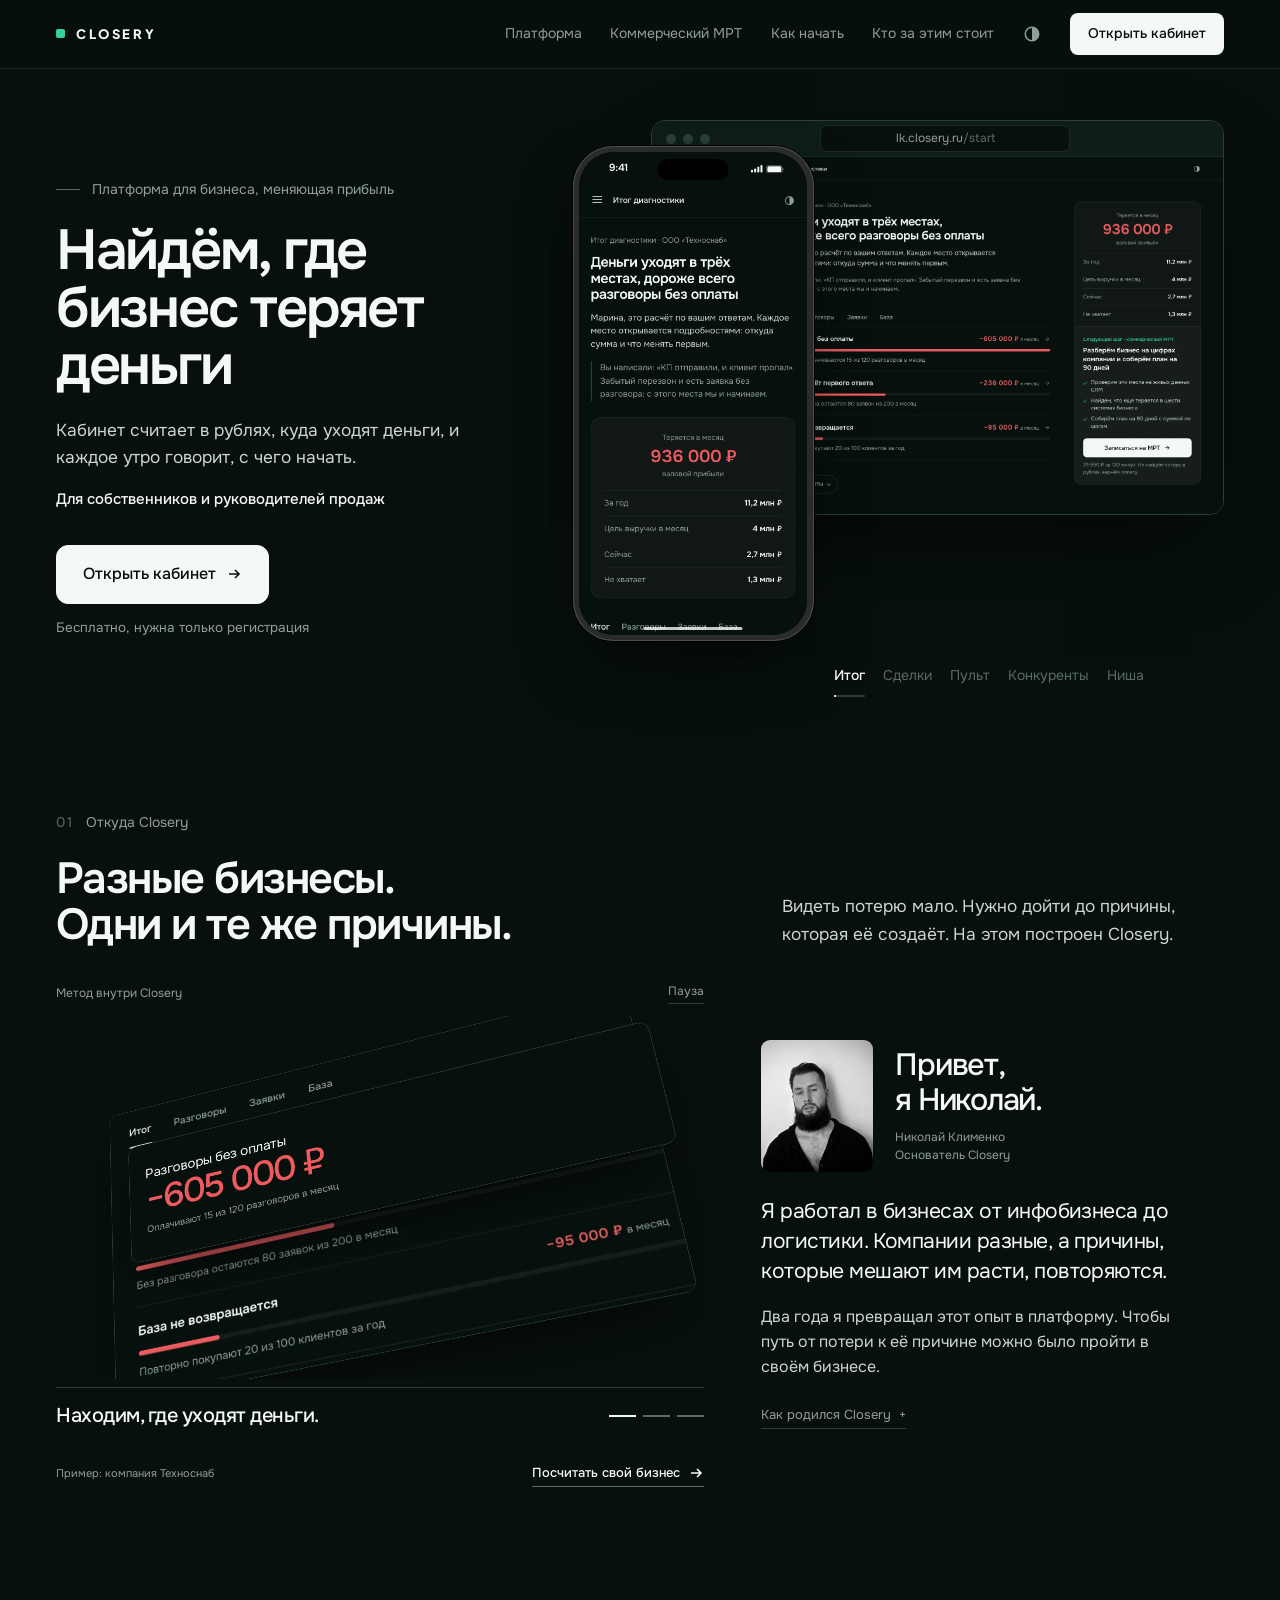
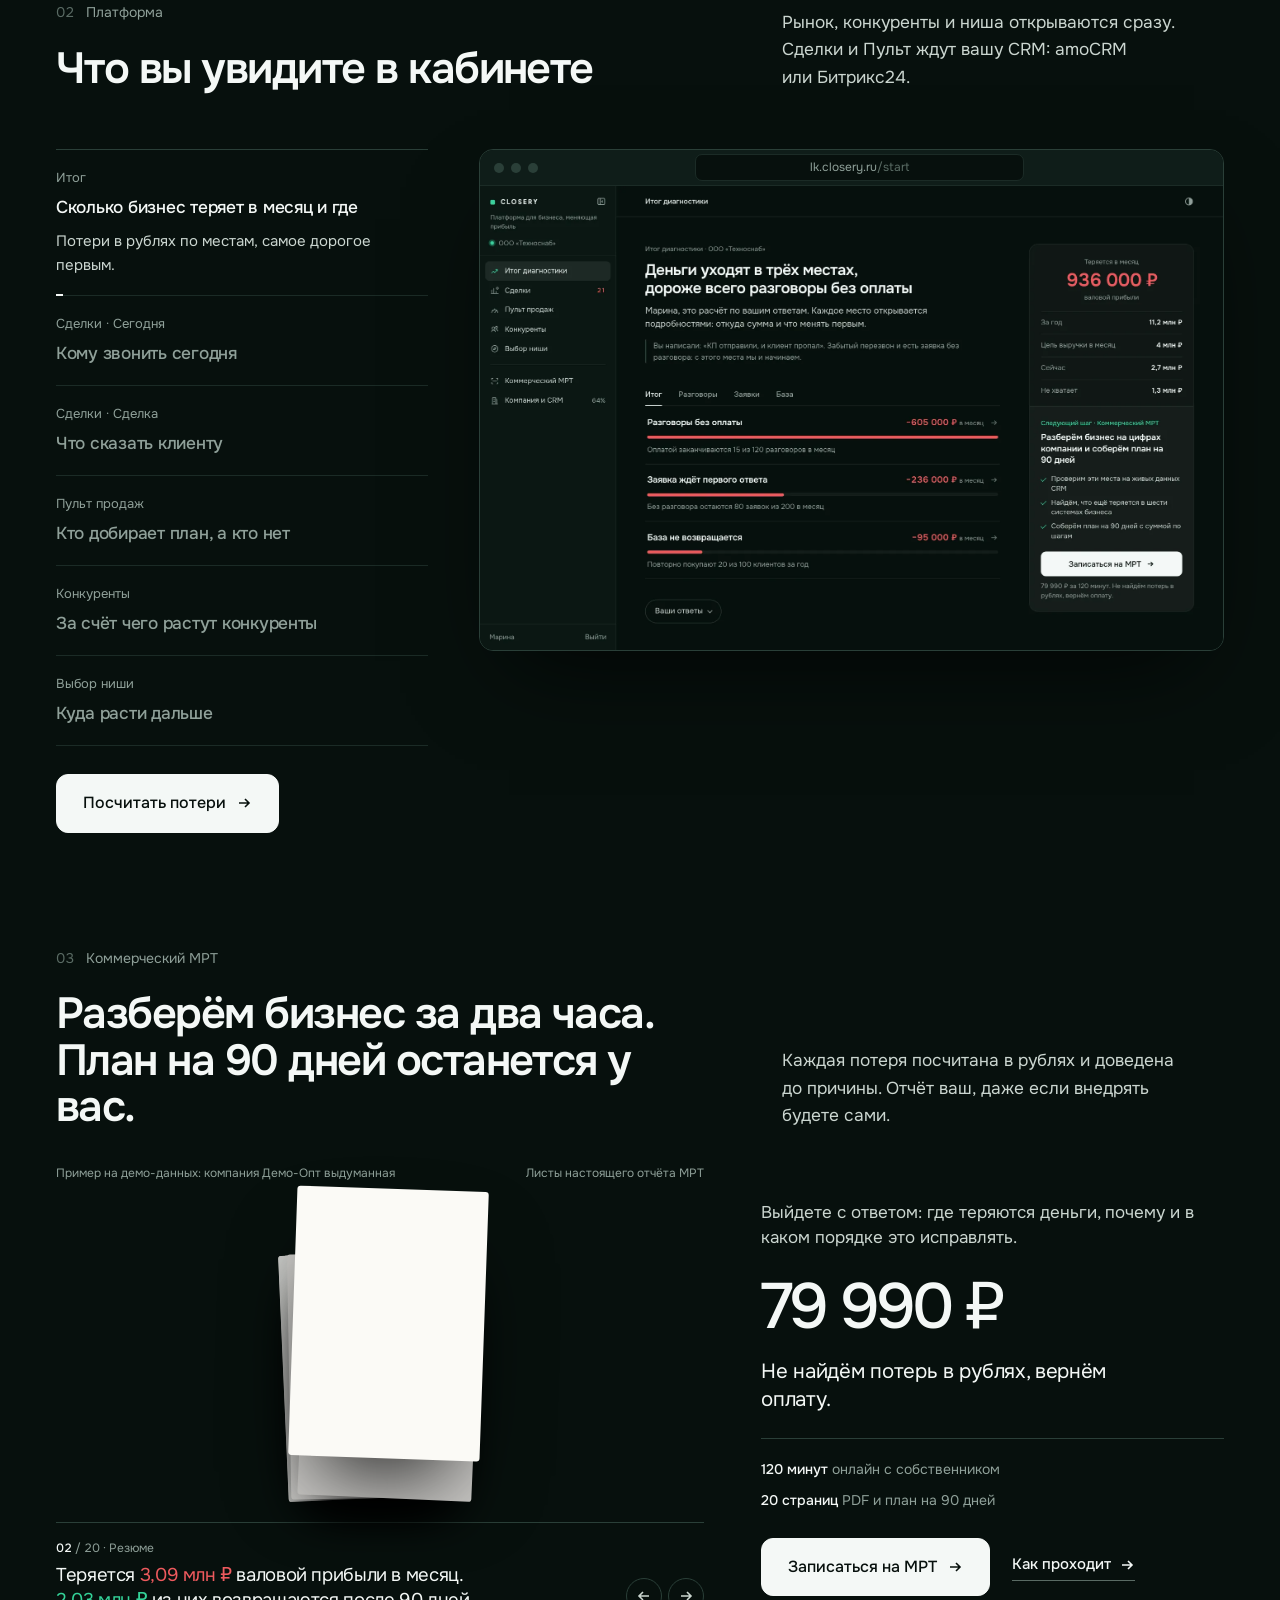
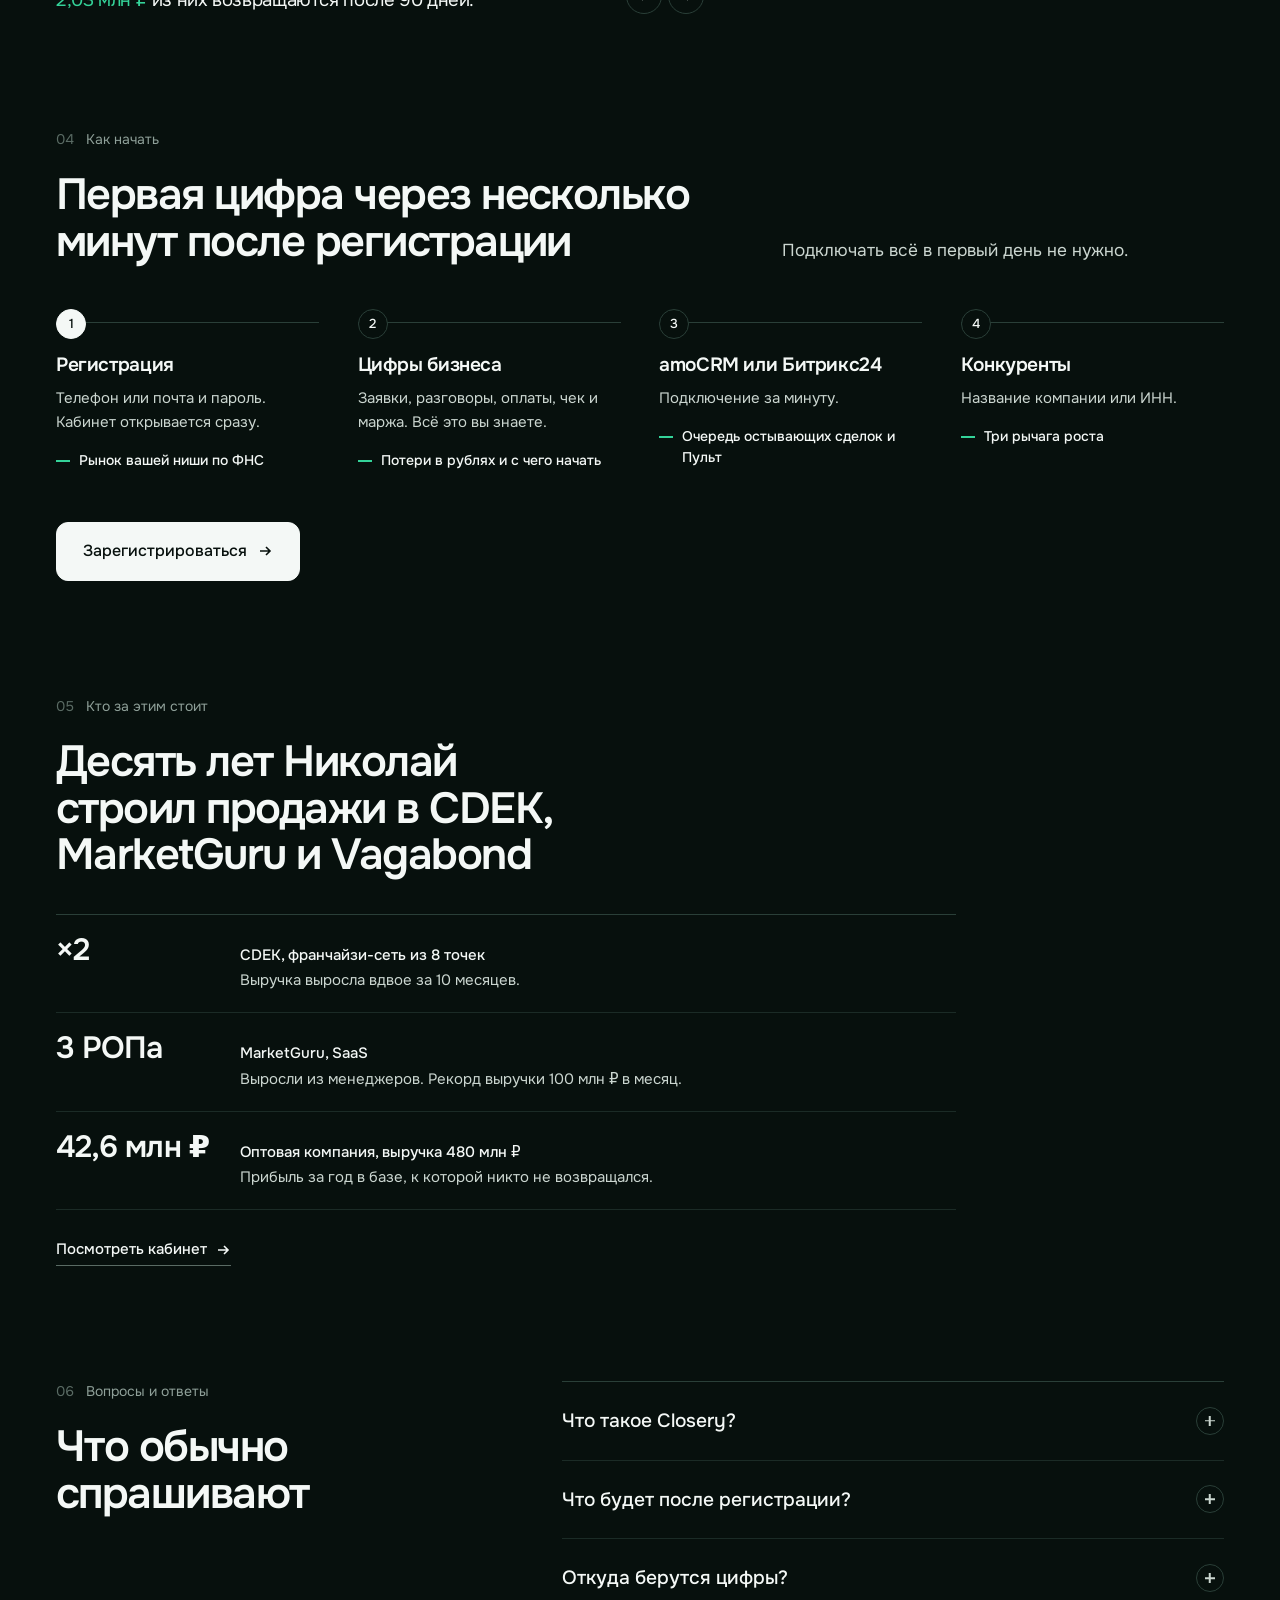
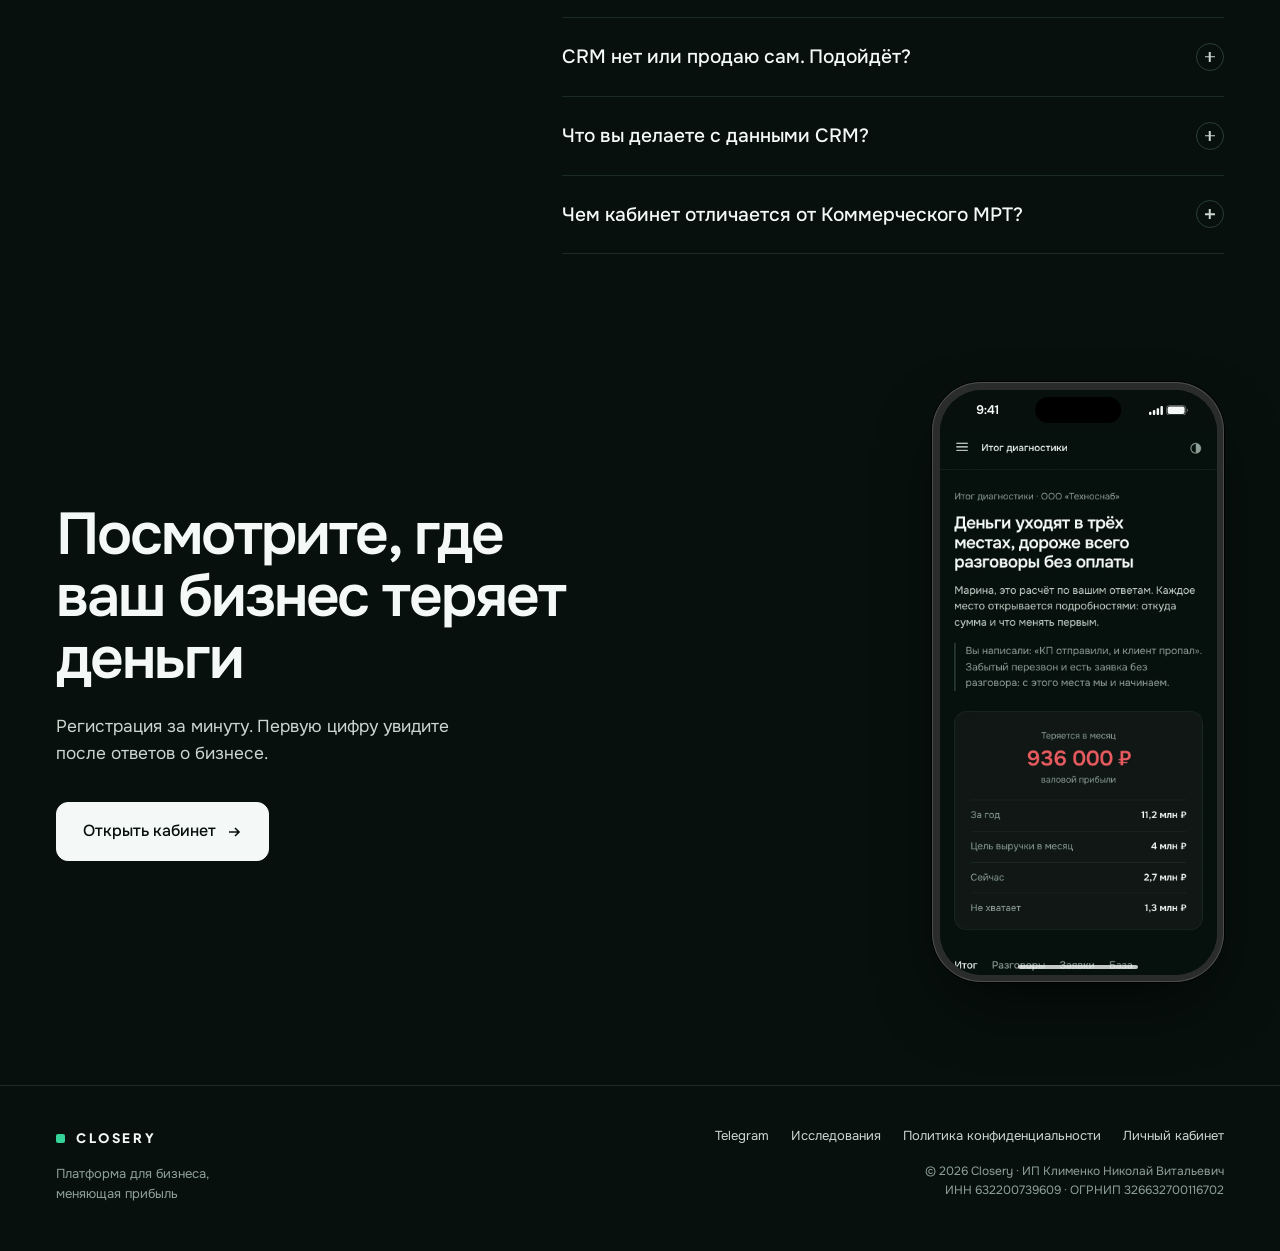
==== index.html @ 43ab2032 "03 Коммерческий МРТ: настоящий отчёт веером вместо карточки с цифрой Листы PDF сняты движком отчёта " ====
<!DOCTYPE html>
<html lang="ru">
<head>
<meta charset="utf-8">
<meta name="viewport" content="width=device-width, initial-scale=1">
<script src="/theme.js"></script>
<title>Платформа для бизнеса, меняющая прибыль | Closery</title>
<meta name="description" content="Closery находит, где бизнес теряет деньги: заявки без разговора, сделки без следующего шага, клиенты, которые не вернулись. Рынок и конкуренты по ФНС сразу, сделки и пульт продаж по вашей CRM, внедрение за 90 дней. Кабинет бесплатно, нужна только регистрация.">
<link rel="canonical" href="https://closery.ru/">
<meta name="robots" content="index, follow, max-image-preview:large">
<meta name="keywords" content="где бизнес теряет деньги, потери прибыли, диагностика бизнеса, рост прибыли без рекламы, конверсия в оплату, повторные продажи, кабинет собственника">

<!-- Open Graph -->
<meta property="og:type" content="website">
<meta property="og:locale" content="ru_RU">
<meta property="og:site_name" content="Closery">
<meta property="og:title" content="Платформа для бизнеса, меняющая прибыль | Closery">
<meta property="og:description" content="Closery находит, где бизнес теряет деньги: заявки без разговора, сделки без следующего шага, клиенты, которые не вернулись. Рынок и конкуренты по ФНС сразу, сделки и пульт продаж по вашей CRM, внедрение за 90 дней. Кабинет бесплатно, нужна только регистрация.">
<meta property="og:url" content="https://closery.ru/">
<meta property="og:image" content="https://closery.ru/og.png">
<meta property="og:image:width" content="1200">
<meta property="og:image:height" content="630">
<meta name="twitter:image" content="https://closery.ru/og.png">
<meta name="twitter:card" content="summary_large_image">
<meta name="twitter:title" content="Платформа для бизнеса, меняющая прибыль | Closery">
<meta name="twitter:description" content="Closery находит, где бизнес теряет деньги: заявки без разговора, сделки без следующего шага, клиенты, которые не вернулись. Рынок и конкуренты по ФНС сразу, сделки и пульт продаж по вашей CRM, внедрение за 90 дней. Кабинет бесплатно, нужна только регистрация.">

<script type="application/ld+json">
{
 "@context": "https://schema.org",
 "@type": "Organization",
 "name": "Closery",
 "url": "https://closery.ru/",
 "logo": "https://closery.ru/apple-touch-icon.png",
 "email": "klimenko@closery.ru",
 "description": "Платформа для бизнеса, меняющая прибыль: находит, где бизнес теряет деньги, считает потери в прибыли и показывает, как их вернуть."
}
</script>
<script type="application/ld+json">
{
 "@context": "https://schema.org",
 "@type": "FAQPage",
 "mainEntity": [
  {
   "@type": "Question",
   "name": "Что такое Closery?",
   "acceptedAnswer": {
    "@type": "Answer",
    "text": "Платформа для бизнеса, меняющая прибыль. Находим, где бизнес теряет деньги, считаем потери в рублях и показываем, что менять первым. Кабинет бесплатный, платные только Коммерческий МРТ и работа после него."
   }
  },
  {
   "@type": "Question",
   "name": "Что будет после регистрации?",
   "acceptedAnswer": {
    "@type": "Answer",
    "text": "Кабинет откроется сразу. Рынок, конкуренты и ниша работают по данным ФНС, а Сделки и Пульт до подключения CRM показаны на компании Техноснаб. Подключите amoCRM или Битрикс24, и появятся ваши сделки."
   }
  },
  {
   "@type": "Question",
   "name": "Откуда берутся цифры?",
   "acceptedAnswer": {
    "@type": "Answer",
    "text": "Рынок и конкуренты из открытой отчётности ФНС. Потери считаем по вашим ответам и данным CRM, под каждой суммой стоит формула."
   }
  },
  {
   "@type": "Question",
   "name": "CRM нет или продаю сам. Подойдёт?",
   "acceptedAnswer": {
    "@type": "Answer",
    "text": "Да. Рынок, конкуренты и ниша открываются по названию компании, а Пульт считает по четырём цифрам в неделю, которые вы вносите сами."
   }
  },
  {
   "@type": "Question",
   "name": "Что вы делаете с данными CRM?",
   "acceptedAnswer": {
    "@type": "Answer",
    "text": "Читаем этапы, задачи и звонки открытых сделок, чтобы найти те, что остывают. В CRM пишем только по вашей кнопке. Отключить CRM можно в разделе «Компания и CRM», доступ сотрём."
   }
  },
  {
   "@type": "Question",
   "name": "Чем кабинет отличается от Коммерческого МРТ?",
   "acceptedAnswer": {
    "@type": "Answer",
    "text": "Кабинет каждый день следит за рынком, сделками и менеджерами. МРТ разбирает всю компанию за 120 минут: потери в рублях по шести системам бизнеса и план на 90 дней. NDA подписываем до доступа к данным, записаться можно в кабинете."
   }
  }
 ]
}
</script>

<link rel="icon" href="/favicon.ico" sizes="any">
<link rel="icon" type="image/png" sizes="32x32" href="/favicon-32.png">
<link rel="apple-touch-icon" href="/apple-touch-icon.png">
<style>
@font-face{font-family:'Unbounded';font-weight:600;font-display:swap;src:url(/fonts/unbounded-cyrillic-600-normal.woff2) format('woff2');unicode-range:U+0301,U+0400-045F,U+0490-0491,U+04B0-04B1,U+2116}
@font-face{font-family:'Unbounded';font-weight:600;font-display:swap;src:url(/fonts/unbounded-latin-600-normal.woff2) format('woff2');unicode-range:U+0000-00FF,U+2000-206F,U+20AC,U+2122,U+2212}
@font-face{font-family:'Onest';font-weight:400;font-display:swap;src:url(/fonts/onest-cyrillic-400-normal.woff2) format('woff2');unicode-range:U+0301,U+0400-045F,U+0490-0491,U+04B0-04B1,U+2116}
@font-face{font-family:'Onest';font-weight:400;font-display:swap;src:url(/fonts/onest-latin-400-normal.woff2) format('woff2');unicode-range:U+0000-00FF,U+2000-206F,U+20AC,U+20BD,U+2122,U+2212}
@font-face{font-family:'Onest';font-weight:500;font-display:swap;src:url(/fonts/onest-cyrillic-500-normal.woff2) format('woff2');unicode-range:U+0301,U+0400-045F,U+0490-0491,U+04B0-04B1,U+2116}
@font-face{font-family:'Onest';font-weight:500;font-display:swap;src:url(/fonts/onest-latin-500-normal.woff2) format('woff2');unicode-range:U+0000-00FF,U+2000-206F,U+20AC,U+20BD,U+2122,U+2212}
@font-face{font-family:'Onest';font-weight:600;font-display:swap;src:url(/fonts/onest-cyrillic-600-normal.woff2) format('woff2');unicode-range:U+0301,U+0400-045F,U+0490-0491,U+04B0-04B1,U+2116}
@font-face{font-family:'Onest';font-weight:600;font-display:swap;src:url(/fonts/onest-latin-600-normal.woff2) format('woff2');unicode-range:U+0000-00FF,U+2000-206F,U+20AC,U+20BD,U+2122,U+2212}
@font-face{font-family:'Source Serif 4';font-weight:600;font-display:swap;src:url(/fonts/source-serif-4-cyrillic-600-normal.woff2) format('woff2');unicode-range:U+0301,U+0400-045F,U+0490-0491,U+04B0-04B1,U+2116}
@font-face{font-family:'Source Serif 4';font-weight:600;font-display:swap;src:url(/fonts/source-serif-4-latin-600-normal.woff2) format('woff2');unicode-range:U+0000-00FF,U+2000-206F,U+20AC,U+20BD,U+2122,U+2212}
@font-face{font-family:'Plus Jakarta Sans';font-weight:800;font-display:swap;src:url(/fonts/plus-jakarta-sans-latin-800-normal.woff2) format('woff2')}

:root{
  --bg:#07100D;--bg-2:#0B1714;--paper:#0F1D19;--paper-2:#14251F;
  --rule:#1B2B26;--rule-2:#2A3F38;
  --ink:#F4F8F6;--ink-2:#CBD6D0;--ink-3:#8FA099;--ink-4:#5A6B64;
  --loss:#EE5A5E;--ok:#34D399;--ok-soft:#7FE9C0;--amber:#E0B25A;
  --disp:'Unbounded','Plus Jakarta Sans','Onest',system-ui,sans-serif;
  --ui:'Onest',system-ui,-apple-system,sans-serif;
  --num:'Source Serif 4',Georgia,serif;
  --brand:'Plus Jakarta Sans',var(--ui);
  --gut:clamp(20px,5vw,56px);--ease:cubic-bezier(.16,1,.3,1);
}
*{box-sizing:border-box;margin:0;padding:0}
html{scroll-behavior:smooth;-webkit-text-size-adjust:100%}
body{background:var(--bg);color:var(--ink);font-family:var(--ui);line-height:1.55;-webkit-font-smoothing:antialiased;overflow-x:hidden}
main,header.bar,footer{position:relative;z-index:1}
main{overflow-x:clip}
a{color:inherit}
:focus-visible{outline:2px solid var(--ok);outline-offset:3px}
.w{max-width:1440px;margin:0 auto;padding-left:var(--gut);padding-right:var(--gut)}
.num{font-family:var(--num);font-weight:600;font-feature-settings:"tnum" 1,"lnum" 1}
.loss{color:var(--loss)}

/* шапка */
header.bar{position:sticky;top:0;z-index:50;background:color-mix(in srgb,var(--bg) 78%,transparent);-webkit-backdrop-filter:blur(18px) saturate(140%);backdrop-filter:blur(18px) saturate(140%);border-bottom:1px solid var(--rule)}
.bar-in{display:flex;justify-content:space-between;align-items:center;height:68px;gap:20px}
.logo{display:inline-flex;align-items:center;gap:11px;text-decoration:none;font-family:var(--brand);font-weight:800;font-size:13px;text-transform:uppercase;letter-spacing:.2em;color:var(--ink)}
.logo i{width:9px;height:9px;border-radius:2px;background:var(--ok)}
.bar-nav{display:flex;align-items:center;gap:clamp(14px,2.2vw,30px)}
.bar-lnk{font-size:14px;text-decoration:none;color:var(--ink-3);transition:color .2s;white-space:nowrap}
.bar-lnk:hover{color:var(--ink)}
.bar-cta{font-weight:500;font-size:14px;text-decoration:none;color:var(--bg);border-radius:8px;padding:10px 18px;background:var(--ink);white-space:nowrap;transition:background .2s}
.bar-cta:hover{background:var(--ok-soft)}
.bar-burger{display:none;flex-direction:column;justify-content:center;gap:5px;width:30px;height:30px;cursor:pointer;background:none;border:none;padding:4px}
.bar-burger span{display:block;height:2px;background:var(--ink);border-radius:2px;transition:transform .25s,opacity .2s}
.bar-burger.open span:nth-child(1){transform:translateY(7px) rotate(45deg)}
.bar-burger.open span:nth-child(2){opacity:0}
.bar-burger.open span:nth-child(3){transform:translateY(-7px) rotate(-45deg)}
.bar-mobile{display:none;flex-direction:column;position:fixed;top:68px;left:0;right:0;z-index:100;background:color-mix(in srgb,var(--bg) 96%,transparent);-webkit-backdrop-filter:blur(20px);backdrop-filter:blur(20px);border-bottom:1px solid var(--rule)}
.bar-mobile.open{display:flex}
.bar-mobile a{padding:16px var(--gut);color:var(--ink-2);text-decoration:none;font-size:16px;border-bottom:1px solid var(--rule)}
.progress{position:absolute;left:0;bottom:-1px;height:1px;width:100%;transform-origin:0 50%;transform:scaleX(var(--p,0));background:var(--ink-3)}
@media(max-width:1100px){.bar-lnk.opt{display:none}}
@media(max-width:860px){.bar-lnk{display:none}}
@media(max-width:700px){.bar-burger{display:flex}.bar-cta{display:none}}

/* типографика */
.kick{font-size:14px;color:var(--ink-3);display:flex;align-items:center;gap:12px;margin-bottom:26px}
.kick::before{content:"";width:28px;height:1px;background:var(--ink-4)}
h1{font-family:var(--disp);font-weight:600;letter-spacing:-.055em;line-height:.96;font-size:clamp(38px,6.3vw,100px)}
h1 em,h2 em{font-style:normal;color:var(--loss)}
h2{font-family:var(--disp);font-weight:600;letter-spacing:-.045em;line-height:1.06;font-size:clamp(28px,3.3vw,52px)}
h3{font-family:var(--disp);font-weight:600;letter-spacing:-.03em;line-height:1.15;font-size:clamp(20px,1.8vw,26px)}
.lede{font-size:clamp(17px,1.4vw,20px);line-height:1.6;color:var(--ink-2);max-width:54ch}
.lede strong{color:var(--ink);font-weight:500}
.serif{font-family:var(--num);font-weight:600;letter-spacing:-.015em}
.btn{display:inline-flex;align-items:center;gap:10px;background:var(--ink);color:var(--bg);font-weight:500;font-size:16px;padding:16px 26px;text-decoration:none;border-radius:10px;border:1px solid var(--ink);transition:background .2s,border-color .2s;cursor:pointer;font-family:inherit}
.btn:hover{background:var(--ok-soft);border-color:var(--ok-soft)}
.btn svg{transition:transform .3s var(--ease)}
.btn:hover svg{transform:translateX(3px)}
.btn[disabled]{opacity:.35;cursor:not-allowed;background:var(--ink);border-color:var(--ink)}
.btn-ghost{background:transparent;color:var(--ink);border-color:var(--rule-2)}
.btn-ghost:hover{background:transparent;border-color:var(--ink-3)}
.lnk{font-size:15px;color:var(--ink);text-decoration:none;border-bottom:1px solid var(--ink-4);padding-bottom:3px;transition:border-color .2s}
.lnk:hover{border-color:var(--ink)}
.note{font-size:13.5px;color:var(--ink-3)}
.note a{color:var(--ink-2)}
.sec{padding-top:clamp(96px,10vw,160px)}
.head{display:grid;grid-template-columns:minmax(0,1.2fr) minmax(0,.8fr);gap:clamp(28px,5vw,96px);align-items:end;margin-bottom:clamp(40px,5vw,72px)}
@media(max-width:980px){.head{grid-template-columns:minmax(0,1fr)}}

/* вопросы */
.faq{border-top:1px solid var(--rule-2)}
.faq-item{border-bottom:1px solid var(--rule)}
.faq-q{display:flex;justify-content:space-between;align-items:center;gap:20px;width:100%;background:none;border:none;color:var(--ink);font:inherit;font-size:clamp(17px,1.5vw,20px);font-weight:500;text-align:left;padding:24px 0;cursor:pointer}
.faq-q i{flex:none;width:28px;height:28px;border:1px solid var(--rule-2);border-radius:50%;position:relative;transition:transform .3s var(--ease),border-color .2s}
.faq-q i::before,.faq-q i::after{content:"";position:absolute;left:50%;top:50%;width:10px;height:1.5px;background:var(--ink-2);transform:translate(-50%,-50%)}
.faq-q i::after{transform:translate(-50%,-50%) rotate(90deg)}
.faq-item.open .faq-q i{transform:rotate(45deg);border-color:var(--ink-3)}
.faq-a{max-height:0;overflow:hidden;transition:max-height .45s var(--ease)}
.faq-a p{padding:0 0 26px;font-size:16px;line-height:1.65;color:var(--ink-2);max-width:72ch}
.faq-wrap{display:grid;grid-template-columns:minmax(0,.8fr) minmax(0,1.2fr);gap:clamp(32px,5vw,96px);align-items:start}
@media(max-width:900px){.faq-wrap{grid-template-columns:minmax(0,1fr)}}

footer{border-top:1px solid var(--rule);padding:40px 0 48px}
.ft{display:flex;justify-content:space-between;gap:32px;flex-wrap:wrap}
.ft-tag{margin-top:14px;font-size:13px;color:var(--ink-3);line-height:1.5}
.ft-links{display:flex;flex-wrap:wrap;gap:10px 22px;justify-content:flex-end}
.ft-links a{font-size:13px;color:var(--ink-2);text-decoration:none}
.ft-links a:hover{color:var(--ink)}
.ft-legal{margin-top:16px;font-size:12px;color:var(--ink-3);text-align:right;line-height:1.6}
@media(max-width:700px){.ft-links{justify-content:flex-start}.ft-legal{text-align:left}}

/* липкая панель на телефоне */
.sticky{position:fixed;left:0;right:0;bottom:0;z-index:90;display:none;align-items:center;justify-content:space-between;gap:12px;padding:12px var(--gut);background:color-mix(in srgb,var(--bg) 92%,transparent);-webkit-backdrop-filter:blur(16px);backdrop-filter:blur(16px);border-top:1px solid var(--rule-2);transform:translateY(110%);transition:transform .4s var(--ease)}
.sticky b{display:block;font-weight:500;font-size:14px}
.sticky span{display:block;font-size:12px;color:var(--ink-3)}
.sticky .btn{padding:12px 18px;font-size:14px;white-space:nowrap;flex:none}
.sticky b{white-space:nowrap}
@media(max-width:400px){.sticky span{display:none}}
@media(max-width:390px){.sticky>div{display:none}.sticky .btn{flex:1;justify-content:center;text-align:center}}   /* на узком экране плашке хватает одной кнопки */
.sticky.show{transform:none}
@media(max-width:700px){.sticky{display:flex}body{padding-bottom:72px}}
.rv{transition:opacity 1.1s var(--ease),transform 1.1s var(--ease)}
.js .rv{opacity:0;transform:translateY(28px)}
.js .rv.in{opacity:1;transform:none}
@media(prefers-reduced-motion:reduce){
  *,*::before,*::after{transition:none!important;animation:none!important}
  .js .rv{opacity:1;transform:none}.shots img{transition:none}
}

/* подписи разделов — сквозная нумерация, как в отчёте: номер и название серым, без черты и цвета */
main{counter-reset:sec}
.kick{counter-increment:sec;color:var(--ink-3)}
.kick::before{content:counter(sec,decimal-leading-zero);width:auto;height:auto;background:none;color:var(--ink-4);font-feature-settings:"tnum" 1;min-width:2ch}


/* ── главная v3 (22.10.2026): продаёт регистрацию в кабинете. Шрифт и точность кабинета: Onest, панели как интерфейс, живые кадры
   разделов в обеих темах. Порядок: обложка, где теряются деньги, платформа, Коммерческий МРТ, как начать, кто за этим стоит, вопросы, финал ── */
:root{--disp:'Onest',system-ui,-apple-system,sans-serif;--cg:clamp(24px,3vw,56px)}
html[data-theme="light"] .td,html:not([data-theme="light"]) .tl{display:none!important}
.sr{position:absolute;width:1px;height:1px;margin:-1px;padding:0;overflow:hidden;clip:rect(0 0 0 0);white-space:nowrap;border:0}
h1{font-weight:600;letter-spacing:-.04em;line-height:1.02;font-size:clamp(40px,4.4vw,66px)}
h2{font-weight:600;letter-spacing:-.035em;line-height:1.06;font-size:clamp(30px,3.4vw,52px)}
h3{font-weight:600;letter-spacing:-.02em;line-height:1.2;font-size:clamp(19px,1.5vw,22px)}
h1 em,h2 em{color:var(--loss)}
.lede{font-size:clamp(17px,1.35vw,19px)}
.kick{margin-bottom:22px}
.sec{padding-top:clamp(88px,9vw,144px)}
.head{margin-bottom:clamp(36px,4.5vw,64px)}
.head .lede{max-width:46ch}
.head h2,.fd h2{text-wrap:balance}
.head .lede{text-wrap:pretty}
.btn{border-radius:12px}
.go{display:flex;align-items:center;gap:14px 22px;flex-wrap:wrap}
.go .note{max-width:34ch}
.more{display:inline-flex;align-items:center;gap:8px;font-size:15px;font-weight:500;color:var(--ink);text-decoration:none;border-bottom:1px solid var(--ink-4);padding-bottom:3px}
.more:hover{border-color:var(--ink)}

/* iPhone: размеры от высоты --h, экран кабинета под строкой статуса. Экраны лежат стопкой, виден .on */
.ph{--h:560px;position:relative;flex:none;height:var(--h);width:calc(var(--h)*.486);border-radius:calc(var(--h)*.082);padding:calc(var(--h)*.0125);
  background:#1b1b1a;box-shadow:inset 0 0 0 1px #3a3a38,0 1px 0 1px #0a0a0a,0 30px 60px -22px rgba(0,0,0,.38),0 12px 24px -12px rgba(0,0,0,.24)}
html:not([data-theme="light"]) .ph{background:#2a2c2b;box-shadow:inset 0 0 0 1px #4a4d4b,0 0 0 1px #000,0 30px 70px -20px rgba(0,0,0,.7)}
.scr{position:relative;height:100%;border-radius:calc(var(--h)*.07);overflow:hidden;background:var(--bg);display:flex;flex-direction:column}
.sb{--pw:calc(var(--h)*.486);position:relative;z-index:2;flex:none;display:grid;grid-template-columns:1fr 31% 1fr;align-items:center;height:calc(var(--pw)*.128);padding-top:calc(var(--pw)*.012);
  background:var(--bg);color:var(--ink);font:600 calc(var(--pw)*.043)/1 -apple-system,BlinkMacSystemFont,"SF Pro Text",var(--ui);letter-spacing:-.02em;-webkit-font-smoothing:antialiased;text-rendering:geometricPrecision}
.sb>b{justify-self:center;font-weight:600}
.sb .isl{position:absolute;left:50%;top:calc(var(--pw)*.026);transform:translateX(-50%);width:31%;height:calc(var(--pw)*.088);border-radius:99px;background:#000}
.sb .ic{grid-column:3;justify-self:center;display:flex;align-items:center;gap:.3em}
.sb .ic svg{display:block;width:auto;fill:currentColor;shape-rendering:geometricPrecision}
.sb .sig{height:.72em}
.sb .bat{height:.84em}
.shots{position:relative;flex:1;overflow:hidden}
.shots img{position:absolute;left:0;top:0;width:100%;height:auto;display:block;opacity:0;transform:translateY(10px);transition:opacity .6s var(--ease),transform .8s var(--ease)}
.shots img.on{opacity:1;transform:none}
.ph .home{position:absolute;z-index:3;left:50%;bottom:calc(var(--h)*.01);transform:translateX(-50%);width:calc(var(--h)*.2);height:calc(var(--h)*.007);border-radius:9px;background:var(--ink);opacity:.8}

/* окно браузера с кабинетом: кадр 16:10 целиком */
.win{border-radius:14px;background:var(--bg);border:1px solid var(--rule-2);overflow:hidden;box-shadow:0 40px 80px -34px rgba(17,17,16,.3),0 10px 30px -16px rgba(17,17,16,.16)}
html:not([data-theme="light"]) .win{box-shadow:0 40px 90px -30px rgba(0,0,0,.75)}
.win-b{height:36px;display:flex;align-items:center;gap:7px;padding:0 14px;border-bottom:1px solid var(--rule);background:var(--paper)}
.win-b i{width:10px;height:10px;border-radius:50%;background:var(--rule-2)}
.win-b span{margin:0 auto;font-size:12px;color:var(--ink-3);background:var(--bg);border:1px solid var(--rule);border-radius:7px;padding:3px 0;width:46%;text-align:center;transform:translateX(-18px)}
.win-b span b{font-weight:400;color:var(--ink-4)}
.win .shots{aspect-ratio:16/10;flex:none}
.win .shots img{transform:none}

/* подписи разделов под устройством: какой экран сейчас, полоса показывает время до следующего */
.rail{display:flex;gap:6px 18px;flex-wrap:wrap;list-style:none}
.rail button{position:relative;background:none;border:0;padding:6px 0 10px;font:inherit;font-size:14px;color:var(--ink-4);cursor:pointer;transition:color .2s}
.rail button:hover{color:var(--ink-2)}
.rail button.on{color:var(--ink);font-weight:500}
.rail button::after{content:"";position:absolute;left:0;right:0;bottom:0;height:2px;border-radius:2px;background:var(--rule-2);transform:scaleX(0);transform-origin:0 50%}
.rail button.on::after{transform:scaleX(1);background:linear-gradient(90deg,var(--ink) var(--p,100%),var(--rule-2) var(--p,100%))}

/* ── обложка: слева обещание и кнопка, справа окно кабинета и телефон перед ним. На телефоне сначала устройство целиком, потом заголовок и кнопка ── */
.hero{display:grid;grid-template-columns:minmax(0,5fr) minmax(0,7fr);gap:clamp(32px,4vw,64px);align-items:center;padding-top:clamp(28px,4vw,56px)}
.hero h1{margin-bottom:22px}
.hero .lede{max-width:28em;margin-bottom:16px}
.hero .for{margin-bottom:34px;font-size:15px;font-weight:500;color:var(--ink)}
.hero .kick{counter-increment:none}
.hero .kick::before{content:"";width:24px;height:1px;background:var(--ink-4);min-width:0}
.stage{position:relative;container-type:inline-size}
.stage-in{position:relative;height:80cqw}
.stage .win{position:absolute;right:0;top:0;width:88%}
.stage .ph{position:absolute;left:0;bottom:0;--h:76cqw}
.stage .rail{margin:18px 0 0 40%}
@media(max-width:1100px) and (min-width:761px){
  .hero{grid-template-columns:minmax(0,1fr);text-align:left}
  .hero .t{max-width:640px}
  .stage{max-width:820px;width:100%;margin:0 auto}
}
@media(max-width:760px){
  .hero{display:flex;flex-direction:column;gap:0;padding-top:16px}
  .hero .t{display:contents}
  .hero .kick,.hero .lede{display:none}
  .stage{order:-1;display:flex;flex-direction:column;align-items:center;container-type:normal}
  .stage-in{height:auto}
  .stage .win{display:none}
  .stage .ph{position:relative;--h:clamp(220px,calc(100svh - 350px),560px)}
  .stage .rail{margin:14px 0 0;justify-content:center;gap:4px 14px}
  .stage .rail button{font-size:13px}
  .hero .for{order:1;margin:0 0 18px;text-align:center;font-size:14px}
  .hero h1{order:1;margin:20px 0 10px;text-align:center;font-size:clamp(25px,7.6vw,31px);line-height:1.08;letter-spacing:-.035em}
  .hero .go{order:2;flex-direction:column;align-items:stretch;gap:10px}
  .hero .go .btn{justify-content:center}
  .hero .go .note{text-align:center;max-width:none}
}
@media(max-width:360px){.stage .rail button:nth-child(5){display:none}}

/* ── показ экрана и справа текст (разделы 01 и 03; в 02 экран справа, так чередуется): настоящий экран без рамки окна,
   тонкая линия отделяет белый экран от белой страницы, две версии под тему (.tl и .td), на узком экране кадр телефона ── */
picture.tl,picture.td{display:block}
.shot{display:block;width:100%;height:auto;border-radius:16px;border:1px solid var(--rule-2);background:var(--bg)}
.sx{display:grid;grid-template-columns:minmax(0,7fr) minmax(0,5fr);column-gap:clamp(32px,4.5vw,80px);align-items:start}
.sx-f{margin:0}
/* ── 01: автор и непрерывный проход внутрь настоящего интерфейса ── */
#story,#mri{scroll-margin-top:calc(96px - clamp(88px,9vw,144px))}
#story .head,#mri .head{margin-bottom:34px}
#story h2,#mri h2{max-width:24ch}
.story-body{display:grid;grid-template-columns:minmax(0,7fr) minmax(0,5fr);gap:clamp(32px,4.5vw,80px);align-items:center}
.product-film{margin:0;min-width:0;overflow:clip}
.film-meta{display:flex;align-items:center;justify-content:space-between;gap:16px;color:var(--ink-3);font-size:12px}
.motion-toggle{border:0;border-bottom:1px solid var(--rule-2);background:none;color:var(--ink-3);font:inherit;font-size:12px;cursor:pointer;padding-bottom:2px}
.motion-toggle[hidden]{display:none}
.film-stage{height:auto;aspect-ratio:1000/560;position:relative;isolation:isolate;overflow:hidden;margin:12px 0 0}
.film-world{position:absolute;left:50%;top:50%;width:1000px;height:560px;margin:-280px 0 0 -500px;transform:scale(var(--film-scale, .65));perspective:1800px;perspective-origin:50% 45%}
.film-camera{position:absolute;inset:0;transform-style:preserve-3d;transform:translate3d(-12px,0,0) rotateX(23deg) rotateY(-16deg) rotateZ(-7deg) scale(.95)}
.film-base{position:absolute;left:35px;top:10px;width:930px;height:530px;transform-style:preserve-3d}
.film-surface{position:absolute;inset:0;border:1px solid var(--rule-2);border-radius:16px;overflow:hidden;background:var(--bg);box-shadow:0 40px 80px -34px rgba(17,17,16,.3),0 10px 30px -16px rgba(17,17,16,.16)}
html:not([data-theme="light"]) .film-surface{box-shadow:0 40px 90px -30px rgba(0,0,0,.75)}
.film-surface>img{position:absolute;display:block;max-width:none;width:1920px;height:1200px;left:-390px;top:-496px;opacity:1;transform:none;transition:none}
.film-hole{position:absolute;left:35px;top:73px;width:918px;height:154px;background:var(--bg);opacity:0}
.film-row{position:absolute;left:70px;top:83px;width:918px;height:154px;transform:translateZ(0);transform-style:preserve-3d}
.film-row .film-surface{padding:23px 30px;display:flex;flex-direction:column;justify-content:center}
.film-row .film-surface p{font-size:25px;letter-spacing:-.02em;line-height:1.25;color:var(--ink)}
.film-row .film-surface b{font-size:64px;line-height:1.12;font-weight:500;letter-spacing:-.055em;color:var(--loss);white-space:nowrap}
.film-row .film-surface small{font-size:17px;line-height:1.35;color:var(--ink-3);margin-top:6px}
.film-row{height:220px}
.film-detail{position:absolute;left:70px;top:83px;width:918px;height:443px;transform:translateZ(72px);opacity:0;transform-style:preserve-3d}
.film-detail .film-surface{clip-path:inset(0 0 0 0 round 16px)}
.film-detail .film-surface>img{width:918px;height:auto;left:0;top:0}
.film-action{position:absolute;left:135px;top:342px;width:830px;height:176px;transform:translateZ(140px);opacity:0}
.film-action .film-surface{border:1px solid var(--ok);border-radius:12px;background:var(--paper);padding:20px 28px}
.film-action .film-surface span{display:block;font-size:17px;color:var(--ok);margin-bottom:8px}
.film-action .film-surface p{font-size:40px;line-height:1.15;letter-spacing:-.02em;color:var(--ink)}
.film-action .film-surface>img{width:918px;height:auto;left:-65px;top:-289px}
.film-bottom{border-top:1px solid var(--rule-2);padding-top:15px;margin-top:8px;display:flex;align-items:start;gap:20px;justify-content:space-between}
.film-caption{position:relative;min-height:48px;flex:1;font-size:20px;font-weight:500;letter-spacing:-.025em;line-height:1.25}
.film-caption span{position:absolute;inset:0 auto auto 0;opacity:0;max-width:26ch}
.film-caption span:first-child{opacity:1}
.film-chapters{display:flex;gap:7px;align-items:center;padding-top:4px}
.film-chapters button{width:27px;height:20px;position:relative;border:0;background:none;cursor:pointer;color:var(--ink-4)}
.film-chapters button::after{content:'';position:absolute;left:0;right:0;top:8px;height:2px;background:currentColor}
.film-chapters button[aria-pressed="true"]{color:var(--ink)}
.film-note{display:flex;justify-content:space-between;align-items:baseline;gap:16px;margin-top:12px;color:var(--ink-3);font-size:11px}
.film-note .more{font-size:13px;white-space:nowrap;color:var(--ink)}
.founder-letter{min-width:0;position:relative}
.founder-intro{display:flex;align-items:center;gap:22px;margin-bottom:25px}
.founder-photo{width:112px;height:132px;flex:none;overflow:hidden;border-radius:9px;background:var(--paper-2)}
.founder-photo img{display:block;width:100%;height:100%;object-fit:cover;object-position:50% 28%}
.founder-intro .hello{font-size:clamp(27px,2.4vw,36px);font-weight:500;letter-spacing:-.04em;line-height:1.13}
.founder-sign{font-size:12px;line-height:1.45;color:var(--ink-3);margin-top:12px}
.founder-quote{font-size:clamp(19px,1.65vw,24px);line-height:1.42;letter-spacing:-.025em;color:var(--ink);max-width:33ch;text-wrap:pretty}
.founder-origin{font-size:16px;line-height:1.55;color:var(--ink-2);margin-top:18px;max-width:43ch;text-wrap:pretty}
.founder-history{margin-top:22px;max-width:44ch}
.founder-history summary{display:inline-flex;gap:8px;cursor:pointer;list-style:none;font-size:13px;color:var(--ink-3);border-bottom:1px solid var(--rule-2);padding-bottom:3px}
.founder-history summary::-webkit-details-marker{display:none}
.founder-history summary::after{content:'+'}.founder-history[open] summary::after{content:'−'}
.history-copy{font-size:14px;line-height:1.55;padding-top:16px;color:var(--ink-2)}.history-copy p+p{margin-top:12px}
@media(max-width:1100px) and (min-width:901px){.founder-intro{gap:16px;margin-bottom:20px}.founder-photo{width:90px;height:110px}.founder-quote{font-size:19px}.founder-origin{font-size:14px}.film-caption{font-size:18px}.film-note{flex-wrap:wrap;gap:8px}}
@media(max-width:900px){.story-body{grid-template-columns:minmax(0,1fr);gap:30px}.product-film{max-width:700px;width:100%;margin-inline:auto}.founder-letter{max-width:700px;width:100%;margin-inline:auto}.founder-intro{float:left;margin:0 28px 12px 0}.founder-photo{width:90px;height:110px}.founder-intro .hello{font-size:28px}.founder-quote{max-width:none;font-size:20px}.founder-origin{max-width:none}.founder-history{clear:both}.sx{grid-template-columns:minmax(0,1fr);row-gap:28px}}
@media(min-width:561px) and (max-width:900px){
 #story .head,#mri .head,.story-body,#mri .sx{grid-template-columns:minmax(0,7fr) minmax(0,5fr);gap:24px}
 #story .head .lede,#mri .head .lede{font-size:16px;line-height:1.5}
 .founder-intro{float:none;margin:0 0 16px;gap:14px}.founder-photo{width:65px;height:78px}.founder-intro .hello{font-size:24px}.founder-sign{font-size:10px;margin-top:6px}
 .founder-quote{font-size:17px;line-height:1.45}.founder-origin{font-size:14px;margin-top:15px}.founder-history{margin-top:16px}
 .film-caption{font-size:18px}.film-note{flex-wrap:wrap;gap:7px}
}
@media(max-width:560px){
 #story .head,#mri .head{gap:16px;margin-bottom:23px}
 #story .head .lede{display:none}#mri .head .lede{font-size:15px;line-height:1.45}
 .story-body{gap:22px}.film-stage{margin:7px 0 0;aspect-ratio:1000/560}
 .film-meta{font-size:10px}.motion-toggle{font-size:10px}
 .film-bottom{margin-top:0;padding-top:12px;gap:12px}.film-caption{font-size:18px;min-height:44px}.film-chapters{gap:5px}.film-chapters button{width:22px}
 .film-note{font-size:10px;gap:8px;flex-wrap:wrap;margin-top:5px}.film-note .more{font-size:12px}
 .founder-intro{float:none;gap:16px;margin:0 0 15px}.founder-photo{width:60px;height:72px;border-radius:6px}.founder-intro .hello{font-size:25px}.founder-sign{font-size:10px;margin-top:5px}
 .founder-quote{font-size:16px;line-height:1.45}.founder-origin{display:none}.founder-history{margin-top:13px}.founder-history summary{font-size:12px}.history-copy{font-size:13px}
}
@media(prefers-reduced-motion:reduce){.film-camera{transform:translate3d(-12px,0,0) rotateX(13deg) rotateY(-10deg) rotateZ(-4deg) scale(.95)}}

/* ── платформа: слева разделы списком, у выбранного ответ; справа окно этого раздела. На телефоне сверху телефон ── */
.pf{display:grid;grid-template-columns:minmax(0,4fr) minmax(0,8fr);gap:clamp(28px,4vw,64px);align-items:start}
.pf-list{list-style:none;border-top:1px solid var(--rule-2)}
.pf-list li{border-bottom:1px solid var(--rule)}
.pf-list button{position:relative;display:block;width:100%;text-align:left;background:none;border:0;color:var(--ink);font:inherit;padding:18px 0 18px;cursor:pointer}
.pf-list .nm{display:flex;align-items:baseline;gap:12px;font-size:13px;color:var(--ink-3)}
.pf-list .q{display:block;margin-top:6px;font-weight:500;font-size:clamp(17px,1.35vw,20px);letter-spacing:-.015em;color:var(--ink-3);transition:color .25s}
.pf-list .a{display:block;max-height:0;overflow:hidden;opacity:0;font-size:15px;line-height:1.6;color:var(--ink-2);transition:max-height .5s var(--ease),opacity .4s,margin .4s}
.pf-list button::after{content:"";position:absolute;left:0;bottom:-1px;height:2px;width:var(--p,0%);background:var(--ink)}
.pf-list li.on .q{color:var(--ink)}
.pf-list li.on .a{max-height:140px;opacity:1;margin-top:8px}
.pf-list li:not(.on) button:hover .q{color:var(--ink-2)}
.pf-view{position:sticky;top:96px}
.pf-view .ph{display:none}
.pf-go{margin-top:28px}
@media(max-width:860px){
  .pf{grid-template-columns:minmax(0,1fr)}
  .pf-view{order:-1;position:relative;top:0;display:flex;justify-content:center}
  .pf-view .win{display:none}
  .pf-view .ph{display:block;--h:min(520px,calc(100svh - 230px),calc((100vw - 2*var(--gut))/.486))}
}

/* ── как начать: четыре шага по четвертям, у каждого что получаете ── */
.st{display:grid;grid-template-columns:repeat(4,minmax(0,1fr));gap:0 var(--cg);list-style:none;counter-reset:st}
.st li{position:relative;padding-top:30px;border-top:1px solid var(--rule-2);counter-increment:st}
.st li::before{content:counter(st);position:absolute;top:-14px;left:0;width:28px;height:28px;border-radius:50%;display:grid;place-items:center;font-size:13px;font-weight:500;background:var(--bg);border:1px solid var(--rule-2);color:var(--ink)}
.st li:first-child::before{background:var(--ink);color:var(--bg);border-color:var(--ink)}
.st p{margin-top:10px;font-size:15px;line-height:1.6;color:var(--ink-2)}
.st em{display:flex;gap:9px;margin-top:16px;font-style:normal;font-size:14px;font-weight:500;line-height:1.45;color:var(--ink)}
.st em::before{content:"";flex:none;width:14px;height:1.5px;margin-top:.7em;background:var(--ok)}
.st-go{margin-top:clamp(36px,4vw,56px)}
@media(max-width:980px){.st{grid-template-columns:repeat(2,minmax(0,1fr));gap:44px var(--cg)}}
@media(max-width:560px){.st{grid-template-columns:minmax(0,1fr);gap:40px}}

/* ── кто за этим стоит: фото ч/б и три факта. Сетка .team готова принять карточки команды ── */
.team{max-width:900px}
.fd h2{max-width:18ch}
.fd .lede{margin-top:20px;max-width:44ch}
.facts{list-style:none;margin-top:36px;border-top:1px solid var(--rule-2);display:grid;grid-template-columns:max-content minmax(0,1fr);column-gap:clamp(20px,2.4vw,36px)}
.facts li{grid-column:1/-1;display:grid;grid-template-columns:subgrid;padding:20px 0;border-bottom:1px solid var(--rule);align-items:baseline}
.facts b{font-weight:600;font-size:clamp(26px,2.4vw,36px);letter-spacing:-.03em;line-height:1;white-space:nowrap}
.facts span{font-size:15px;line-height:1.55;color:var(--ink-2)}
.facts span i{display:block;font-style:normal;color:var(--ink);font-weight:500;margin-bottom:2px}
.fd .more{margin-top:28px}

@media(max-width:480px){.facts li{grid-template-columns:minmax(0,1fr);gap:8px}}

/* ── 03: настоящий отчёт МРТ веером. Пачка листов раскладывается по мере прокрутки, лист поднимается по наведению или нажатию,
   под ним подпись с цифрой этой страницы. Рядом предложение и цена ── */
.mri-doc{margin:0;min-width:0}
.doc-meta{display:flex;justify-content:space-between;align-items:baseline;gap:16px;color:var(--ink-3);font-size:12px}
.doc-stage{touch-action:pan-y;--p:1;--n:6;--pw:clamp(130px,13.6vw,196px);--sx:.37;--rz:3deg;position:relative;height:calc(var(--pw) * 1.41 + 84px);margin-top:4px;overflow-x:clip}
.doc-stage::before{content:"";position:absolute;left:12%;right:12%;bottom:4px;height:46px;border-radius:50%;background:radial-gradient(closest-side,rgba(20,24,22,.16),transparent);filter:blur(6px);opacity:var(--p)}
html:not([data-theme="light"]) .doc-stage::before{background:radial-gradient(closest-side,rgba(0,0,0,.6),transparent)}
.doc-page{--o:calc(var(--i) - (var(--n) - 1) / 2);--lift:0px;--up:1;position:absolute;left:50%;bottom:18px;width:var(--pw);margin-left:calc(var(--pw) / -2);padding:0;border:0;border-radius:3px;
  background:#FBFAF6;cursor:pointer;z-index:calc(10 + var(--i));transform-origin:50% 140%;
  transform:translateX(calc(var(--o) * var(--pw) * var(--sx) * var(--p))) translateY(var(--lift)) rotate(calc(var(--o) * var(--rz) * var(--p) * var(--up) + var(--j) * (1 - var(--p)))) scale(var(--s,1));
  box-shadow:0 1px 1px rgba(20,24,22,.06),0 16px 34px -16px rgba(20,24,22,.32);transition:transform .7s cubic-bezier(.2,.8,.2,1),box-shadow .5s,filter .5s}
.doc-page img{display:block;width:100%;height:auto;border-radius:3px;pointer-events:none}
.doc-page:focus-visible{outline:2px solid var(--ink);outline-offset:4px}
.doc-page.is-up{--lift:-30px;--up:.2;--s:1.1;z-index:30;box-shadow:0 2px 2px rgba(20,24,22,.06),0 34px 60px -24px rgba(20,24,22,.45)}
html:not([data-theme="light"]) .doc-page{filter:brightness(.82);box-shadow:0 24px 50px -22px rgba(0,0,0,.85)}
html:not([data-theme="light"]) .doc-page.is-up{filter:none;box-shadow:0 40px 80px -26px rgba(0,0,0,.9)}
.doc-cap{display:grid;grid-template-columns:minmax(0,1fr) auto;gap:6px 24px;align-items:end;margin-top:6px;padding-top:16px;border-top:1px solid var(--rule-2)}
.doc-no{grid-column:1/-1;font-size:12px;color:var(--ink-3);font-variant-numeric:tabular-nums}.doc-no b{color:var(--ink);font-weight:500}
.doc-line{font-size:clamp(17px,1.45vw,21px);line-height:1.35;letter-spacing:-.02em;min-height:2.7em;max-width:38ch}
.doc-line em{font-style:normal;white-space:nowrap}.doc-line .neg{color:var(--loss)}.doc-line .pos{color:var(--ok)}
.doc-nav{display:flex;gap:6px}
.doc-nav button{width:36px;height:36px;border:1px solid var(--rule-2);border-radius:50%;background:none;color:var(--ink-2);cursor:pointer;display:grid;place-items:center}
.doc-nav button:hover{color:var(--ink);border-color:var(--ink-3)}
.mri-offer{display:flex;flex-direction:column;align-items:start;min-width:0;padding-top:36px}
.mri-offer-intro{font-size:17px;line-height:1.5;color:var(--ink-2);max-width:40ch;margin-bottom:24px}
.mri-price{font-weight:500;font-size:clamp(44px,5vw,72px);letter-spacing:-.06em;line-height:1;white-space:nowrap}
.mri-guarantee{font-size:clamp(17px,1.6vw,23px);letter-spacing:-.015em;line-height:1.4;color:var(--ink);margin-top:18px;max-width:29ch}
.mri-facts{list-style:none;display:flex;gap:9px 20px;flex-wrap:wrap;font-size:14px;color:var(--ink-3);margin-top:24px;padding-top:20px;border-top:1px solid var(--rule-2);width:100%}.mri-facts b{color:var(--ink);font-weight:500}
.mri-offer .go{margin-top:26px;gap:16px 22px}
@media(prefers-reduced-motion:reduce){.doc-page{transition:none}}
@media(max-width:900px){.mri-doc,.mri-offer{max-width:700px;width:100%;margin-inline:auto}.mri-offer{padding-top:0}.mri-offer-intro{max-width:52ch}}
@media(min-width:561px) and (max-width:900px){
 .doc-stage{--pw:clamp(100px,14vw,132px);--sx:.36}.doc-meta{font-size:10px}.doc-line{font-size:16px}.doc-nav button{width:32px;height:32px}
 .mri-offer-intro{font-size:15px;margin-bottom:20px}.mri-guarantee{font-size:19px}.mri-facts{font-size:12px;gap:8px}.mri-offer .go{width:100%;gap:16px}.mri-offer .btn{font-size:14px;padding-inline:12px}
}
@media(max-width:560px){
 #mri .head{margin-bottom:18px}#mri .head .lede{display:none}.mri-offer{order:-1}#mri .sx{row-gap:30px}
 .doc-meta span:last-child{display:none}.doc-meta{font-size:10px}
 .doc-stage{--pw:min(104px,27vw);--sx:.36;--rz:3deg;height:calc(var(--pw) * 1.41 + 66px);margin-top:2px}
 .doc-page.is-up{--lift:-22px;--s:1.12}
 .doc-cap{margin-top:2px;padding-top:12px;gap:4px 14px}.doc-no{font-size:11px}.doc-line{font-size:16px;min-height:2.7em}.doc-nav button{width:32px;height:32px}
 .mri-offer-intro{display:none}.mri-price{font-size:52px}.mri-guarantee{font-size:17px;line-height:1.35;margin-top:10px}
 .mri-facts{font-size:12px;margin-top:14px;padding-top:12px;gap:6px 18px}.mri-offer .go{margin-top:16px;gap:14px;width:100%}
}

/* ── финал: слева вопрос и кнопка, справа итог кабинета на телефоне ── */
.end{display:grid;grid-template-columns:minmax(0,1fr) auto;gap:clamp(32px,6vw,120px);align-items:center;padding-top:clamp(100px,10vw,160px);padding-bottom:clamp(80px,8vw,120px)}
.end h2{font-size:clamp(34px,4.6vw,72px);max-width:14ch}
.end .lede{margin:22px 0 34px;max-width:40ch}
.end .ph{--h:min(600px,72vh)}
@media(max-width:860px){.end{grid-template-columns:minmax(0,1fr)}.end .ph{display:none}}
@media(max-width:560px){.go{flex-direction:column;align-items:stretch;gap:10px}.go .btn{justify-content:center}.go .note{text-align:center;max-width:none}}

</style>
<!-- Yandex.Metrika counter -->
<script type="text/javascript">
    (function(m,e,t,r,i,k,a){
        m[i]=m[i]||function(){(m[i].a=m[i].a||[]).push(arguments)};
        m[i].l=1*new Date();
        for (var j = 0; j < document.scripts.length; j++) {if (document.scripts[j].src === r) { return; }}
        k=e.createElement(t),a=e.getElementsByTagName(t)[0],k.async=1,k.src=r,a.parentNode.insertBefore(k,a)
    })(window, document,'script','https://mc.webvisor.org/metrika/tag_ww.js?id=113130091', 'ym');

    ym(113130091, 'init', {ssr:true, webvisor:true, clickmap:true, ecommerce:"dataLayer", referrer: document.referrer, url: location.href, accurateTrackBounce:true, trackLinks:true});

    /* Цели: клик в Telegram и на почту — главные действия сайта */
    document.addEventListener('click', function(ev){
        var a = ev.target.closest && ev.target.closest('a[href]'); if(!a) return;
        if(a.href.indexOf('t.me/klimenko_prod') > -1 && (!window.closeryLead || /telegram/i.test(a.textContent) || a.closest('footer') || a.closest('.lf'))) ym(113130091, 'reachGoal', 'tg_click');
        else if(a.href.indexOf('mailto:klimenko@') === 0) ym(113130091, 'reachGoal', 'mail_click');
    }, true);
</script>
<!-- /Yandex.Metrika counter -->
<script>document.documentElement.classList.add('js')</script>
</head>
<body>
<!-- Заставка при входе: частицы со всего экрана собираются в квадрат знака Closery, рядом выезжает слово CLOSERY, всё растворяется.
     Восстановлена из closery-site до коммита a24d29f (29.09.2026), анимация та же. Добавлено: цвет по теме из theme.js
     (днём белый фон, тёмно-зелёные частицы, чёрное слово; ночью как было), показ только при входе снаружи или по обновлению страницы,
     клик или клавиша убирают раньше. Тот же фрагмент вставляет build_main.py на closery.ru и lk.html в кабинете, держать в синхроне.
     Без анимации (prefers-reduced-motion) и в автоматических браузерах (navigator.webdriver) не показываем. -->
<style id="cl-splash-css">
#intro{position:fixed;inset:0;z-index:2147483600;background:#07100D;
  display:flex;align-items:center;justify-content:center;
  transition:opacity 1.2s cubic-bezier(.16,1,.3,1);}
html[data-theme="light"] #intro{background:#FFFFFF}
#intro.hide{opacity:0;pointer-events:none}
#intro canvas{position:absolute;inset:0;width:100%;height:100%;display:block}
.intro-lockup{position:relative;z-index:2;display:flex;align-items:center;
  gap:clamp(26px,4.2vw,46px);transition:opacity .8s cubic-bezier(.16,1,.3,1),filter .8s cubic-bezier(.16,1,.3,1),transform .8s cubic-bezier(.16,1,.3,1)}
.intro-lockup.dissolve{opacity:0;filter:blur(14px);transform:scale(1.06)}
.intro-icon-slot{width:clamp(56px,8vw,96px);height:clamp(56px,8vw,96px);flex:none}
.intro-word{font-family:var(--brand,'Plus Jakarta Sans',system-ui,sans-serif);font-weight:800;font-size:clamp(26px,7vw,72px);
  color:#fff;text-transform:uppercase;letter-spacing:0;opacity:0;line-height:1;
  transform:translateY(6px);white-space:nowrap;
  transition:opacity 1.3s cubic-bezier(.16,1,.3,1),letter-spacing 1.3s cubic-bezier(.16,1,.3,1),transform 1.3s cubic-bezier(.16,1,.3,1)}
html[data-theme="light"] .intro-word{color:#111110}
.intro-word.show{opacity:1;letter-spacing:.2em;transform:none}
@media(max-width:640px){.intro-lockup{gap:14px}.intro-word{letter-spacing:0}
  .intro-word.show{letter-spacing:.1em}}
@media(prefers-reduced-motion:reduce){#intro{display:none!important}}
</style>
<div id="intro" aria-hidden="true">
  <canvas id="introCanvas"></canvas>
  <div class="intro-lockup" id="introLockup">
    <span class="intro-icon-slot" id="introIconSlot"></span>
    <span class="intro-word" id="introWord">Closery</span>
  </div>
</div>
<script>
(function(){
  var reduceMotion = window.matchMedia && window.matchMedia('(prefers-reduced-motion: reduce)').matches;
  var intro = document.getElementById('intro');
  if (!intro) return;

  // вход снаружи (адрес набран, ссылка с другого сайта) или обновление страницы; переходы внутри сайта без заставки
  var reload = false;
  try { var nav = performance.getEntriesByType('navigation')[0]; reload = !!nav && nav.type === 'reload'; } catch(e) {}
  var inside = false;
  try { inside = !!document.referrer && new URL(document.referrer).origin === location.origin; } catch(e) {}

  if (reduceMotion || navigator.webdriver || (inside && !reload) || !intro.querySelector('canvas').getContext) { intro.remove(); return; }

  var html = document.documentElement;
  var prevOverflow = html.style.overflow;
  html.style.overflow = 'hidden';

  var canvas = document.getElementById('introCanvas');
  var ctx = canvas.getContext('2d');
  var lockup = document.getElementById('introLockup');
  var iconSlot = document.getElementById('introIconSlot');
  var word = document.getElementById('introWord');
  var W, H, DPR;
  var target = { cx: 0, cy: 0, half: 40 };

  // зелёный знака: ночью --ok ночной темы и свечение сложением, днём --ok дневной темы обычным наложением, иначе на белом выцветает
  var light = html.getAttribute('data-theme') === 'light';
  var COLOR = light ? { r: 15, g: 138, b: 95 } : { r: 52, g: 211, b: 153 };
  var BLEND = light ? 'source-over' : 'lighter';

  function measureTarget(){
    var r = iconSlot.getBoundingClientRect();
    target.cx = r.left + r.width / 2;
    target.cy = r.top + r.height / 2;
    target.half = r.width / 2;
  }

  function resize(){
    DPR = Math.min(window.devicePixelRatio || 1, 2);
    W = window.innerWidth; H = window.innerHeight;
    canvas.width = W * DPR; canvas.height = H * DPR;
    ctx.setTransform(DPR, 0, 0, DPR, 0, 0);
    measureTarget();
  }
  resize();
  window.addEventListener('resize', resize);

  var radiusFactor = 0.26;

  function inShape(x, y, half){
    var radius = half * radiusFactor;
    var ax = Math.abs(x), ay = Math.abs(y);
    var inner = half - radius;
    if (ax <= inner && ay <= half) return true;
    if (ay <= inner && ax <= half) return true;
    var dx = ax - inner, dy = ay - inner;
    return (dx*dx + dy*dy) <= radius*radius;
  }
  function samplePoint(half){
    var x, y, tries = 0;
    do { x = (Math.random()*2-1)*half; y = (Math.random()*2-1)*half; tries++; }
    while (!inShape(x, y, half) && tries < 40);
    return { x: x, y: y };
  }

  // частицы создаются, когда окно уже имеет размер: во вкладке, открытой в фоне, ширина при загрузке бывает нулевой
  var particles = [];
  function seed(){
    var COUNT = Math.min(2200, Math.round((W * H) / 780));
    for (var i = 0; i < COUNT; i++){
      var s = samplePoint(target.half || 44);
      particles.push({
        x: Math.random() * W,
        y: Math.random() * H,
        ox: s.x, oy: s.y, // офсет внутри фигуры относительно центра
        size: .7 + Math.random()*1.3,
        phase: Math.random()*Math.PI*2
      });
    }
  }
  seed();

  var t0 = performance.now();
  var MORPH_MS = 1300;
  var raf;

  function ease(p){ return 1 - Math.pow(1-p, 3); }

  function frame(now){
    if (!particles.length && window.innerWidth) { resize(); seed(); }
    measureTarget();

    var elapsed = now - t0;
    var progress = Math.min(1, elapsed / MORPH_MS);
    var eased = ease(progress);

    ctx.clearRect(0,0,W,H);

    var clipping = progress > 0.7;
    if (clipping) {
      ctx.save();
      ctx.beginPath();
      ctx.rect(target.cx - target.half - 10, target.cy - target.half - 10,
                (target.half + 10) * 2, (target.half + 10) * 2);
      ctx.clip();
    }

    ctx.globalCompositeOperation = BLEND;

    for (var i = 0; i < particles.length; i++){
      var p = particles[i];
      var jitter = 0.5;
      var jx = Math.sin(now*0.0015 + p.phase) * jitter;
      var jy = Math.cos(now*0.0013 + p.phase) * jitter;

      var tx = target.cx + p.ox;
      var ty = target.cy + p.oy;

      var px = p.x + (tx - p.x) * eased + jx;
      var py = p.y + (ty - p.y) * eased + jy;

      ctx.beginPath();
      ctx.arc(px, py, p.size*1.15, 0, Math.PI*2);
      ctx.fillStyle = 'rgba('+COLOR.r+','+COLOR.g+','+COLOR.b+',0.09)';
      ctx.fill();

      ctx.beginPath();
      ctx.arc(px, py, p.size, 0, Math.PI*2);
      ctx.fillStyle = 'rgba('+COLOR.r+','+COLOR.g+','+COLOR.b+',0.95)';
      ctx.fill();
    }
    ctx.globalCompositeOperation = 'source-over';
    if (clipping) ctx.restore();

    if (progress < 1 || elapsed < MORPH_MS + 750) {
      raf = requestAnimationFrame(frame);
    }
  }
  raf = requestAnimationFrame(frame);

  var wordTimer = setTimeout(function(){ word.classList.add('show'); }, MORPH_MS - 200);

  var EXIT_DELAY = MORPH_MS + 900;
  var EXIT_MS = 1200;
  var gone = false;

  function exit(){
    if (gone) return;
    gone = true;
    clearTimeout(wordTimer); clearTimeout(exitTimer);
    lockup.classList.add('dissolve');
    intro.classList.add('hide');
    html.style.overflow = prevOverflow;
    setTimeout(function(){
      cancelAnimationFrame(raf);
      intro.remove();
      window.removeEventListener('resize', resize);
    }, EXIT_MS);
  }
  var exitTimer = setTimeout(exit, EXIT_DELAY);
  intro.addEventListener('click', exit);
  window.addEventListener('keydown', exit, { once: true });
})();
</script>

<noscript><div><img src="https://mc.yandex.ru/watch/113130091" style="position:absolute; left:-9999px;" alt="" /></div></noscript>

<header class="bar">
  <div class="w bar-in">
    <a class="logo" href="#top"><i></i>Closery</a>
    <nav class="bar-nav">
      <a class="bar-lnk" href="#platform">Платформа</a>
      <a class="bar-lnk" href="#mri">Коммерческий МРТ</a>
      <a class="bar-lnk" href="#how">Как начать</a>
      <a class="bar-lnk opt" href="#team">Кто за этим стоит</a>
      <a class="bar-cta" href="https://lk.closery.ru/register?utm_source=site&amp;utm_content=bar">Открыть кабинет</a>
      <button class="bar-burger" id="barBurger" aria-label="Меню" aria-expanded="false"><span></span><span></span><span></span></button>
    </nav>
  </div>
  <i class="progress" id="progress"></i>
</header>
<div class="bar-mobile" id="barMobile"><a href="#platform">Платформа</a><a href="#mri">Коммерческий МРТ</a><a href="#how">Как начать</a><a href="#team">Кто за этим стоит</a><a href="/research/">Исследования</a><a href="https://lk.closery.ru/register?utm_source=site&amp;utm_content=menu">Открыть кабинет</a></div>

<main id="top">

<section class="w hero" id="hero">
  <div class="t">
    <p class="kick">Платформа для бизнеса, меняющая прибыль</p>
    <h1>Найдём, где бизнес теряет деньги</h1>
    <p class="lede">Кабинет считает в рублях, куда уходят деньги, и каждое утро говорит, с чего начать.</p>
    <p class="for">Для собственников и руководителей продаж</p>
    <div class="go"><a class="btn" href="https://lk.closery.ru/register?utm_source=site&amp;utm_content=hero">Открыть кабинет <svg width="16" height="16" viewBox="0 0 16 16" fill="none" aria-hidden="true"><path d="M3 8h10M9 4l4 4-4 4" stroke="currentColor" stroke-width="1.6"/></svg></a><span class="note">Бесплатно, нужна только регистрация</span></div>
  </div>
  <div class="stage dv" id="dv" data-cycle="4800">
    <div class="stage-in"><div class="win"><div class="win-b"><i></i><i></i><i></i><span>lk.closery.ru<b>/start</b></span></div><div class="shots"><img class="tl on" data-i="0" src="/media/v3/itog-d-light.webp" width="1800" height="1125" alt="Итог кабинета: деньги уходят в трёх местах, 936 000 ₽ в месяц" loading="lazy" decoding="async"><img class="td on" data-i="0" src="/media/v3/itog-d-dark.webp" width="1800" height="1125" alt="" loading="lazy" decoding="async"><img class="tl" data-i="1" src="/media/v3/today-d-light.webp" width="1800" height="1125" alt="Сделки: остывает 24,8 млн ₽ в 21 сделке, кому звонить сегодня" loading="lazy" decoding="async"><img class="td" data-i="1" src="/media/v3/today-d-dark.webp" width="1800" height="1125" alt="" loading="lazy" decoding="async"><img class="tl" data-i="2" src="/media/v3/pulse-d-light.webp" width="1800" height="1125" alt="Пульт продаж: разговоры оплачиваются в 17% случаев вместо 25%" loading="lazy" decoding="async"><img class="td" data-i="2" src="/media/v3/pulse-d-dark.webp" width="1800" height="1125" alt="" loading="lazy" decoding="async"><img class="tl" data-i="3" src="/media/v3/comp-d-light.webp" width="1800" height="1125" alt="Конкуренты: за счёт чего компания вырастет уже сейчас, три рычага" loading="lazy" decoding="async"><img class="td" data-i="3" src="/media/v3/comp-d-dark.webp" width="1800" height="1125" alt="" loading="lazy" decoding="async"><img class="tl" data-i="4" src="/media/v3/niche-d-light.webp" width="1800" height="1125" alt="Выбор ниши: 433 ниши с ростом и прогнозом по данным ФНС" loading="lazy" decoding="async"><img class="td" data-i="4" src="/media/v3/niche-d-dark.webp" width="1800" height="1125" alt="" loading="lazy" decoding="async"></div></div><div class="ph"><div class="scr"><div class="sb"><b>9:41</b><i class="isl"></i><span class="ic"><svg class="sig" viewBox="0 0 17 11"><rect x="0" y="7" width="3" height="4" rx="1.1"/><rect x="4.67" y="5" width="3" height="6" rx="1.1"/><rect x="9.33" y="2.6" width="3" height="8.4" rx="1.1"/><rect x="14" y="0" width="3" height="11" rx="1.1"/></svg><svg class="bat" viewBox="0 0 28 13"><rect x=".5" y=".5" width="24" height="12" rx="3.9" fill="none" stroke="currentColor" stroke-opacity=".45"/><rect x="2" y="2" width="21" height="9" rx="2.4"/><path d="M26 4.6a2.1 2.1 0 0 1 0 3.8z" fill-opacity=".4"/></svg></span></div><div class="shots"><img class="tl on" data-i="0" src="/media/v3/itog-m-light.webp" width="780" height="1688" alt="Итог кабинета: деньги уходят в трёх местах, 936 000 ₽ в месяц" loading="eager" fetchpriority="high" decoding="async"><img class="td on" data-i="0" src="/media/v3/itog-m-dark.webp" width="780" height="1688" alt="" loading="eager" fetchpriority="high" decoding="async"><img class="tl" data-i="1" src="/media/v3/today-m-light.webp" width="780" height="1688" alt="Сделки: остывает 24,8 млн ₽ в 21 сделке, кому звонить сегодня" loading="lazy" decoding="async"><img class="td" data-i="1" src="/media/v3/today-m-dark.webp" width="780" height="1688" alt="" loading="lazy" decoding="async"><img class="tl" data-i="2" src="/media/v3/pulse-m-light.webp" width="780" height="1688" alt="Пульт продаж: разговоры оплачиваются в 17% случаев вместо 25%" loading="lazy" decoding="async"><img class="td" data-i="2" src="/media/v3/pulse-m-dark.webp" width="780" height="1688" alt="" loading="lazy" decoding="async"><img class="tl" data-i="3" src="/media/v3/comp-m-light.webp" width="780" height="1688" alt="Конкуренты: за счёт чего компания вырастет уже сейчас, три рычага" loading="lazy" decoding="async"><img class="td" data-i="3" src="/media/v3/comp-m-dark.webp" width="780" height="1688" alt="" loading="lazy" decoding="async"><img class="tl" data-i="4" src="/media/v3/niche-m-light.webp" width="780" height="1688" alt="Выбор ниши: 433 ниши с ростом и прогнозом по данным ФНС" loading="lazy" decoding="async"><img class="td" data-i="4" src="/media/v3/niche-m-dark.webp" width="780" height="1688" alt="" loading="lazy" decoding="async"></div><i class="home"></i></div></div></div>
    <div class="rail" role="tablist" aria-label="Разделы кабинета"><button type="button" data-i="0" class="on">Итог</button><button type="button" data-i="1">Сделки</button><button type="button" data-i="2">Пульт</button><button type="button" data-i="3">Конкуренты</button><button type="button" data-i="4">Ниша</button></div>
  </div>
</section>

<section class="sec w" id="story">
  <div class="head">
    <div><p class="kick">Откуда Closery</p><h2>Разные бизнесы.<br>Одни и те же причины.</h2></div>
    <p class="lede">Видеть потерю мало. Нужно дойти до причины, которая её создаёт. На этом построен Closery.</p>
  </div>
  <div class="story-body">
    <figure class="product-film rv" id="closery-method" aria-label="Настоящий интерфейс Closery: от общей картины потерь к расчёту и действию. Пример: компания Техноснаб.">
      <div class="film-meta"><span>Метод внутри Closery</span><button class="motion-toggle" type="button" aria-pressed="false" aria-label="Приостановить показ платформы" hidden>Пауза</button></div>
      <div class="film-stage shots" aria-hidden="true"><div class="film-world"><div class="film-camera">
        <div class="film-base"><div class="film-surface"><img class="tl" src="/media/v3/itog-d-light.webp" width="1800" height="1125" alt="" loading="lazy"><img class="td" src="/media/v3/itog-d-dark.webp" width="1800" height="1125" alt="" loading="lazy"><div class="film-hole"></div></div></div>
        <div class="film-row"><div class="film-surface"><p>Разговоры без оплаты</p><b>−605 000 ₽</b><small>Оплачивают 15 из 120 разговоров в месяц</small></div></div>
        <div class="film-detail"><div class="film-surface"><img class="tl" src="/media/method/cause-light.webp" width="1760" height="849" alt="" loading="lazy"><img class="td" src="/media/method/cause-dark.webp" width="1760" height="849" alt="" loading="lazy"></div></div>
        <div class="film-action"><div class="film-surface"><span>Сделайте сегодня</span><p>Что ответил клиент?<br>Когда следующий шаг?</p></div></div>
      </div></div></div>
      <div class="film-bottom"><figcaption class="film-caption"><span>Находим, где уходят деньги.</span><span>Раскрываем, откуда потеря.</span><span>Переходим к действию.</span></figcaption><div class="film-chapters" aria-label="Эпизоды показа"><button type="button" aria-label="Показать общую картину потерь" aria-pressed="true" data-scene="0"></button><button type="button" aria-label="Показать расчёт потери" aria-pressed="false" data-scene="1"></button><button type="button" aria-label="Показать действие" aria-pressed="false" data-scene="2"></button></div></div>
      <div class="film-note"><span>Пример: компания Техноснаб</span><a class="more" href="https://lk.closery.ru/register?utm_source=site&amp;utm_content=leaks">Посчитать свой бизнес <svg width="16" height="16" viewBox="0 0 16 16" fill="none" aria-hidden="true"><path d="M3 8h10M9 4l4 4-4 4" stroke="currentColor" stroke-width="1.6"/></svg></a></div>
    </figure>
    <div class="founder-letter rv">
      <div class="founder-intro"><figure class="founder-photo"><img src="/founder.webp" width="790" height="905" alt="Николай Клименко" loading="lazy" decoding="async"></figure><div><p class="hello">Привет,<br>я Николай.</p><p class="founder-sign">Николай Клименко<br>Основатель Closery</p></div></div>
      <p class="founder-quote">Я работал в бизнесах от инфобизнеса до логистики. Компании разные, а причины, которые мешают им расти, повторяются.</p>
      <p class="founder-origin">Два года я превращал этот опыт в платформу. Чтобы путь от потери к её причине можно было пройти в своём бизнесе.</p>
      <details class="founder-history"><summary>Как родился Closery</summary><div class="history-copy"><p>Я был коммерческим директором, входил в совет директоров. Видел бизнесы изнутри и находил причины, из-за которых компании не растут.</p><p>Два года назад мы с партнёром открыли агентство: помогать бизнесу через найм, адаптацию и качественный онбординг. Агентство не пошло: нам не хватило нужных инвестиций.</p><p>Идея осталась. Два года я разрабатывал Closery, чтобы метод поиска причин, найденный в проектах, помогал расти и другим компаниям.</p></div></details>
    </div>
  </div>
</section>

<section class="sec w" id="platform">
  <div class="head">
    <div><p class="kick">Платформа</p><h2>Что вы увидите в кабинете</h2></div>
    <p class="lede">Рынок, конкуренты и ниша открываются сразу. Сделки и Пульт ждут вашу CRM: amoCRM или Битрикс24.</p>
  </div>
  <div class="pf" id="pf" data-cycle="6500">
    <ol class="pf-list"><li class="on"><button type="button" data-i="0" data-url="start"><span class="nm">Итог</span><span class="q">Сколько бизнес теряет в месяц и где</span><span class="a">Потери в рублях по местам, самое дорогое первым.</span></button></li><li><button type="button" data-i="1" data-url="review"><span class="nm">Сделки · Сегодня</span><span class="q">Кому звонить сегодня</span><span class="a">Очередь из остывающих сделок, собранная из CRM.</span></button></li><li><button type="button" data-i="2" data-url="review"><span class="nm">Сделки · Сделка</span><span class="q">Что сказать клиенту</span><span class="a">Причина, следующий шаг и скрипт звонка. Задача уходит в amoCRM кнопкой.</span></button></li><li><button type="button" data-i="3" data-url="pulse"><span class="nm">Пульт продаж</span><span class="q">Кто добирает план, а кто нет</span><span class="a">Заявки, разговоры и оплаты за неделю. Где просело и сколько это в рублях.</span></button></li><li><button type="button" data-i="4" data-url="competitors"><span class="nm">Конкуренты</span><span class="q">За счёт чего растут конкуренты</span><span class="a">Сайты, вакансии и отчётность конкурентов. Три рычага роста.</span></button></li><li><button type="button" data-i="5" data-url="niche"><span class="nm">Выбор ниши</span><span class="q">Куда расти дальше</span><span class="a">Все компании России за 10 лет по данным ФНС. Где ниши растут и где мало игроков.</span></button></li></ol>
    <div class="pf-view"><div class="win"><div class="win-b"><i></i><i></i><i></i><span>lk.closery.ru<b>/start</b></span></div><div class="shots"><img class="tl on" data-i="0" src="/media/v3/itog-d-light.webp" width="1800" height="1125" alt="Итог: сколько бизнес теряет в месяц и где" loading="lazy" decoding="async"><img class="td on" data-i="0" src="/media/v3/itog-d-dark.webp" width="1800" height="1125" alt="" loading="lazy" decoding="async"><img class="tl" data-i="1" src="/media/v3/today-d-light.webp" width="1800" height="1125" alt="Сделки · Сегодня: кому звонить сегодня" loading="lazy" decoding="async"><img class="td" data-i="1" src="/media/v3/today-d-dark.webp" width="1800" height="1125" alt="" loading="lazy" decoding="async"><img class="tl" data-i="2" src="/media/v3/deal-d-light.webp" width="1800" height="1125" alt="Сделки · Сделка: что сказать клиенту" loading="lazy" decoding="async"><img class="td" data-i="2" src="/media/v3/deal-d-dark.webp" width="1800" height="1125" alt="" loading="lazy" decoding="async"><img class="tl" data-i="3" src="/media/v3/pulse-d-light.webp" width="1800" height="1125" alt="Пульт продаж: кто добирает план, а кто нет" loading="lazy" decoding="async"><img class="td" data-i="3" src="/media/v3/pulse-d-dark.webp" width="1800" height="1125" alt="" loading="lazy" decoding="async"><img class="tl" data-i="4" src="/media/v3/comp-d-light.webp" width="1800" height="1125" alt="Конкуренты: за счёт чего растут конкуренты" loading="lazy" decoding="async"><img class="td" data-i="4" src="/media/v3/comp-d-dark.webp" width="1800" height="1125" alt="" loading="lazy" decoding="async"><img class="tl" data-i="5" src="/media/v3/niche-d-light.webp" width="1800" height="1125" alt="Выбор ниши: куда расти дальше" loading="lazy" decoding="async"><img class="td" data-i="5" src="/media/v3/niche-d-dark.webp" width="1800" height="1125" alt="" loading="lazy" decoding="async"></div></div><div class="ph"><div class="scr"><div class="sb"><b>9:41</b><i class="isl"></i><span class="ic"><svg class="sig" viewBox="0 0 17 11"><rect x="0" y="7" width="3" height="4" rx="1.1"/><rect x="4.67" y="5" width="3" height="6" rx="1.1"/><rect x="9.33" y="2.6" width="3" height="8.4" rx="1.1"/><rect x="14" y="0" width="3" height="11" rx="1.1"/></svg><svg class="bat" viewBox="0 0 28 13"><rect x=".5" y=".5" width="24" height="12" rx="3.9" fill="none" stroke="currentColor" stroke-opacity=".45"/><rect x="2" y="2" width="21" height="9" rx="2.4"/><path d="M26 4.6a2.1 2.1 0 0 1 0 3.8z" fill-opacity=".4"/></svg></span></div><div class="shots"><img class="tl on" data-i="0" src="/media/v3/itog-m-light.webp" width="780" height="1688" alt="Итог: сколько бизнес теряет в месяц и где" loading="lazy" decoding="async"><img class="td on" data-i="0" src="/media/v3/itog-m-dark.webp" width="780" height="1688" alt="" loading="lazy" decoding="async"><img class="tl" data-i="1" src="/media/v3/today-m-light.webp" width="780" height="1688" alt="Сделки · Сегодня: кому звонить сегодня" loading="lazy" decoding="async"><img class="td" data-i="1" src="/media/v3/today-m-dark.webp" width="780" height="1688" alt="" loading="lazy" decoding="async"><img class="tl" data-i="2" src="/media/v3/deal-m-light.webp" width="780" height="1688" alt="Сделки · Сделка: что сказать клиенту" loading="lazy" decoding="async"><img class="td" data-i="2" src="/media/v3/deal-m-dark.webp" width="780" height="1688" alt="" loading="lazy" decoding="async"><img class="tl" data-i="3" src="/media/v3/pulse-m-light.webp" width="780" height="1688" alt="Пульт продаж: кто добирает план, а кто нет" loading="lazy" decoding="async"><img class="td" data-i="3" src="/media/v3/pulse-m-dark.webp" width="780" height="1688" alt="" loading="lazy" decoding="async"><img class="tl" data-i="4" src="/media/v3/comp-m-light.webp" width="780" height="1688" alt="Конкуренты: за счёт чего растут конкуренты" loading="lazy" decoding="async"><img class="td" data-i="4" src="/media/v3/comp-m-dark.webp" width="780" height="1688" alt="" loading="lazy" decoding="async"><img class="tl" data-i="5" src="/media/v3/niche-m-light.webp" width="780" height="1688" alt="Выбор ниши: куда расти дальше" loading="lazy" decoding="async"><img class="td" data-i="5" src="/media/v3/niche-m-dark.webp" width="780" height="1688" alt="" loading="lazy" decoding="async"></div><i class="home"></i></div></div></div>
  </div>
  <div class="go pf-go"><a class="btn" href="https://lk.closery.ru/register?utm_source=site&amp;utm_content=platform">Посчитать потери <svg width="16" height="16" viewBox="0 0 16 16" fill="none" aria-hidden="true"><path d="M3 8h10M9 4l4 4-4 4" stroke="currentColor" stroke-width="1.6"/></svg></a></div>
</section>

<section class="sec w" id="mri">
  <div class="head">
    <div><p class="kick">Коммерческий МРТ</p><h2>Разберём бизнес за два часа.<br>План на 90 дней останется у вас.</h2></div>
    <p class="lede">Каждая потеря посчитана в рублях и доведена до причины. Отчёт ваш, даже если внедрять будете сами.</p>
  </div>
  <div class="sx">
    <figure class="mri-doc rv">
      <div class="doc-meta"><span>Пример на демо-данных: компания Демо-Опт выдуманная</span><span>Листы настоящего отчёта МРТ</span></div>
      <div class="doc-stage" id="mriDoc"><button class="doc-page" type="button" style="--i:0;--j:-1.5deg" data-no="Обложка" data-name="Обложка" data-cap="Главный вывод выносим на обложку: <b>рост упёрся в собственника.</b>" aria-label="Обложка" aria-pressed="false"><img src="media/report-pdf/cover.webp" width="640" height="902" alt="" loading="lazy" decoding="async"></button><button class="doc-page" type="button" style="--i:1;--j:2deg" data-no="02" data-name="Резюме" data-cap="Теряется <em class=&quot;neg&quot;>3,09&nbsp;млн&nbsp;₽</em> валовой прибыли в месяц. <em class=&quot;pos&quot;>2,03&nbsp;млн&nbsp;₽</em> из них возвращаются после 90 дней." aria-label="Страница 02 из 20: Резюме" aria-pressed="false"><img src="media/report-pdf/summary.webp" width="640" height="902" alt="" loading="lazy" decoding="async"></button><button class="doc-page" type="button" style="--i:2;--j:-2.5deg" data-no="04" data-name="Ведомость потерь" data-cap="Дороже всего переговоры и закрытие: <em class=&quot;neg&quot;>2,09&nbsp;млн&nbsp;₽</em> в месяц, 68% всех потерь." aria-label="Страница 04 из 20: Ведомость потерь" aria-pressed="false"><img src="media/report-pdf/ledger.webp" width="640" height="902" alt="" loading="lazy" decoding="async"></button><button class="doc-page" type="button" style="--i:3;--j:1deg" data-no="07" data-name="Диагноз" data-cap="Корень один: продажи замкнуты на собственнике. Из него растут потери на трёх этапах воронки." aria-label="Страница 07 из 20: Диагноз" aria-pressed="false"><img src="media/report-pdf/diagnosis.webp" width="640" height="902" alt="" loading="lazy" decoding="async"></button><button class="doc-page" type="button" style="--i:4;--j:-1deg" data-no="10" data-name="Что делать" data-cap="Разговоры не доходят до оплаты: <em class=&quot;neg&quot;>1,5&nbsp;млн&nbsp;₽</em> в месяц. Что меняем и как это посчитали." aria-label="Страница 10 из 20: Что делать" aria-pressed="false"><img src="media/report-pdf/fix.webp" width="640" height="902" alt="" loading="lazy" decoding="async"></button><button class="doc-page" type="button" style="--i:5;--j:2.5deg" data-no="12" data-name="План на 90 дней" data-cap="Три волны за 90 дней. Каждую принимаем по метрике." aria-label="Страница 12 из 20: План на 90 дней" aria-pressed="false"><img src="media/report-pdf/plan.webp" width="640" height="902" alt="" loading="lazy" decoding="async"></button></div>
      <figcaption class="doc-cap" aria-live="polite"><p class="doc-no" id="mriDocNo"><b>02</b> / 20 · Резюме</p><p class="doc-line" id="mriDocLine">Теряется <em class="neg">3,09&nbsp;млн&nbsp;₽</em> валовой прибыли в месяц. <em class="pos">2,03&nbsp;млн&nbsp;₽</em> из них возвращаются после 90 дней.</p>
        <div class="doc-nav"><button type="button" id="mriDocPrev" aria-label="Предыдущий лист"><svg width="16" height="16" viewBox="0 0 16 16" fill="none" aria-hidden="true"><path d="M13 8H3M7 4L3 8l4 4" stroke="currentColor" stroke-width="1.6"/></svg></button><button type="button" id="mriDocNext" aria-label="Следующий лист"><svg width="16" height="16" viewBox="0 0 16 16" fill="none" aria-hidden="true"><path d="M3 8h10M9 4l4 4-4 4" stroke="currentColor" stroke-width="1.6"/></svg></button></div></figcaption>
    </figure>
    <div class="mri-offer rv">
      <p class="mri-offer-intro">Выйдете с ответом: где теряются деньги, почему и в каком порядке это исправлять.</p>
      <p class="mri-price">79&nbsp;990&nbsp;₽</p>
      <p class="mri-guarantee">Не найдём потерь в рублях, вернём оплату.</p>
      <ul class="mri-facts"><li><b>120 минут</b> онлайн с собственником</li><li><b>20 страниц</b> PDF и план на 90 дней</li></ul>
      <div class="go"><a class="btn" href="https://lk.closery.ru/register?next=/mri&amp;utm_source=site&amp;utm_content=mri">Записаться на МРТ <svg width="16" height="16" viewBox="0 0 16 16" fill="none" aria-hidden="true"><path d="M3 8h10M9 4l4 4-4 4" stroke="currentColor" stroke-width="1.6"/></svg></a><a class="more" href="/mri/">Как проходит <svg width="16" height="16" viewBox="0 0 16 16" fill="none" aria-hidden="true"><path d="M3 8h10M9 4l4 4-4 4" stroke="currentColor" stroke-width="1.6"/></svg></a></div>
    </div>
  </div>
</section>

<section class="sec w" id="how">
  <div class="head">
    <div><p class="kick">Как начать</p><h2>Первая цифра через несколько минут после регистрации</h2></div>
    <p class="lede">Подключать всё в первый день не нужно.</p>
  </div>
  <ol class="st"><li><h3>Регистрация</h3><p>Телефон или почта и пароль. Кабинет открывается сразу.</p><em>Рынок вашей ниши по ФНС</em></li><li><h3>Цифры бизнеса</h3><p>Заявки, разговоры, оплаты, чек и маржа. Всё это вы знаете.</p><em>Потери в рублях и с чего начать</em></li><li><h3>amoCRM или Битрикс24</h3><p>Подключение за минуту.</p><em>Очередь остывающих сделок и Пульт</em></li><li><h3>Конкуренты</h3><p>Название компании или ИНН.</p><em>Три рычага роста</em></li></ol>
  <div class="go st-go"><a class="btn" href="https://lk.closery.ru/register?utm_source=site&amp;utm_content=how">Зарегистрироваться <svg width="16" height="16" viewBox="0 0 16 16" fill="none" aria-hidden="true"><path d="M3 8h10M9 4l4 4-4 4" stroke="currentColor" stroke-width="1.6"/></svg></a></div>
</section>

<section class="sec w" id="team">
  <div class="team">
    <div class="fd">
      <p class="kick">Кто за этим стоит</p>
      <h2>Десять лет Николай строил продажи в CDEK, MarketGuru и Vagabond</h2>
      
      <ul class="facts"><li><b>×2</b><span><i>CDEK, франчайзи-сеть из 8 точек</i>Выручка выросла вдвое за 10 месяцев.</span></li><li><b>3 РОПа</b><span><i>MarketGuru, SaaS</i>Выросли из менеджеров. Рекорд выручки 100 млн ₽ в месяц.</span></li><li><b>42,6 млн ₽</b><span><i>Оптовая компания, выручка 480 млн ₽</i>Прибыль за год в базе, к которой никто не возвращался.</span></li></ul>
      <a class="more" href="https://lk.closery.ru/register?utm_source=site&amp;utm_content=team">Посмотреть кабинет <svg width="16" height="16" viewBox="0 0 16 16" fill="none" aria-hidden="true"><path d="M3 8h10M9 4l4 4-4 4" stroke="currentColor" stroke-width="1.6"/></svg></a>
    </div>
  </div>
</section>

<section class="sec w" id="faq">
  <div class="faq-wrap">
    <div><p class="kick">Вопросы и ответы</p><h2>Что обычно спрашивают</h2></div>
    <div class="faq"><div class="faq-item"><button class="faq-q" type="button">Что такое Closery?<i></i></button><div class="faq-a"><p>Платформа для бизнеса, меняющая прибыль. Находим, где бизнес теряет деньги, считаем потери в рублях и показываем, что менять первым. Кабинет бесплатный, платные только Коммерческий МРТ и работа после него.</p></div></div><div class="faq-item"><button class="faq-q" type="button">Что будет после регистрации?<i></i></button><div class="faq-a"><p>Кабинет откроется сразу. Рынок, конкуренты и ниша работают по данным ФНС, а Сделки и Пульт до подключения CRM показаны на компании Техноснаб. Подключите amoCRM или Битрикс24, и появятся ваши сделки.</p></div></div><div class="faq-item"><button class="faq-q" type="button">Откуда берутся цифры?<i></i></button><div class="faq-a"><p>Рынок и конкуренты из открытой отчётности ФНС. Потери считаем по вашим ответам и данным CRM, под каждой суммой стоит формула.</p></div></div><div class="faq-item"><button class="faq-q" type="button">CRM нет или продаю сам. Подойдёт?<i></i></button><div class="faq-a"><p>Да. Рынок, конкуренты и ниша открываются по названию компании, а Пульт считает по четырём цифрам в неделю, которые вы вносите сами.</p></div></div><div class="faq-item"><button class="faq-q" type="button">Что вы делаете с данными CRM?<i></i></button><div class="faq-a"><p>Читаем этапы, задачи и звонки открытых сделок, чтобы найти те, что остывают. В CRM пишем только по вашей кнопке. Отключить CRM можно в разделе «Компания и CRM», доступ сотрём.</p></div></div><div class="faq-item"><button class="faq-q" type="button">Чем кабинет отличается от Коммерческого МРТ?<i></i></button><div class="faq-a"><p>Кабинет каждый день следит за рынком, сделками и менеджерами. МРТ разбирает всю компанию за 120 минут: потери в рублях по шести системам бизнеса и план на 90 дней. NDA подписываем до доступа к данным, записаться можно в кабинете.</p></div></div></div>
  </div>
</section>

<section class="w end" id="end">
  <div>
    <h2>Посмотрите, где ваш бизнес теряет деньги</h2>
    <p class="lede">Регистрация за минуту. Первую цифру увидите после ответов о бизнесе.</p>
    <div class="go"><a class="btn" href="https://lk.closery.ru/register?utm_source=site&amp;utm_content=end">Открыть кабинет <svg width="16" height="16" viewBox="0 0 16 16" fill="none" aria-hidden="true"><path d="M3 8h10M9 4l4 4-4 4" stroke="currentColor" stroke-width="1.6"/></svg></a></div>
  </div>
  <div class="ph"><div class="scr"><div class="sb"><b>9:41</b><i class="isl"></i><span class="ic"><svg class="sig" viewBox="0 0 17 11"><rect x="0" y="7" width="3" height="4" rx="1.1"/><rect x="4.67" y="5" width="3" height="6" rx="1.1"/><rect x="9.33" y="2.6" width="3" height="8.4" rx="1.1"/><rect x="14" y="0" width="3" height="11" rx="1.1"/></svg><svg class="bat" viewBox="0 0 28 13"><rect x=".5" y=".5" width="24" height="12" rx="3.9" fill="none" stroke="currentColor" stroke-opacity=".45"/><rect x="2" y="2" width="21" height="9" rx="2.4"/><path d="M26 4.6a2.1 2.1 0 0 1 0 3.8z" fill-opacity=".4"/></svg></span></div><div class="shots"><img class="tl on" data-i="0" src="/media/v3/itog-m-light.webp" width="780" height="1688" alt="Итог кабинета: места потерь в рублях" loading="lazy" decoding="async"><img class="td on" data-i="0" src="/media/v3/itog-m-dark.webp" width="780" height="1688" alt="" loading="lazy" decoding="async"></div><i class="home"></i></div></div>
</section>

</main>

<footer>
  <div class="w ft">
    <div>
      <a class="logo" href="#top"><i></i>Closery</a>
      <div class="ft-tag">Платформа для бизнеса,<br>меняющая прибыль</div>
    </div>
    <div>
      <div class="ft-links">
        <a href="https://t.me/klimenko_prod">Telegram</a>
        <a href="/research/">Исследования</a>
        <a href="/policy/">Политика&nbsp;конфиденциальности</a>
        <a href="https://lk.closery.ru/" rel="nofollow">Личный&nbsp;кабинет</a>
      </div>
      <div class="ft-legal">© 2026 Closery · ИП Клименко Николай Витальевич<br>ИНН 632200739609 · ОГРНИП 326632700116702</div>
    </div>
  </div>
</footer>

<div class="sticky" id="sticky"><div><b>Кабинет Closery</b><span>Бесплатно, нужна только регистрация</span></div><a class="btn" href="https://lk.closery.ru/register?utm_source=site&amp;utm_content=sticky">Открыть</a></div>

<script>
(function(){
  var reduce=window.matchMedia('(prefers-reduced-motion: reduce)').matches;
  function $$(s,r){return Array.prototype.slice.call((r||document).querySelectorAll(s));}

  /* меню */
  var btn=document.getElementById('barBurger'),menu=document.getElementById('barMobile');
  if(btn&&menu){
    btn.addEventListener('click',function(){var o=menu.classList.toggle('open');btn.classList.toggle('open',o);btn.setAttribute('aria-expanded',String(o));});
    $$('a',menu).forEach(function(a){a.addEventListener('click',function(){menu.classList.remove('open');btn.classList.remove('open');});});
  }

  /* вопросы */
  $$('.faq-q').forEach(function(q){q.addEventListener('click',function(){
    var it=q.parentElement,a=it.querySelector('.faq-a'),was=it.classList.contains('open');
    $$('.faq-item.open').forEach(function(x){x.classList.remove('open');x.querySelector('.faq-a').style.maxHeight='0';});
    if(!was){it.classList.add('open');a.style.maxHeight=a.scrollHeight+'px';}
  });});

  /* смена экранов кабинета: в обложке и в «Платформе». Экран держится data-cycle мс, полоса под подписью показывает,
     сколько осталось. Идёт, только пока блок на экране; нажатие на подпись переключает сразу и продолжает с неё */
  function cycler(root,items,onShow){
    var n=items.length,at=0,t0=0,raf=0,seen=false,dur=+root.dataset.cycle||5000;
    function show(i){
      at=i;
      $$('.shots',root).forEach(function(s){$$('img',s).forEach(function(im){im.classList.toggle('on',+im.dataset.i===i);});});
      items.forEach(function(el,j){el.classList.toggle('on',j===i);el.style.setProperty('--p','0%');});
      if(onShow)onShow(i);
    }
    function tick(now){
      if(!t0)t0=now;
      var p=Math.min(1,(now-t0)/dur);
      items[at].style.setProperty('--p',(p*100).toFixed(1)+'%');
      if(p>=1){t0=now;show((at+1)%n);}
      raf=requestAnimationFrame(tick);
    }
    function run(v){seen=v;cancelAnimationFrame(raf);if(v&&!reduce){t0=0;raf=requestAnimationFrame(tick);}}
    items.forEach(function(el,j){el.addEventListener('click',function(){show(j);t0=0;if(!seen||reduce)items[j].style.setProperty('--p','100%');});});
    show(0);
    if(reduce)items[0].style.setProperty('--p','100%');
    if('IntersectionObserver' in window)new IntersectionObserver(function(es){run(es[0].isIntersecting);},{threshold:0.25}).observe(root);
    else run(true);
  }
  var dv=document.getElementById('dv');
  if(dv){
    var url=dv.querySelector('.win-b b'),paths=['/start','/review','/pulse','/competitors','/niche'];
    cycler(dv,$$('.rail button',dv),function(i){if(url)url.textContent=paths[i];});
  }
  var pf=document.getElementById('pf');
  if(pf){
    var lis=$$('.pf-list li',pf),pu=pf.querySelector('.win-b b');
    cycler(pf,lis,function(i){if(pu)pu.textContent='/'+lis[i].querySelector('button').dataset.url;});
  }

  /* появление: проверка по прокрутке, наблюдатель — запасной; видимое на первом экране показывается сразу */
  function reveal(el){if(el._rv)return;el._rv=1;el.classList.add('in');}
  var pending=$$('.rv'),hero=document.getElementById('hero'),sticky=document.getElementById('sticky');
  function sweep(){var lim=innerHeight*.9;pending=pending.filter(function(el){if(el.getBoundingClientRect().top<lim){reveal(el);return false;}return true;});}
  if('IntersectionObserver' in window){
    var io=new IntersectionObserver(function(es){es.forEach(function(e){if(e.isIntersecting){reveal(e.target);io.unobserve(e.target);}});},{rootMargin:'0px 0px -10% 0px'});
    pending.forEach(function(el){io.observe(el);});
  }
  var bar=document.getElementById('progress'),tk=false;
  function onScroll(){
    sweep();
    var h=document.documentElement.scrollHeight-innerHeight;bar.style.setProperty('--p',h>0?Math.min(1,scrollY/h):0);
    var hb=hero.querySelector('.btn').getBoundingClientRect();   // плашка, пока кнопки обложки не видно
    sticky.classList.toggle('show',hb.bottom<0||hb.top>innerHeight-8);
  }
  addEventListener('scroll',function(){if(!tk){tk=true;requestAnimationFrame(function(){onScroll();tk=false;});}},{passive:true});
  addEventListener('resize',onScroll);
  onScroll();
})();

</script>
<script>
/* Камера проходит по слоям настоящего интерфейса. Единственная шкала времени
   сохраняет синхронность камеры, деталей и подписей при паузе и переключении темы. */
(function(){
  var root=document.getElementById('closery-method');if(!root)return;
  var example=document.querySelector('.mri-case-expand'),compact=matchMedia('(max-width:560px)');
  function fitExample(){if(example)example.open=!compact.matches}fitExample();compact.addEventListener('change',fitExample);
  var stage=root.querySelector('.film-stage'),world=root.querySelector('.film-world'),camera=root.querySelector('.film-camera');
  var media=matchMedia('(prefers-reduced-motion: reduce)'),duration=18000,animations=[],visible=false,held=false,lastScene=-1,raf=0;
  var toggle=root.querySelector('.motion-toggle'),chapters=Array.from(root.querySelectorAll('[data-scene]'));
  function fit(){world.style.setProperty('--film-scale',stage.clientWidth/1000)}
  if(window.ResizeObserver)new ResizeObserver(fit).observe(stage);else addEventListener('resize',fit);fit();
  function track(selector,frames){var el=typeof selector==='string'?root.querySelector(selector):selector;var a=el.animate(frames,{duration:duration,iterations:Infinity,fill:'both',easing:'linear'});a.pause();animations.push(a);return a;}
  function frame(at,style,ease){return Object.assign({offset:at},style,ease?{easing:ease}:{});}
  function build(){
    animations.forEach(function(a){a.cancel()});animations=[];
    var e=getComputedStyle(root).getPropertyValue('--ease').trim();
    if(!media.matches){
      track(camera,[frame(0,{transform:'translate3d(-12px,0,0) rotateX(23deg) rotateY(-16deg) rotateZ(-7deg) scale(.95)'}),frame(.12,{transform:'translate3d(8px,0,0) rotateX(20deg) rotateY(-12deg) rotateZ(-6deg) scale(.97)'},e),frame(.27,{transform:'translate3d(-30px,3px,30px) rotateX(6deg) rotateY(8deg) rotateZ(-2deg) scale(1.02)'}),frame(.34,{transform:'translate3d(-30px,3px,30px) rotateX(6deg) rotateY(8deg) rotateZ(-2deg) scale(1.02)'},e),frame(.49,{transform:'translate3d(-27px,7px,25px) rotateX(3deg) rotateY(-3deg) rotateZ(0deg) scale(.97)'}),frame(.62,{transform:'translate3d(-27px,7px,25px) rotateX(3deg) rotateY(-3deg) rotateZ(0deg) scale(.97)'},e),frame(.76,{transform:'translate3d(-30px,-15px,30px) rotateX(17deg) rotateY(-12deg) rotateZ(-4deg) scale(.97)'}),frame(.86,{transform:'translate3d(-30px,-15px,30px) rotateX(17deg) rotateY(-12deg) rotateZ(-4deg) scale(.97)'},e),frame(1,{transform:'translate3d(-12px,0,0) rotateX(23deg) rotateY(-16deg) rotateZ(-7deg) scale(.95)'})]);
      track('.film-base',[frame(0,{opacity:1,transform:'translateZ(0)'}),frame(.16,{opacity:1,transform:'translateZ(0)'},e),frame(.36,{opacity:.18,transform:'translateZ(-100px)'}),frame(.84,{opacity:.18,transform:'translateZ(-100px)'},e),frame(1,{opacity:1,transform:'translateZ(0)'})]);
      track('.film-hole',[frame(0,{opacity:0}),frame(.12,{opacity:0}),frame(.18,{opacity:1}),frame(.92,{opacity:1}),frame(1,{opacity:0})]);
      track('.film-row',[frame(0,{opacity:0,transform:'translateZ(0)'}),frame(.08,{opacity:0,transform:'translateZ(0)'}),frame(.14,{opacity:1,transform:'translateZ(20px)'},e),frame(.27,{opacity:1,transform:'translateZ(72px)'}),frame(.35,{opacity:1,transform:'translateZ(72px)'}),frame(.39,{opacity:0,transform:'translateZ(72px)'}),frame(.91,{opacity:0,transform:'translateZ(72px)'}),frame(.94,{opacity:1,transform:'translateZ(72px)'},e),frame(1,{opacity:0,transform:'translateZ(0)'})]);
      track('.film-detail',[frame(0,{opacity:0}),frame(.35,{opacity:0}),frame(.39,{opacity:1}),frame(.88,{opacity:1}),frame(.92,{opacity:0}),frame(1,{opacity:0})]);
      track('.film-detail .film-surface',[frame(0,{clipPath:'inset(0 0 66% 0 round 16px)'}),frame(.37,{clipPath:'inset(0 0 66% 0 round 16px)'},e),frame(.48,{clipPath:'inset(0 0 0% 0 round 16px)'}),frame(.64,{clipPath:'inset(0 0 0% 0 round 16px)'},e),frame(.76,{clipPath:'inset(0 0 36% 0 round 16px)'}),frame(.86,{clipPath:'inset(0 0 36% 0 round 16px)'},e),frame(.93,{clipPath:'inset(0 0 66% 0 round 16px)'}),frame(1,{clipPath:'inset(0 0 66% 0 round 16px)'})]);
      track('.film-action',[frame(0,{opacity:0,transform:'translateZ(72px)'}),frame(.64,{opacity:0,transform:'translateZ(72px)'}),frame(.68,{opacity:1,transform:'translateZ(72px)'},e),frame(.76,{opacity:1,transform:'translateZ(150px)'}),frame(.85,{opacity:1,transform:'translateZ(150px)'},e),frame(.91,{opacity:0,transform:'translateZ(72px)'}),frame(1,{opacity:0,transform:'translateZ(72px)'})]);
      Array.from(root.querySelectorAll('.film-caption span')).forEach(function(el,i){var starts=[0,.35,.66],ends=[.35,.66,.94],start=starts[i],end=ends[i];var k=[frame(0,{opacity:i===0?1:0,transform:'translateY(0)'})];if(i>0)k.push(frame(start-.005,{opacity:0,transform:'translateY(6px)'}),frame(start+.035,{opacity:1,transform:'translateY(0)'}));k.push(frame(end-.04,{opacity:1,transform:'translateY(0)'}),frame(end-.01,{opacity:0,transform:'translateY(-6px)'}));if(i===0)k.push(frame(.965,{opacity:0,transform:'translateY(6px)'}));k.push(frame(1,{opacity:i===0?1:0,transform:'translateY(0)'}));track(el,k)});
    }
    toggle.hidden=media.matches;chapters.forEach(function(b){b.hidden=media.matches});lastScene=-1;sync();
  }
  function tick(){if(!animations.length)return;var t=((animations[0].currentTime||0)%duration)/duration,n=t<.35?0:t<.66?1:t<.94?2:0;if(n!==lastScene){lastScene=n;chapters.forEach(function(b,i){b.setAttribute('aria-pressed',String(i===n))})}raf=requestAnimationFrame(tick)}
  function sync(){var run=visible&&!document.hidden&&!held&&!media.matches;animations.forEach(function(a){run?a.play():a.pause()});root.dataset.motion=run?'running':'paused';cancelAnimationFrame(raf);if(run)tick();}
  toggle.addEventListener('click',function(){held=!held;toggle.setAttribute('aria-pressed',String(held));toggle.setAttribute('aria-label',held?'Продолжить показ платформы':'Приостановить показ платформы');toggle.textContent=held?'Продолжить':'Пауза';sync()});
  chapters.forEach(function(b,i){b.addEventListener('click',function(){animations.forEach(function(a){a.currentTime=[1200,9000,14400][i]});lastScene=-1;if(held){chapters.forEach(function(x,j){x.setAttribute('aria-pressed',String(i===j))})}else sync();})});
  if(window.IntersectionObserver)new IntersectionObserver(function(entries){visible=entries[0].isIntersecting;sync()},{threshold:.25}).observe(root);else visible=true;
  document.addEventListener('visibilitychange',sync);media.addEventListener('change',build);build();
})();
</script>
<script>
/* 03: пачка листов отчёта раскладывается веером, пока раздел входит в экран, и собирается обратно при прокрутке вверх.
   Лист поднимается по наведению, нажатию или стрелкам; подпись под веером называет цифру этой страницы. */
(function(){
  var st = document.getElementById('mriDoc'); if (!st) return;
  var pages = [].slice.call(st.querySelectorAll('.doc-page'));
  var no = document.getElementById('mriDocNo'), line = document.getElementById('mriDocLine');
  var cur = -1, raf = 0;
  function pick(i){
    i = (i + pages.length) % pages.length;
    if (i === cur) return;
    cur = i;
    pages.forEach(function(p, k){ p.classList.toggle('is-up', k === i); p.setAttribute('aria-pressed', k === i ? 'true' : 'false'); });
    var p = pages[i];
    no.innerHTML = p.dataset.no === 'Обложка' ? '<b>Обложка</b> · 20 страниц' : '<b>' + p.dataset.no + '</b> / 20 · ' + p.dataset.name;
    line.innerHTML = p.dataset.cap;
  }
  // Лист выбирается по месту над веером, а не по видимому краю: средние листы почти закрыты соседями.
  // Мышь ведёт вдоль веера и листает, палец выбирает касанием или протяжкой.
  function slot(e){
    var r = st.getBoundingClientRect(), cs = getComputedStyle(st);
    var step = pages[0].offsetWidth * parseFloat(cs.getPropertyValue('--sx')) * Math.max(.3, parseFloat(cs.getPropertyValue('--p')) || 1);
    var i = Math.round((e.clientX - r.left - r.width / 2) / step + (pages.length - 1) / 2);
    pick(Math.max(0, Math.min(pages.length - 1, i)));
  }
  st.addEventListener('pointermove', function(e){ if (e.pointerType === 'mouse' || e.buttons) slot(e); });
  st.addEventListener('pointerdown', slot);
  pages.forEach(function(p, k){
    p.addEventListener('focus', function(){ pick(k); });
    p.addEventListener('keydown', function(e){
      if (e.key === 'ArrowRight' || e.key === 'ArrowLeft'){ e.preventDefault(); pick(cur + (e.key === 'ArrowRight' ? 1 : -1)); pages[cur].focus(); }
    });
  });
  document.getElementById('mriDocPrev').addEventListener('click', function(){ pick(cur - 1); });
  document.getElementById('mriDocNext').addEventListener('click', function(){ pick(cur + 1); });
  pick(1);
  if (matchMedia('(prefers-reduced-motion: reduce)').matches) return;
  function spread(){
    raf = 0;
    var r = st.getBoundingClientRect(), vh = window.innerHeight;
    var p = Math.max(0, Math.min(1, (vh * .95 - r.top) / (vh * .5)));
    st.style.setProperty('--p', p.toFixed(3));
  }
  function ask(){ if (!raf) raf = requestAnimationFrame(spread); }
  window.addEventListener('scroll', ask, { passive: true });
  window.addEventListener('resize', ask);
  spread();
})();
</script>
<script src="/lead.js" defer></script>
<script src="/cab.js" defer></script>
</body>
</html>
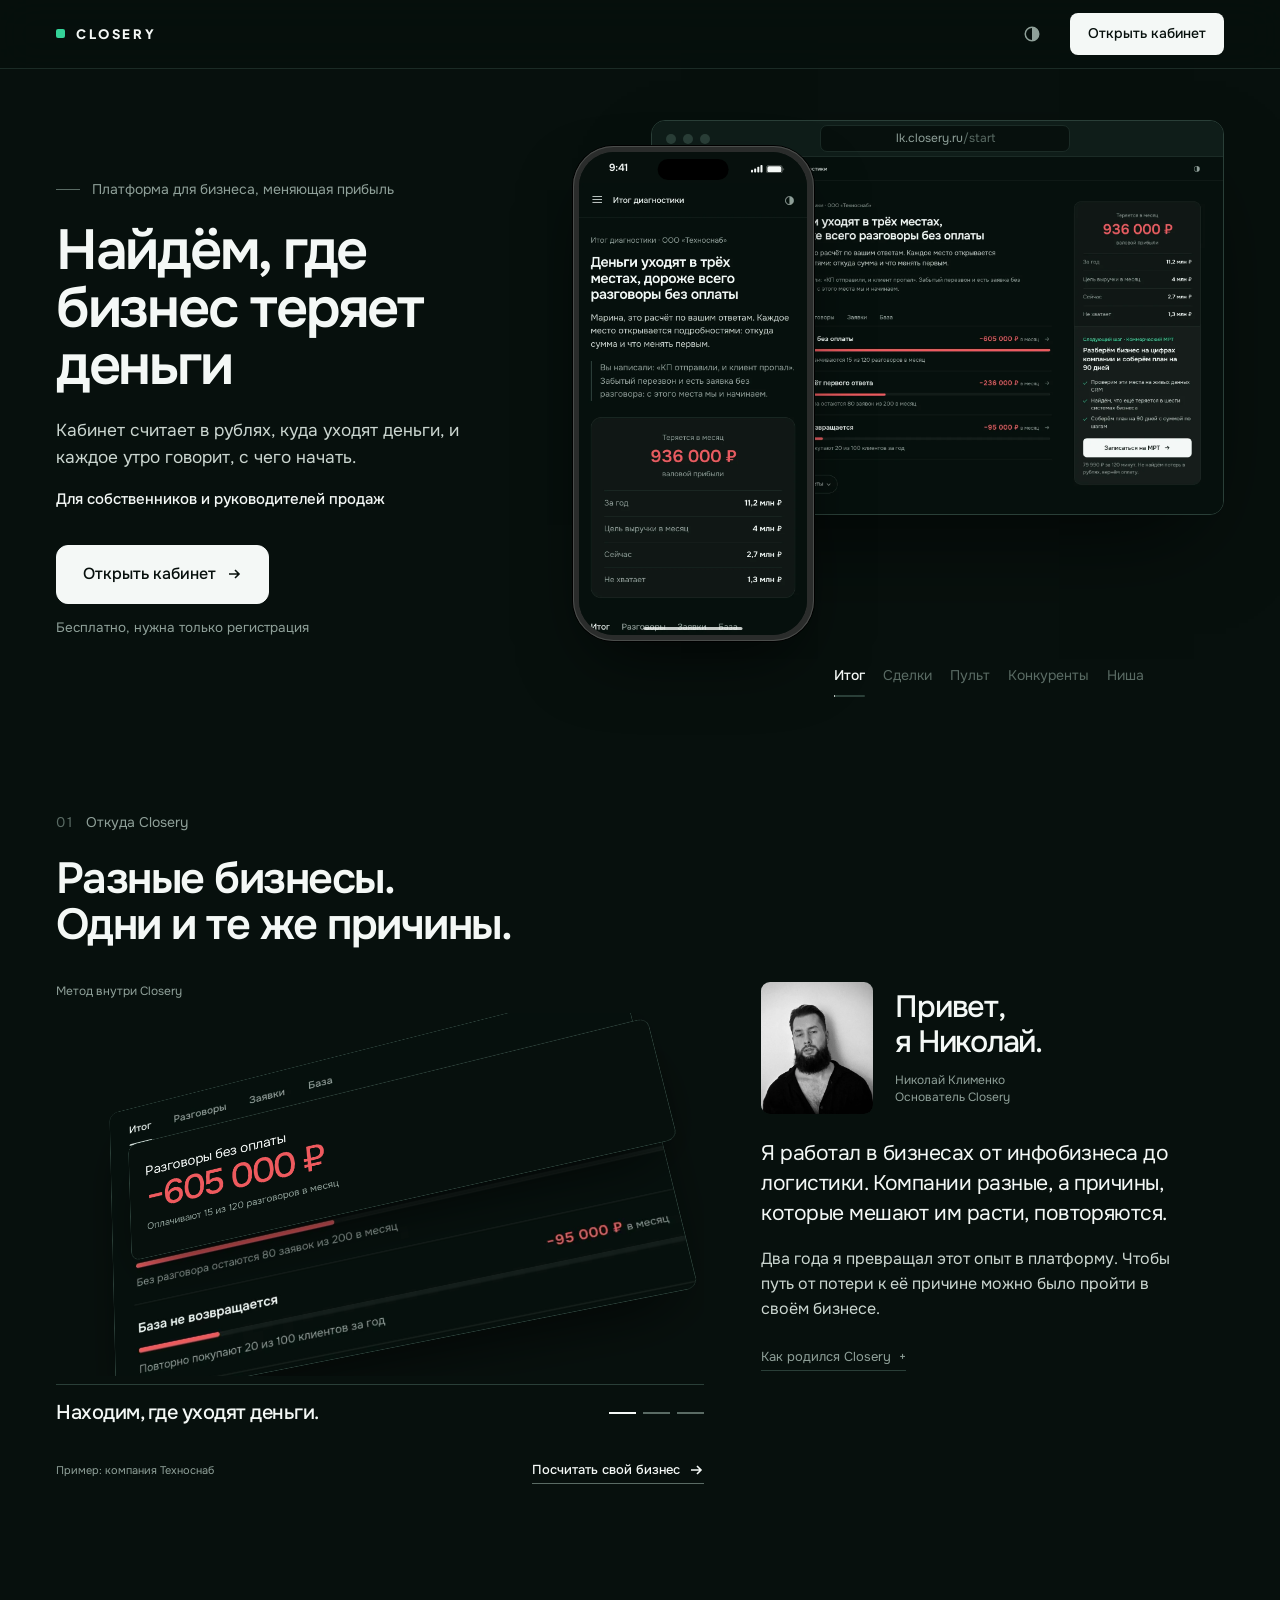
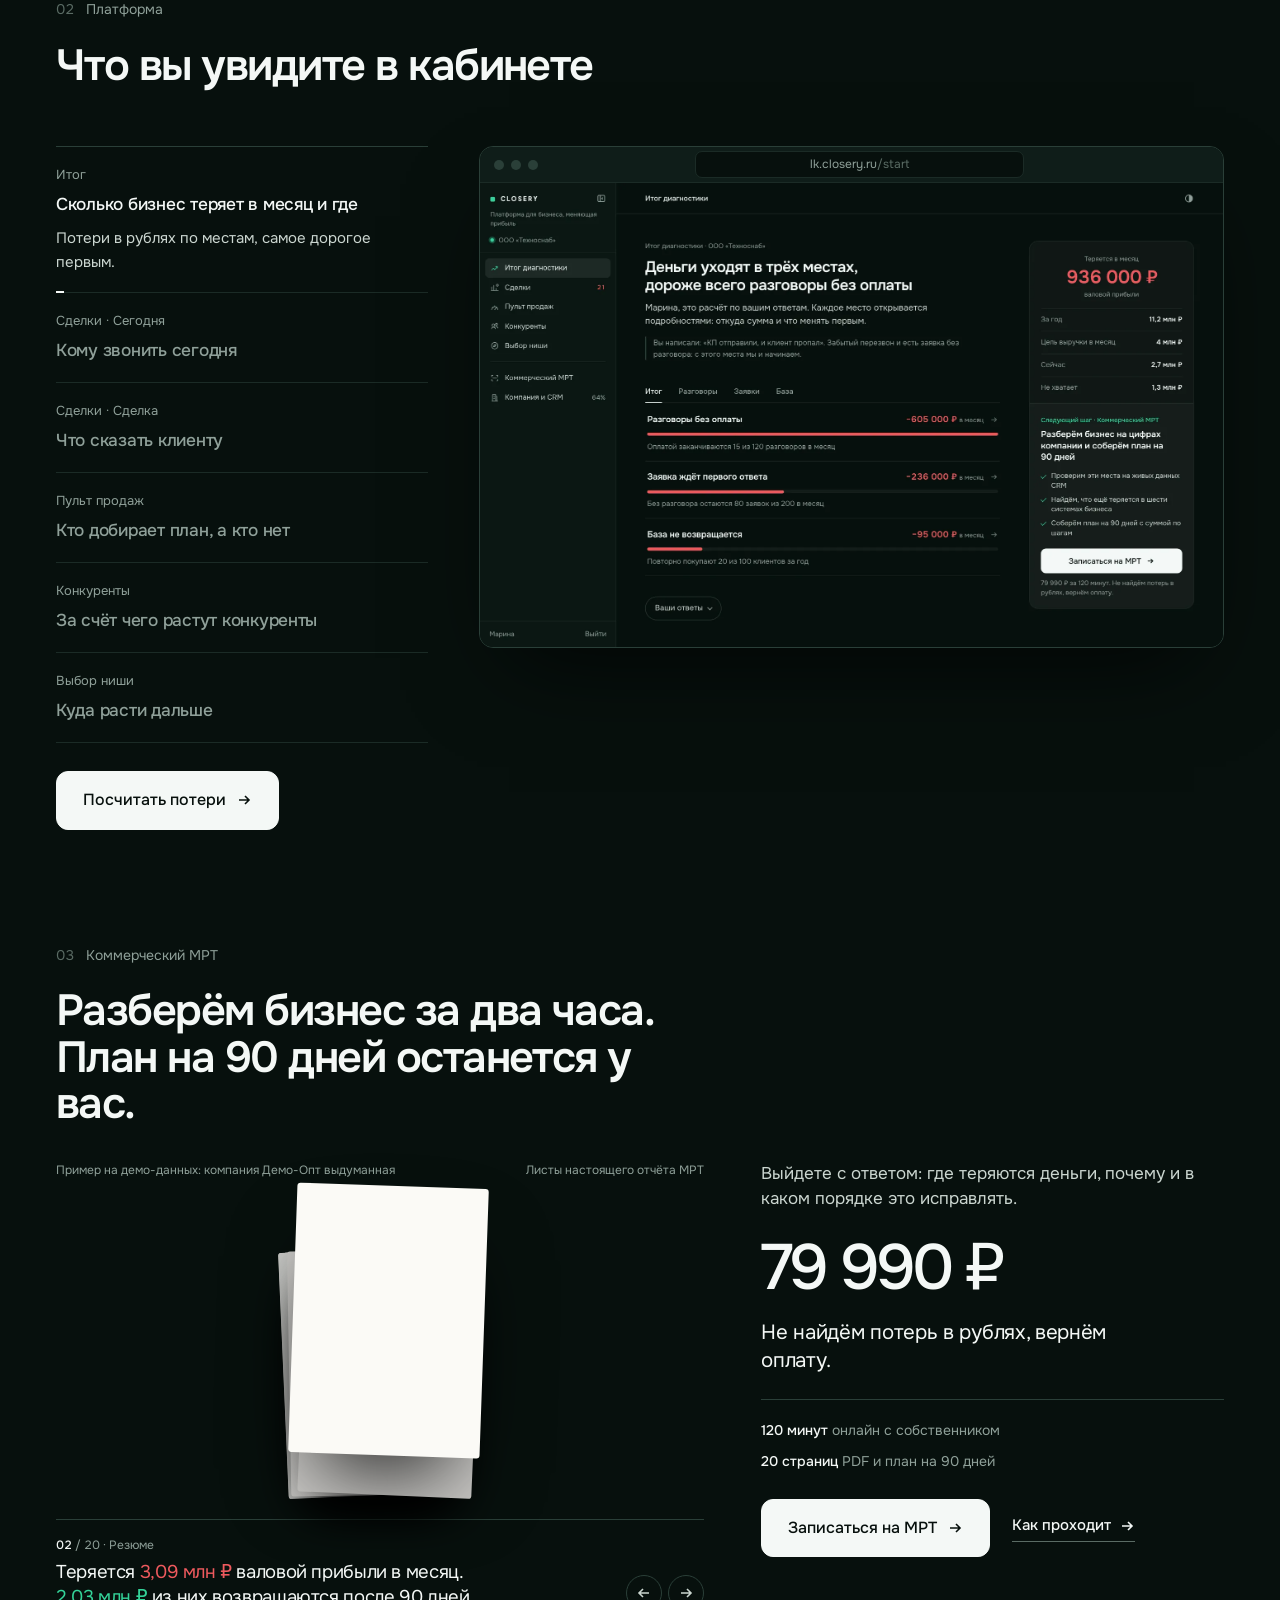
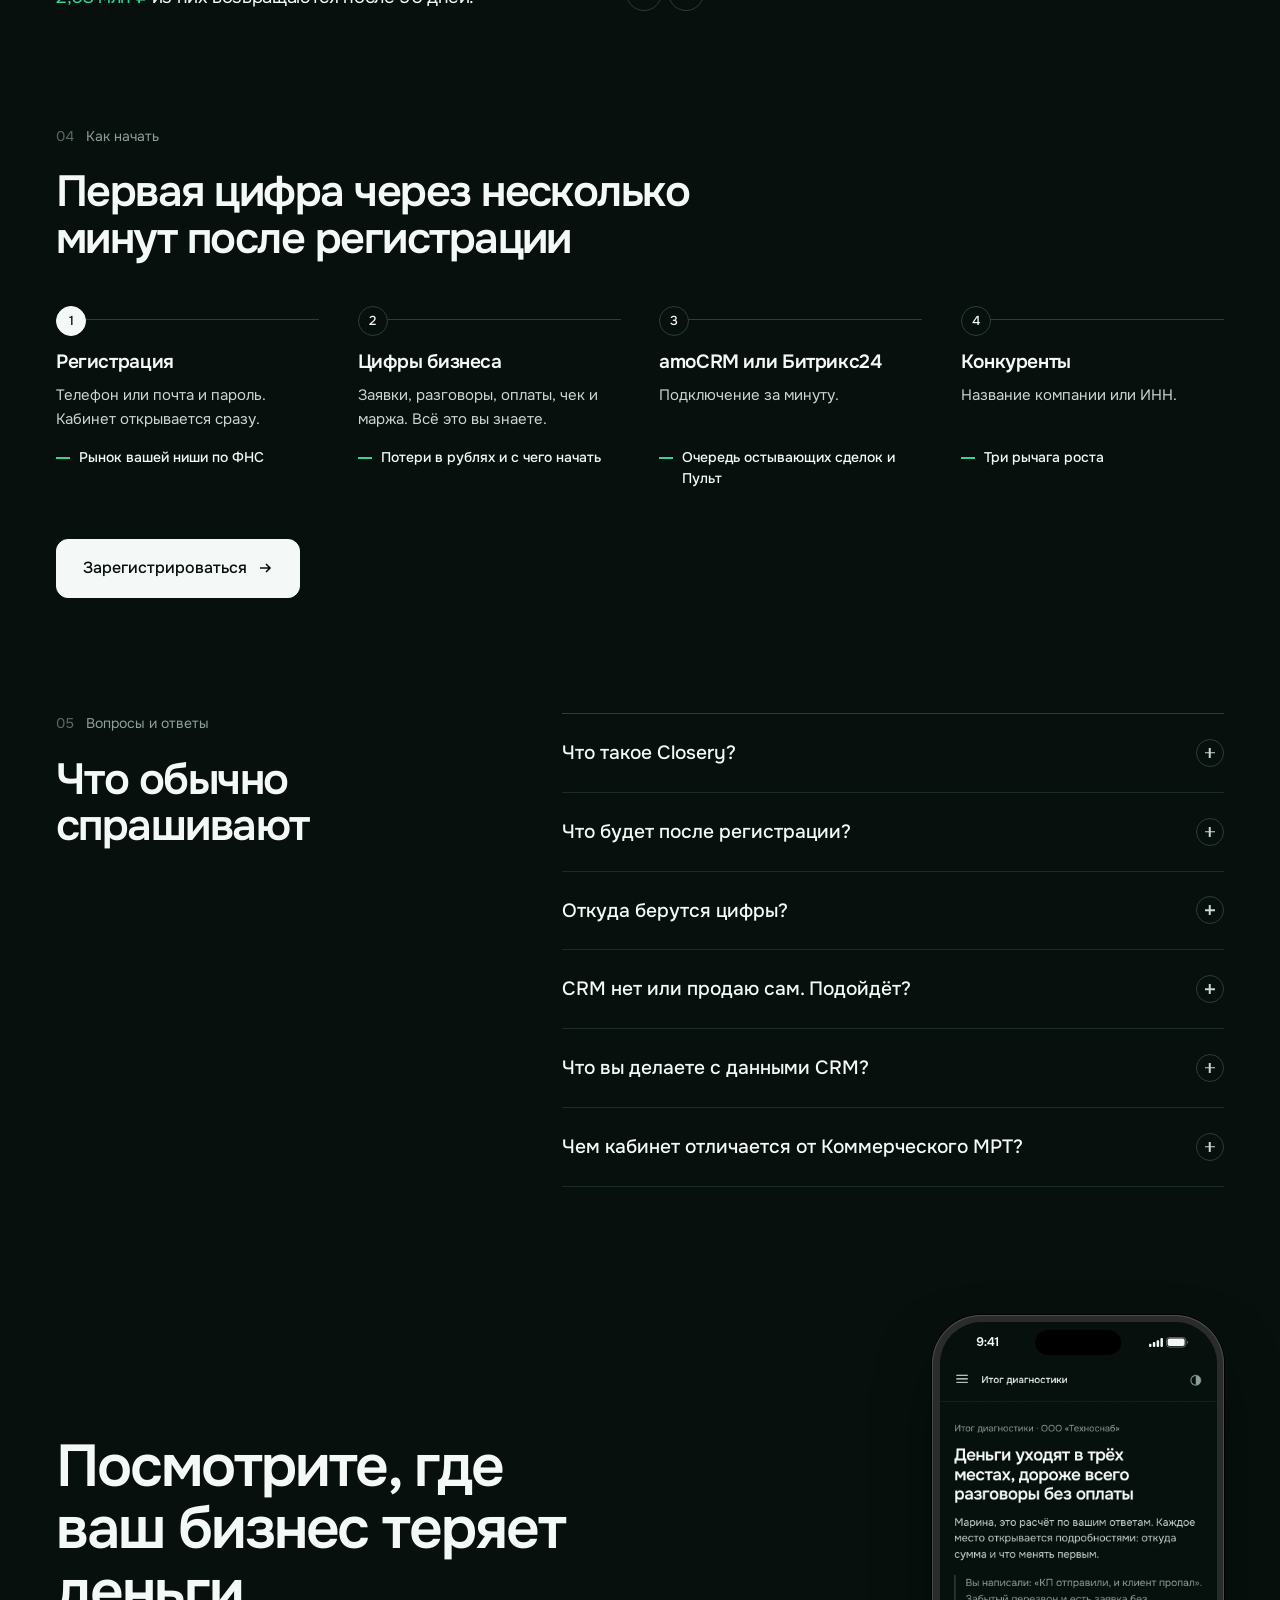
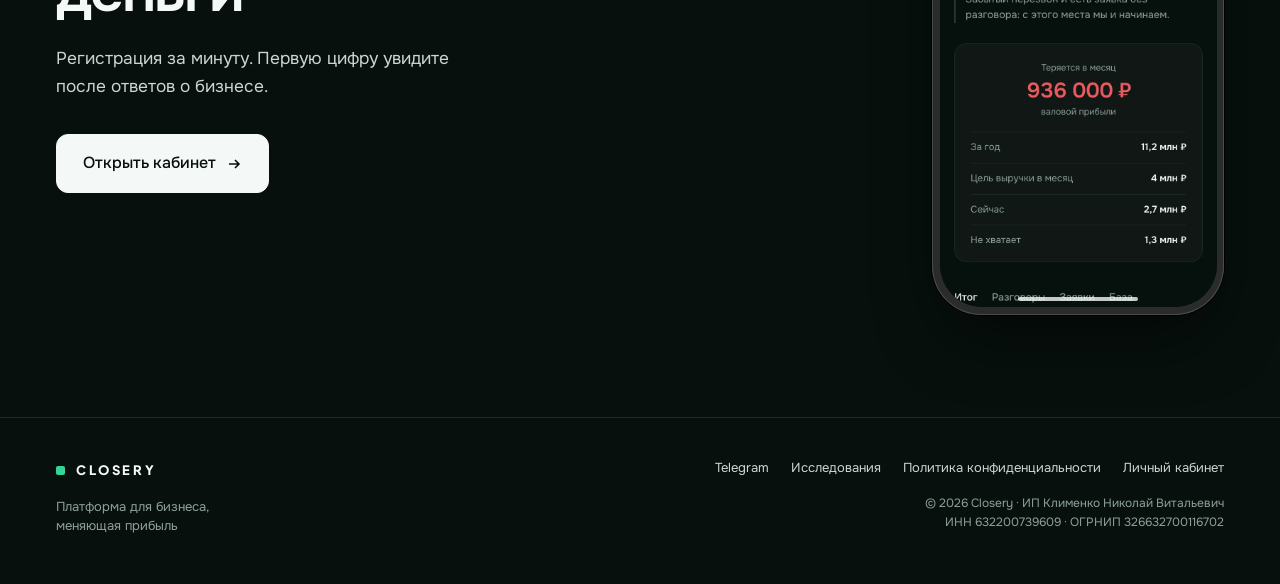
==== commit 6cb9ab3e: "Главная: без абзацев справа в шапках, без паузы, без раздела «Кто за этим стоит» и ссылок в шапке - " ====
--- a/index.html
+++ b/index.html
@@ -137,8 +137,6 @@
 .logo{display:inline-flex;align-items:center;gap:11px;text-decoration:none;font-family:var(--brand);font-weight:800;font-size:13px;text-transform:uppercase;letter-spacing:.2em;color:var(--ink)}
 .logo i{width:9px;height:9px;border-radius:2px;background:var(--ok)}
 .bar-nav{display:flex;align-items:center;gap:clamp(14px,2.2vw,30px)}
-.bar-lnk{font-size:14px;text-decoration:none;color:var(--ink-3);transition:color .2s;white-space:nowrap}
-.bar-lnk:hover{color:var(--ink)}
 .bar-cta{font-weight:500;font-size:14px;text-decoration:none;color:var(--bg);border-radius:8px;padding:10px 18px;background:var(--ink);white-space:nowrap;transition:background .2s}
 .bar-cta:hover{background:var(--ok-soft)}
 .bar-burger{display:none;flex-direction:column;justify-content:center;gap:5px;width:30px;height:30px;cursor:pointer;background:none;border:none;padding:4px}
@@ -150,8 +148,6 @@
 .bar-mobile.open{display:flex}
 .bar-mobile a{padding:16px var(--gut);color:var(--ink-2);text-decoration:none;font-size:16px;border-bottom:1px solid var(--rule)}
 .progress{position:absolute;left:0;bottom:-1px;height:1px;width:100%;transform-origin:0 50%;transform:scaleX(var(--p,0));background:var(--ink-3)}
-@media(max-width:1100px){.bar-lnk.opt{display:none}}
-@media(max-width:860px){.bar-lnk{display:none}}
 @media(max-width:700px){.bar-burger{display:flex}.bar-cta{display:none}}
 
 /* типографика */
@@ -239,7 +235,7 @@
 .sec{padding-top:clamp(88px,9vw,144px)}
 .head{margin-bottom:clamp(36px,4.5vw,64px)}
 .head .lede{max-width:46ch}
-.head h2,.fd h2{text-wrap:balance}
+.head h2{text-wrap:balance}
 .head .lede{text-wrap:pretty}
 .btn{border-radius:12px}
 .go{display:flex;align-items:center;gap:14px 22px;flex-wrap:wrap}
@@ -328,11 +324,9 @@
 #story,#mri{scroll-margin-top:calc(96px - clamp(88px,9vw,144px))}
 #story .head,#mri .head{margin-bottom:34px}
 #story h2,#mri h2{max-width:24ch}
-.story-body{display:grid;grid-template-columns:minmax(0,7fr) minmax(0,5fr);gap:clamp(32px,4.5vw,80px);align-items:center}
+.story-body{display:grid;grid-template-columns:minmax(0,7fr) minmax(0,5fr);gap:clamp(32px,4.5vw,80px);align-items:start}
 .product-film{margin:0;min-width:0;overflow:clip}
 .film-meta{display:flex;align-items:center;justify-content:space-between;gap:16px;color:var(--ink-3);font-size:12px}
-.motion-toggle{border:0;border-bottom:1px solid var(--rule-2);background:none;color:var(--ink-3);font:inherit;font-size:12px;cursor:pointer;padding-bottom:2px}
-.motion-toggle[hidden]{display:none}
 .film-stage{height:auto;aspect-ratio:1000/560;position:relative;isolation:isolate;overflow:hidden;margin:12px 0 0}
 .film-world{position:absolute;left:50%;top:50%;width:1000px;height:560px;margin:-280px 0 0 -500px;transform:scale(var(--film-scale, .65));perspective:1800px;perspective-origin:50% 45%}
 .film-camera{position:absolute;inset:0;transform-style:preserve-3d;transform:translate3d(-12px,0,0) rotateX(23deg) rotateY(-16deg) rotateZ(-7deg) scale(.95)}
@@ -391,7 +385,7 @@
  #story .head,#mri .head{gap:16px;margin-bottom:23px}
  #story .head .lede{display:none}#mri .head .lede{font-size:15px;line-height:1.45}
  .story-body{gap:22px}.film-stage{margin:7px 0 0;aspect-ratio:1000/560}
- .film-meta{font-size:10px}.motion-toggle{font-size:10px}
+ .film-meta{font-size:10px}
  .film-bottom{margin-top:0;padding-top:12px;gap:12px}.film-caption{font-size:18px;min-height:44px}.film-chapters{gap:5px}.film-chapters button{width:22px}
  .film-note{font-size:10px;gap:8px;flex-wrap:wrap;margin-top:5px}.film-note .more{font-size:12px}
  .founder-intro{float:none;gap:16px;margin:0 0 15px}.founder-photo{width:60px;height:72px;border-radius:6px}.founder-intro .hello{font-size:25px}.founder-sign{font-size:10px;margin-top:5px}
@@ -423,28 +417,16 @@
 
 /* ── как начать: четыре шага по четвертям, у каждого что получаете ── */
 .st{display:grid;grid-template-columns:repeat(4,minmax(0,1fr));gap:0 var(--cg);list-style:none;counter-reset:st}
-.st li{position:relative;padding-top:30px;border-top:1px solid var(--rule-2);counter-increment:st}
+.st li{position:relative;display:grid;grid-row:span 3;grid-template-rows:subgrid;row-gap:0;align-content:start;padding-top:30px;border-top:1px solid var(--rule-2);counter-increment:st}
 .st li::before{content:counter(st);position:absolute;top:-14px;left:0;width:28px;height:28px;border-radius:50%;display:grid;place-items:center;font-size:13px;font-weight:500;background:var(--bg);border:1px solid var(--rule-2);color:var(--ink)}
 .st li:first-child::before{background:var(--ink);color:var(--bg);border-color:var(--ink)}
 .st p{margin-top:10px;font-size:15px;line-height:1.6;color:var(--ink-2)}
-.st em{display:flex;gap:9px;margin-top:16px;font-style:normal;font-size:14px;font-weight:500;line-height:1.45;color:var(--ink)}
+.st em{display:flex;align-self:start;gap:9px;margin-top:16px;font-style:normal;font-size:14px;font-weight:500;line-height:1.45;color:var(--ink)}
 .st em::before{content:"";flex:none;width:14px;height:1.5px;margin-top:.7em;background:var(--ok)}
 .st-go{margin-top:clamp(36px,4vw,56px)}
 @media(max-width:980px){.st{grid-template-columns:repeat(2,minmax(0,1fr));gap:44px var(--cg)}}
 @media(max-width:560px){.st{grid-template-columns:minmax(0,1fr);gap:40px}}
 
-/* ── кто за этим стоит: фото ч/б и три факта. Сетка .team готова принять карточки команды ── */
-.team{max-width:900px}
-.fd h2{max-width:18ch}
-.fd .lede{margin-top:20px;max-width:44ch}
-.facts{list-style:none;margin-top:36px;border-top:1px solid var(--rule-2);display:grid;grid-template-columns:max-content minmax(0,1fr);column-gap:clamp(20px,2.4vw,36px)}
-.facts li{grid-column:1/-1;display:grid;grid-template-columns:subgrid;padding:20px 0;border-bottom:1px solid var(--rule);align-items:baseline}
-.facts b{font-weight:600;font-size:clamp(26px,2.4vw,36px);letter-spacing:-.03em;line-height:1;white-space:nowrap}
-.facts span{font-size:15px;line-height:1.55;color:var(--ink-2)}
-.facts span i{display:block;font-style:normal;color:var(--ink);font-weight:500;margin-bottom:2px}
-.fd .more{margin-top:28px}
-
-@media(max-width:480px){.facts li{grid-template-columns:minmax(0,1fr);gap:8px}}
 
 /* ── 03: настоящий отчёт МРТ веером. Пачка листов раскладывается по мере прокрутки, лист поднимается по наведению или нажатию,
    под ним подпись с цифрой этой страницы. Рядом предложение и цена ── */
@@ -469,7 +451,7 @@
 .doc-nav{display:flex;gap:6px}
 .doc-nav button{width:36px;height:36px;border:1px solid var(--rule-2);border-radius:50%;background:none;color:var(--ink-2);cursor:pointer;display:grid;place-items:center}
 .doc-nav button:hover{color:var(--ink);border-color:var(--ink-3)}
-.mri-offer{display:flex;flex-direction:column;align-items:start;min-width:0;padding-top:36px}
+.mri-offer{display:flex;flex-direction:column;align-items:start;min-width:0}
 .mri-offer-intro{font-size:17px;line-height:1.5;color:var(--ink-2);max-width:40ch;margin-bottom:24px}
 .mri-price{font-weight:500;font-size:clamp(44px,5vw,72px);letter-spacing:-.06em;line-height:1;white-space:nowrap}
 .mri-guarantee{font-size:clamp(17px,1.6vw,23px);letter-spacing:-.015em;line-height:1.4;color:var(--ink);margin-top:18px;max-width:29ch}
@@ -727,17 +709,13 @@
   <div class="w bar-in">
     <a class="logo" href="#top"><i></i>Closery</a>
     <nav class="bar-nav">
-      <a class="bar-lnk" href="#platform">Платформа</a>
-      <a class="bar-lnk" href="#mri">Коммерческий МРТ</a>
-      <a class="bar-lnk" href="#how">Как начать</a>
-      <a class="bar-lnk opt" href="#team">Кто за этим стоит</a>
       <a class="bar-cta" href="https://lk.closery.ru/register?utm_source=site&amp;utm_content=bar">Открыть кабинет</a>
       <button class="bar-burger" id="barBurger" aria-label="Меню" aria-expanded="false"><span></span><span></span><span></span></button>
     </nav>
   </div>
   <i class="progress" id="progress"></i>
 </header>
-<div class="bar-mobile" id="barMobile"><a href="#platform">Платформа</a><a href="#mri">Коммерческий МРТ</a><a href="#how">Как начать</a><a href="#team">Кто за этим стоит</a><a href="/research/">Исследования</a><a href="https://lk.closery.ru/register?utm_source=site&amp;utm_content=menu">Открыть кабинет</a></div>
+<div class="bar-mobile" id="barMobile"><a href="/research/">Исследования</a><a href="https://lk.closery.ru/register?utm_source=site&amp;utm_content=menu">Открыть кабинет</a></div>
 
 <main id="top">
 
@@ -758,11 +736,10 @@
 <section class="sec w" id="story">
   <div class="head">
     <div><p class="kick">Откуда Closery</p><h2>Разные бизнесы.<br>Одни и те же причины.</h2></div>
-    <p class="lede">Видеть потерю мало. Нужно дойти до причины, которая её создаёт. На этом построен Closery.</p>
   </div>
   <div class="story-body">
     <figure class="product-film rv" id="closery-method" aria-label="Настоящий интерфейс Closery: от общей картины потерь к расчёту и действию. Пример: компания Техноснаб.">
-      <div class="film-meta"><span>Метод внутри Closery</span><button class="motion-toggle" type="button" aria-pressed="false" aria-label="Приостановить показ платформы" hidden>Пауза</button></div>
+      <div class="film-meta"><span>Метод внутри Closery</span></div>
       <div class="film-stage shots" aria-hidden="true"><div class="film-world"><div class="film-camera">
         <div class="film-base"><div class="film-surface"><img class="tl" src="/media/v3/itog-d-light.webp" width="1800" height="1125" alt="" loading="lazy"><img class="td" src="/media/v3/itog-d-dark.webp" width="1800" height="1125" alt="" loading="lazy"><div class="film-hole"></div></div></div>
         <div class="film-row"><div class="film-surface"><p>Разговоры без оплаты</p><b>−605 000 ₽</b><small>Оплачивают 15 из 120 разговоров в месяц</small></div></div>
@@ -784,7 +761,6 @@
 <section class="sec w" id="platform">
   <div class="head">
     <div><p class="kick">Платформа</p><h2>Что вы увидите в кабинете</h2></div>
-    <p class="lede">Рынок, конкуренты и ниша открываются сразу. Сделки и Пульт ждут вашу CRM: amoCRM или Битрикс24.</p>
   </div>
   <div class="pf" id="pf" data-cycle="6500">
     <ol class="pf-list"><li class="on"><button type="button" data-i="0" data-url="start"><span class="nm">Итог</span><span class="q">Сколько бизнес теряет в месяц и где</span><span class="a">Потери в рублях по местам, самое дорогое первым.</span></button></li><li><button type="button" data-i="1" data-url="review"><span class="nm">Сделки · Сегодня</span><span class="q">Кому звонить сегодня</span><span class="a">Очередь из остывающих сделок, собранная из CRM.</span></button></li><li><button type="button" data-i="2" data-url="review"><span class="nm">Сделки · Сделка</span><span class="q">Что сказать клиенту</span><span class="a">Причина, следующий шаг и скрипт звонка. Задача уходит в amoCRM кнопкой.</span></button></li><li><button type="button" data-i="3" data-url="pulse"><span class="nm">Пульт продаж</span><span class="q">Кто добирает план, а кто нет</span><span class="a">Заявки, разговоры и оплаты за неделю. Где просело и сколько это в рублях.</span></button></li><li><button type="button" data-i="4" data-url="competitors"><span class="nm">Конкуренты</span><span class="q">За счёт чего растут конкуренты</span><span class="a">Сайты, вакансии и отчётность конкурентов. Три рычага роста.</span></button></li><li><button type="button" data-i="5" data-url="niche"><span class="nm">Выбор ниши</span><span class="q">Куда расти дальше</span><span class="a">Все компании России за 10 лет по данным ФНС. Где ниши растут и где мало игроков.</span></button></li></ol>
@@ -796,7 +772,6 @@
 <section class="sec w" id="mri">
   <div class="head">
     <div><p class="kick">Коммерческий МРТ</p><h2>Разберём бизнес за два часа.<br>План на 90 дней останется у вас.</h2></div>
-    <p class="lede">Каждая потеря посчитана в рублях и доведена до причины. Отчёт ваш, даже если внедрять будете сами.</p>
   </div>
   <div class="sx">
     <figure class="mri-doc rv">
@@ -818,22 +793,9 @@
 <section class="sec w" id="how">
   <div class="head">
     <div><p class="kick">Как начать</p><h2>Первая цифра через несколько минут после регистрации</h2></div>
-    <p class="lede">Подключать всё в первый день не нужно.</p>
   </div>
   <ol class="st"><li><h3>Регистрация</h3><p>Телефон или почта и пароль. Кабинет открывается сразу.</p><em>Рынок вашей ниши по ФНС</em></li><li><h3>Цифры бизнеса</h3><p>Заявки, разговоры, оплаты, чек и маржа. Всё это вы знаете.</p><em>Потери в рублях и с чего начать</em></li><li><h3>amoCRM или Битрикс24</h3><p>Подключение за минуту.</p><em>Очередь остывающих сделок и Пульт</em></li><li><h3>Конкуренты</h3><p>Название компании или ИНН.</p><em>Три рычага роста</em></li></ol>
   <div class="go st-go"><a class="btn" href="https://lk.closery.ru/register?utm_source=site&amp;utm_content=how">Зарегистрироваться <svg width="16" height="16" viewBox="0 0 16 16" fill="none" aria-hidden="true"><path d="M3 8h10M9 4l4 4-4 4" stroke="currentColor" stroke-width="1.6"/></svg></a></div>
-</section>
-
-<section class="sec w" id="team">
-  <div class="team">
-    <div class="fd">
-      <p class="kick">Кто за этим стоит</p>
-      <h2>Десять лет Николай строил продажи в CDEK, MarketGuru и Vagabond</h2>
-      
-      <ul class="facts"><li><b>×2</b><span><i>CDEK, франчайзи-сеть из 8 точек</i>Выручка выросла вдвое за 10 месяцев.</span></li><li><b>3 РОПа</b><span><i>MarketGuru, SaaS</i>Выросли из менеджеров. Рекорд выручки 100 млн ₽ в месяц.</span></li><li><b>42,6 млн ₽</b><span><i>Оптовая компания, выручка 480 млн ₽</i>Прибыль за год в базе, к которой никто не возвращался.</span></li></ul>
-      <a class="more" href="https://lk.closery.ru/register?utm_source=site&amp;utm_content=team">Посмотреть кабинет <svg width="16" height="16" viewBox="0 0 16 16" fill="none" aria-hidden="true"><path d="M3 8h10M9 4l4 4-4 4" stroke="currentColor" stroke-width="1.6"/></svg></a>
-    </div>
-  </div>
 </section>
 
 <section class="sec w" id="faq">
@@ -954,11 +916,9 @@
    сохраняет синхронность камеры, деталей и подписей при паузе и переключении темы. */
 (function(){
   var root=document.getElementById('closery-method');if(!root)return;
-  var example=document.querySelector('.mri-case-expand'),compact=matchMedia('(max-width:560px)');
-  function fitExample(){if(example)example.open=!compact.matches}fitExample();compact.addEventListener('change',fitExample);
   var stage=root.querySelector('.film-stage'),world=root.querySelector('.film-world'),camera=root.querySelector('.film-camera');
-  var media=matchMedia('(prefers-reduced-motion: reduce)'),duration=18000,animations=[],visible=false,held=false,lastScene=-1,raf=0;
-  var toggle=root.querySelector('.motion-toggle'),chapters=Array.from(root.querySelectorAll('[data-scene]'));
+  var media=matchMedia('(prefers-reduced-motion: reduce)'),duration=18000,animations=[],visible=false,lastScene=-1,raf=0;
+  var chapters=Array.from(root.querySelectorAll('[data-scene]'));
   function fit(){world.style.setProperty('--film-scale',stage.clientWidth/1000)}
   if(window.ResizeObserver)new ResizeObserver(fit).observe(stage);else addEventListener('resize',fit);fit();
   function track(selector,frames){var el=typeof selector==='string'?root.querySelector(selector):selector;var a=el.animate(frames,{duration:duration,iterations:Infinity,fill:'both',easing:'linear'});a.pause();animations.push(a);return a;}
@@ -976,12 +936,11 @@
       track('.film-action',[frame(0,{opacity:0,transform:'translateZ(72px)'}),frame(.64,{opacity:0,transform:'translateZ(72px)'}),frame(.68,{opacity:1,transform:'translateZ(72px)'},e),frame(.76,{opacity:1,transform:'translateZ(150px)'}),frame(.85,{opacity:1,transform:'translateZ(150px)'},e),frame(.91,{opacity:0,transform:'translateZ(72px)'}),frame(1,{opacity:0,transform:'translateZ(72px)'})]);
       Array.from(root.querySelectorAll('.film-caption span')).forEach(function(el,i){var starts=[0,.35,.66],ends=[.35,.66,.94],start=starts[i],end=ends[i];var k=[frame(0,{opacity:i===0?1:0,transform:'translateY(0)'})];if(i>0)k.push(frame(start-.005,{opacity:0,transform:'translateY(6px)'}),frame(start+.035,{opacity:1,transform:'translateY(0)'}));k.push(frame(end-.04,{opacity:1,transform:'translateY(0)'}),frame(end-.01,{opacity:0,transform:'translateY(-6px)'}));if(i===0)k.push(frame(.965,{opacity:0,transform:'translateY(6px)'}));k.push(frame(1,{opacity:i===0?1:0,transform:'translateY(0)'}));track(el,k)});
     }
-    toggle.hidden=media.matches;chapters.forEach(function(b){b.hidden=media.matches});lastScene=-1;sync();
+    chapters.forEach(function(b){b.hidden=media.matches});lastScene=-1;sync();
   }
   function tick(){if(!animations.length)return;var t=((animations[0].currentTime||0)%duration)/duration,n=t<.35?0:t<.66?1:t<.94?2:0;if(n!==lastScene){lastScene=n;chapters.forEach(function(b,i){b.setAttribute('aria-pressed',String(i===n))})}raf=requestAnimationFrame(tick)}
-  function sync(){var run=visible&&!document.hidden&&!held&&!media.matches;animations.forEach(function(a){run?a.play():a.pause()});root.dataset.motion=run?'running':'paused';cancelAnimationFrame(raf);if(run)tick();}
-  toggle.addEventListener('click',function(){held=!held;toggle.setAttribute('aria-pressed',String(held));toggle.setAttribute('aria-label',held?'Продолжить показ платформы':'Приостановить показ платформы');toggle.textContent=held?'Продолжить':'Пауза';sync()});
-  chapters.forEach(function(b,i){b.addEventListener('click',function(){animations.forEach(function(a){a.currentTime=[1200,9000,14400][i]});lastScene=-1;if(held){chapters.forEach(function(x,j){x.setAttribute('aria-pressed',String(i===j))})}else sync();})});
+  function sync(){var run=visible&&!document.hidden&&!media.matches;animations.forEach(function(a){run?a.play():a.pause()});root.dataset.motion=run?'running':'paused';cancelAnimationFrame(raf);if(run)tick();}
+  chapters.forEach(function(b,i){b.addEventListener('click',function(){animations.forEach(function(a){a.currentTime=[1200,9000,14400][i]});lastScene=-1;sync();})});
   if(window.IntersectionObserver)new IntersectionObserver(function(entries){visible=entries[0].isIntersecting;sync()},{threshold:.25}).observe(root);else visible=true;
   document.addEventListener('visibilitychange',sync);media.addEventListener('change',build);build();
 })();
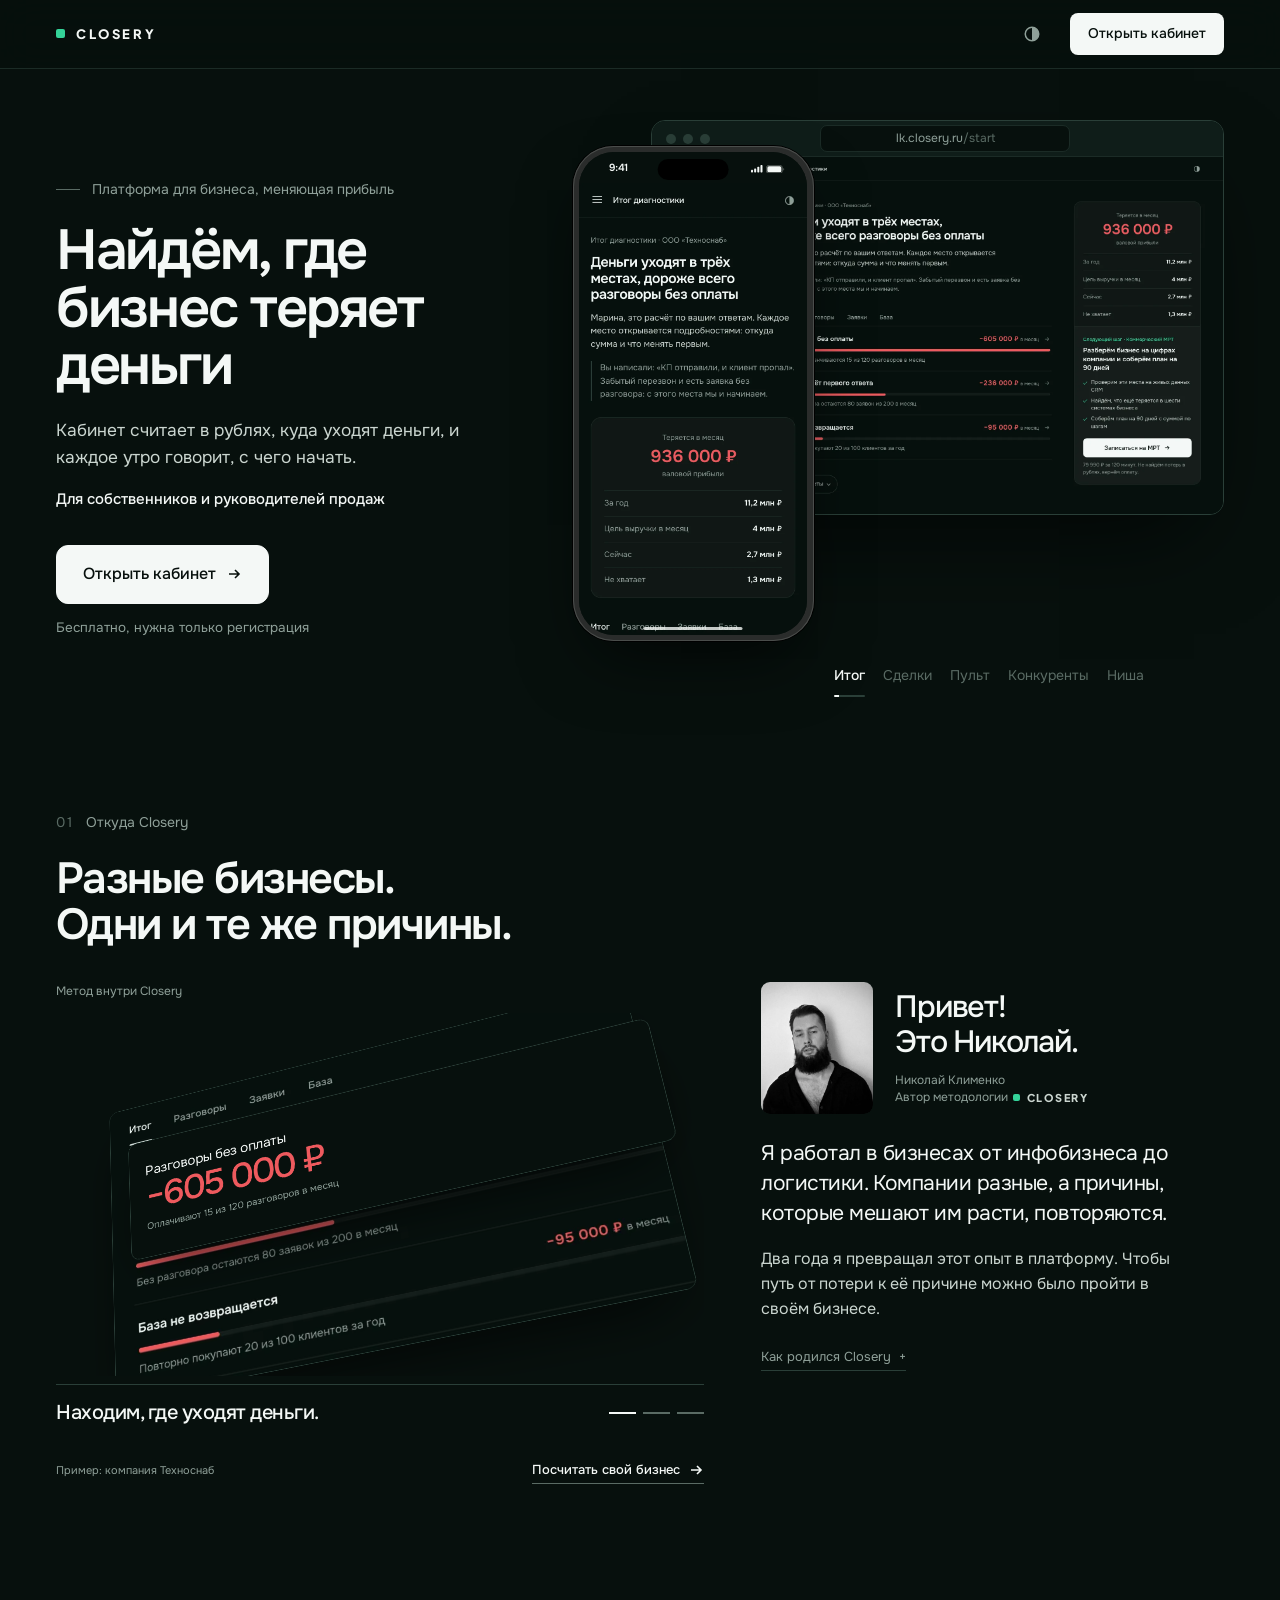
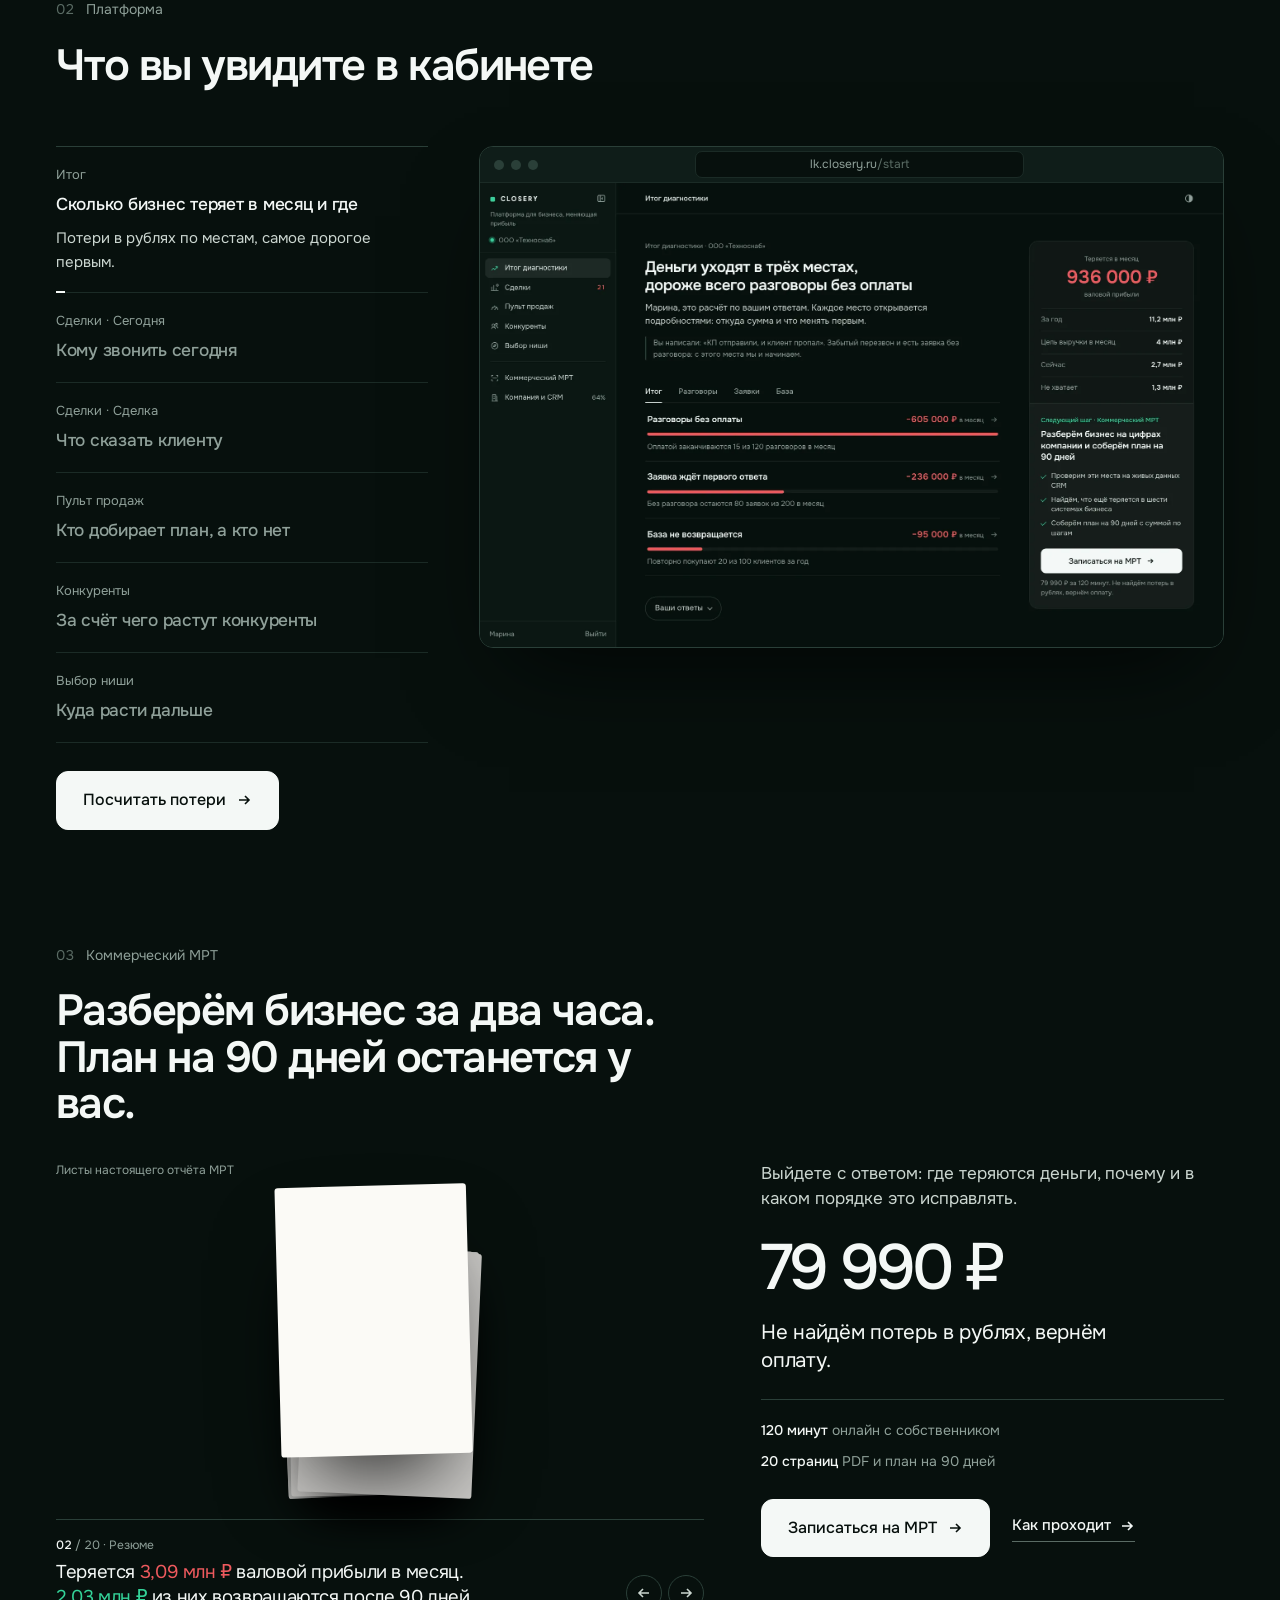
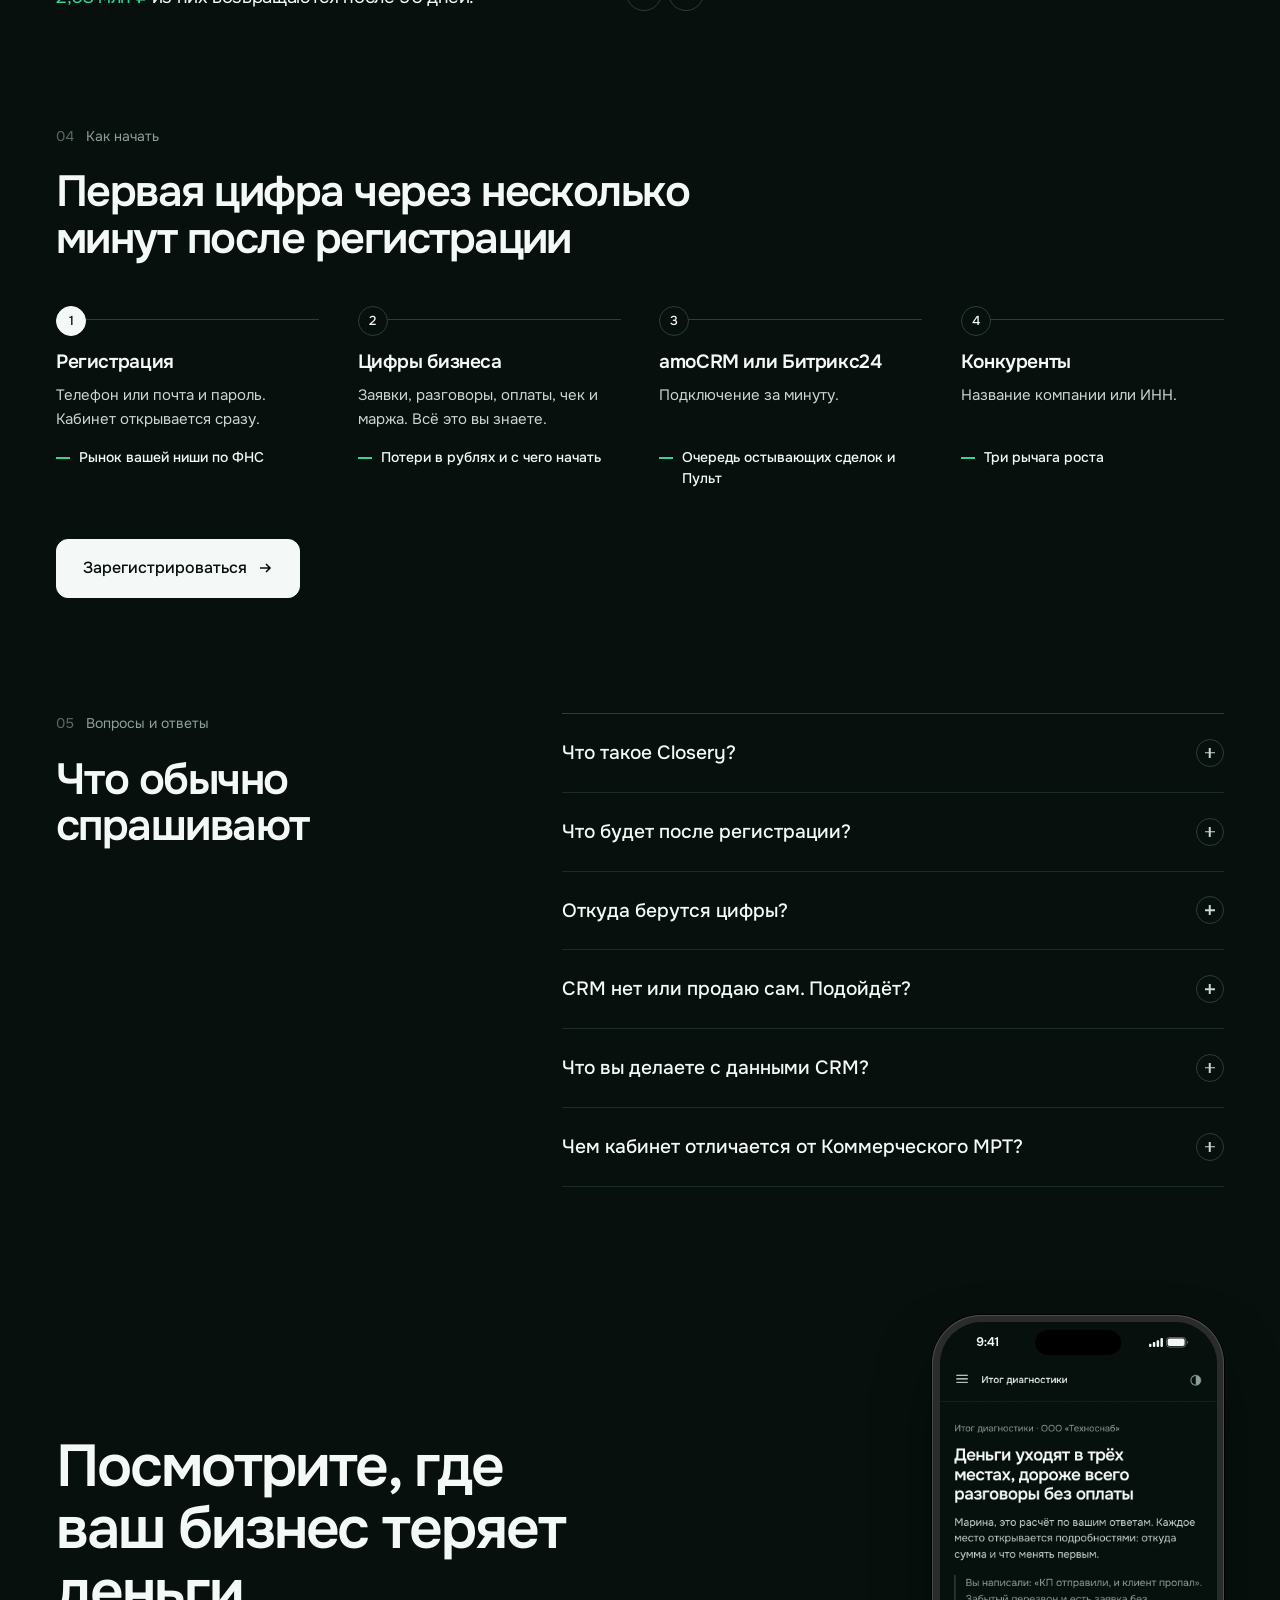
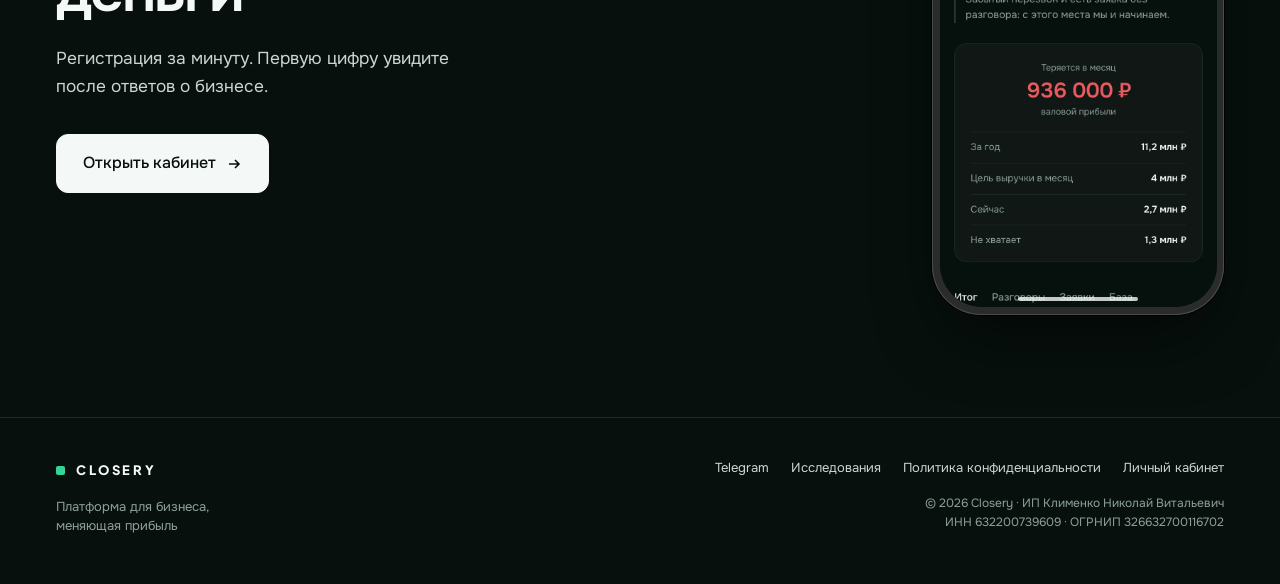
==== commit 6365a923: "Главная: шапка уезжает при прокрутке, подпись Николая, лист «Цена ожидания» вместо обложки - шапка п" ====
--- a/index.html
+++ b/index.html
@@ -132,7 +132,8 @@
 .loss{color:var(--loss)}
 
 /* шапка */
-header.bar{position:sticky;top:0;z-index:50;background:color-mix(in srgb,var(--bg) 78%,transparent);-webkit-backdrop-filter:blur(18px) saturate(140%);backdrop-filter:blur(18px) saturate(140%);border-bottom:1px solid var(--rule)}
+header.bar{position:sticky;top:0;z-index:50;background:color-mix(in srgb,var(--bg) 78%,transparent);-webkit-backdrop-filter:blur(18px) saturate(140%);backdrop-filter:blur(18px) saturate(140%);border-bottom:1px solid var(--rule);transition:transform .5s var(--ease),opacity .35s var(--ease)}
+header.bar.away{transform:translateY(-100%);opacity:0;pointer-events:none}   /* листают вниз: шапка уезжает, назад выезжает */
 .bar-in{display:flex;justify-content:space-between;align-items:center;height:68px;gap:20px}
 .logo{display:inline-flex;align-items:center;gap:11px;text-decoration:none;font-family:var(--brand);font-weight:800;font-size:13px;text-transform:uppercase;letter-spacing:.2em;color:var(--ink)}
 .logo i{width:9px;height:9px;border-radius:2px;background:var(--ok)}
@@ -365,6 +366,7 @@
 .founder-photo img{display:block;width:100%;height:100%;object-fit:cover;object-position:50% 28%}
 .founder-intro .hello{font-size:clamp(27px,2.4vw,36px);font-weight:500;letter-spacing:-.04em;line-height:1.13}
 .founder-sign{font-size:12px;line-height:1.45;color:var(--ink-3);margin-top:12px}
+.brand-mark{display:inline-flex;align-items:center;gap:.6em;margin-left:.2em;white-space:nowrap;font-family:var(--brand);font-weight:700;font-size:.9em;text-transform:uppercase;letter-spacing:.16em;color:var(--ink-2)}.brand-mark i{width:.62em;height:.62em;border-radius:2px;background:var(--ok)}
 .founder-quote{font-size:clamp(19px,1.65vw,24px);line-height:1.42;letter-spacing:-.025em;color:var(--ink);max-width:33ch;text-wrap:pretty}
 .founder-origin{font-size:16px;line-height:1.55;color:var(--ink-2);margin-top:18px;max-width:43ch;text-wrap:pretty}
 .founder-history{margin-top:22px;max-width:44ch}
@@ -465,7 +467,7 @@
 }
 @media(max-width:560px){
  #mri .head{margin-bottom:18px}#mri .head .lede{display:none}.mri-offer{order:-1}#mri .sx{row-gap:30px}
- .doc-meta span:last-child{display:none}.doc-meta{font-size:10px}
+ .doc-meta{font-size:10px}
  .doc-stage{--pw:min(104px,27vw);--sx:.36;--rz:3deg;height:calc(var(--pw) * 1.41 + 66px);margin-top:2px}
  .doc-page.is-up{--lift:-22px;--s:1.12}
  .doc-cap{margin-top:2px;padding-top:12px;gap:4px 14px}.doc-no{font-size:11px}.doc-line{font-size:16px;min-height:2.7em}.doc-nav button{width:32px;height:32px}
@@ -750,7 +752,7 @@
       <div class="film-note"><span>Пример: компания Техноснаб</span><a class="more" href="https://lk.closery.ru/register?utm_source=site&amp;utm_content=leaks">Посчитать свой бизнес <svg width="16" height="16" viewBox="0 0 16 16" fill="none" aria-hidden="true"><path d="M3 8h10M9 4l4 4-4 4" stroke="currentColor" stroke-width="1.6"/></svg></a></div>
     </figure>
     <div class="founder-letter rv">
-      <div class="founder-intro"><figure class="founder-photo"><img src="/founder.webp" width="790" height="905" alt="Николай Клименко" loading="lazy" decoding="async"></figure><div><p class="hello">Привет,<br>я Николай.</p><p class="founder-sign">Николай Клименко<br>Основатель Closery</p></div></div>
+      <div class="founder-intro"><figure class="founder-photo"><img src="/founder.webp" width="790" height="905" alt="Николай Клименко" loading="lazy" decoding="async"></figure><div><p class="hello">Привет!<br>Это Николай.</p><p class="founder-sign">Николай Клименко<br>Автор методологии <span class="brand-mark"><i></i>Closery</span></p></div></div>
       <p class="founder-quote">Я работал в бизнесах от инфобизнеса до логистики. Компании разные, а причины, которые мешают им расти, повторяются.</p>
       <p class="founder-origin">Два года я превращал этот опыт в платформу. Чтобы путь от потери к её причине можно было пройти в своём бизнесе.</p>
       <details class="founder-history"><summary>Как родился Closery</summary><div class="history-copy"><p>Я был коммерческим директором, входил в совет директоров. Видел бизнесы изнутри и находил причины, из-за которых компании не растут.</p><p>Два года назад мы с партнёром открыли агентство: помогать бизнесу через найм, адаптацию и качественный онбординг. Агентство не пошло: нам не хватило нужных инвестиций.</p><p>Идея осталась. Два года я разрабатывал Closery, чтобы метод поиска причин, найденный в проектах, помогал расти и другим компаниям.</p></div></details>
@@ -775,8 +777,8 @@
   </div>
   <div class="sx">
     <figure class="mri-doc rv">
-      <div class="doc-meta"><span>Пример на демо-данных: компания Демо-Опт выдуманная</span><span>Листы настоящего отчёта МРТ</span></div>
-      <div class="doc-stage" id="mriDoc"><button class="doc-page" type="button" style="--i:0;--j:-1.5deg" data-no="Обложка" data-name="Обложка" data-cap="Главный вывод выносим на обложку: <b>рост упёрся в собственника.</b>" aria-label="Обложка" aria-pressed="false"><img src="media/report-pdf/cover.webp" width="640" height="902" alt="" loading="lazy" decoding="async"></button><button class="doc-page" type="button" style="--i:1;--j:2deg" data-no="02" data-name="Резюме" data-cap="Теряется <em class=&quot;neg&quot;>3,09&nbsp;млн&nbsp;₽</em> валовой прибыли в месяц. <em class=&quot;pos&quot;>2,03&nbsp;млн&nbsp;₽</em> из них возвращаются после 90 дней." aria-label="Страница 02 из 20: Резюме" aria-pressed="false"><img src="media/report-pdf/summary.webp" width="640" height="902" alt="" loading="lazy" decoding="async"></button><button class="doc-page" type="button" style="--i:2;--j:-2.5deg" data-no="04" data-name="Ведомость потерь" data-cap="Дороже всего переговоры и закрытие: <em class=&quot;neg&quot;>2,09&nbsp;млн&nbsp;₽</em> в месяц, 68% всех потерь." aria-label="Страница 04 из 20: Ведомость потерь" aria-pressed="false"><img src="media/report-pdf/ledger.webp" width="640" height="902" alt="" loading="lazy" decoding="async"></button><button class="doc-page" type="button" style="--i:3;--j:1deg" data-no="07" data-name="Диагноз" data-cap="Корень один: продажи замкнуты на собственнике. Из него растут потери на трёх этапах воронки." aria-label="Страница 07 из 20: Диагноз" aria-pressed="false"><img src="media/report-pdf/diagnosis.webp" width="640" height="902" alt="" loading="lazy" decoding="async"></button><button class="doc-page" type="button" style="--i:4;--j:-1deg" data-no="10" data-name="Что делать" data-cap="Разговоры не доходят до оплаты: <em class=&quot;neg&quot;>1,5&nbsp;млн&nbsp;₽</em> в месяц. Что меняем и как это посчитали." aria-label="Страница 10 из 20: Что делать" aria-pressed="false"><img src="media/report-pdf/fix.webp" width="640" height="902" alt="" loading="lazy" decoding="async"></button><button class="doc-page" type="button" style="--i:5;--j:2.5deg" data-no="12" data-name="План на 90 дней" data-cap="Три волны за 90 дней. Каждую принимаем по метрике." aria-label="Страница 12 из 20: План на 90 дней" aria-pressed="false"><img src="media/report-pdf/plan.webp" width="640" height="902" alt="" loading="lazy" decoding="async"></button></div>
+      <div class="doc-meta"><span>Листы настоящего отчёта МРТ</span></div>
+      <div class="doc-stage" id="mriDoc"><button class="doc-page" type="button" style="--i:0;--j:-1.5deg" data-no="02" data-name="Резюме" data-cap="Теряется <em class=&quot;neg&quot;>3,09&nbsp;млн&nbsp;₽</em> валовой прибыли в месяц. <em class=&quot;pos&quot;>2,03&nbsp;млн&nbsp;₽</em> из них возвращаются после 90 дней." aria-label="Страница 02 из 20: Резюме" aria-pressed="false"><img src="media/report-pdf/summary.webp" width="640" height="902" alt="" loading="lazy" decoding="async"></button><button class="doc-page" type="button" style="--i:1;--j:2deg" data-no="04" data-name="Ведомость потерь" data-cap="Дороже всего переговоры и закрытие: <em class=&quot;neg&quot;>2,09&nbsp;млн&nbsp;₽</em> в месяц, 68% всех потерь." aria-label="Страница 04 из 20: Ведомость потерь" aria-pressed="false"><img src="media/report-pdf/ledger.webp" width="640" height="902" alt="" loading="lazy" decoding="async"></button><button class="doc-page" type="button" style="--i:2;--j:-2.5deg" data-no="07" data-name="Диагноз" data-cap="Корень один: продажи замкнуты на собственнике. Из него растут потери на трёх этапах воронки." aria-label="Страница 07 из 20: Диагноз" aria-pressed="false"><img src="media/report-pdf/diagnosis.webp" width="640" height="902" alt="" loading="lazy" decoding="async"></button><button class="doc-page" type="button" style="--i:3;--j:1deg" data-no="10" data-name="Что делать" data-cap="Разговоры не доходят до оплаты: <em class=&quot;neg&quot;>1,5&nbsp;млн&nbsp;₽</em> в месяц. Что меняем и как это посчитали." aria-label="Страница 10 из 20: Что делать" aria-pressed="false"><img src="media/report-pdf/fix.webp" width="640" height="902" alt="" loading="lazy" decoding="async"></button><button class="doc-page" type="button" style="--i:4;--j:-1deg" data-no="12" data-name="План на 90 дней" data-cap="Три волны за 90 дней. Каждую принимаем по метрике." aria-label="Страница 12 из 20: План на 90 дней" aria-pressed="false"><img src="media/report-pdf/plan.webp" width="640" height="902" alt="" loading="lazy" decoding="async"></button><button class="doc-page" type="button" style="--i:5;--j:2.5deg" data-no="14" data-name="Цена ожидания" data-cap="Если ничего не менять, за год компания недополучит <em class=&quot;neg&quot;>37,1&nbsp;млн&nbsp;₽</em>. Со стартом сейчас вернётся <em class=&quot;pos&quot;>20,5&nbsp;млн&nbsp;₽</em>." aria-label="Страница 14 из 20: Цена ожидания" aria-pressed="false"><img src="media/report-pdf/wait.webp" width="640" height="902" alt="" loading="lazy" decoding="async"></button></div>
       <figcaption class="doc-cap" aria-live="polite"><p class="doc-no" id="mriDocNo"><b>02</b> / 20 · Резюме</p><p class="doc-line" id="mriDocLine">Теряется <em class="neg">3,09&nbsp;млн&nbsp;₽</em> валовой прибыли в месяц. <em class="pos">2,03&nbsp;млн&nbsp;₽</em> из них возвращаются после 90 дней.</p>
         <div class="doc-nav"><button type="button" id="mriDocPrev" aria-label="Предыдущий лист"><svg width="16" height="16" viewBox="0 0 16 16" fill="none" aria-hidden="true"><path d="M13 8H3M7 4L3 8l4 4" stroke="currentColor" stroke-width="1.6"/></svg></button><button type="button" id="mriDocNext" aria-label="Следующий лист"><svg width="16" height="16" viewBox="0 0 16 16" fill="none" aria-hidden="true"><path d="M3 8h10M9 4l4 4-4 4" stroke="currentColor" stroke-width="1.6"/></svg></button></div></figcaption>
     </figure>
@@ -898,9 +900,11 @@
     var io=new IntersectionObserver(function(es){es.forEach(function(e){if(e.isIntersecting){reveal(e.target);io.unobserve(e.target);}});},{rootMargin:'0px 0px -10% 0px'});
     pending.forEach(function(el){io.observe(el);});
   }
-  var bar=document.getElementById('progress'),tk=false;
+  var bar=document.getElementById('progress'),head=document.querySelector('header.bar'),lastY=scrollY,tk=false;
   function onScroll(){
     sweep();
+    var y=scrollY,dy=y-lastY;   // шапка прячется, когда листают вниз, и выезжает при первом движении вверх
+    if(Math.abs(dy)>6||y<80){head.classList.toggle('away',y>=80&&dy>0&&!(menu&&menu.classList.contains('open')));lastY=y;}
     var h=document.documentElement.scrollHeight-innerHeight;bar.style.setProperty('--p',h>0?Math.min(1,scrollY/h):0);
     var hb=hero.querySelector('.btn').getBoundingClientRect();   // плашка, пока кнопки обложки не видно
     sticky.classList.toggle('show',hb.bottom<0||hb.top>innerHeight-8);
@@ -959,7 +963,7 @@
     cur = i;
     pages.forEach(function(p, k){ p.classList.toggle('is-up', k === i); p.setAttribute('aria-pressed', k === i ? 'true' : 'false'); });
     var p = pages[i];
-    no.innerHTML = p.dataset.no === 'Обложка' ? '<b>Обложка</b> · 20 страниц' : '<b>' + p.dataset.no + '</b> / 20 · ' + p.dataset.name;
+    no.innerHTML = '<b>' + p.dataset.no + '</b> / 20 · ' + p.dataset.name;
     line.innerHTML = p.dataset.cap;
   }
   // Лист выбирается по месту над веером, а не по видимому краю: средние листы почти закрыты соседями.
@@ -980,7 +984,7 @@
   });
   document.getElementById('mriDocPrev').addEventListener('click', function(){ pick(cur - 1); });
   document.getElementById('mriDocNext').addEventListener('click', function(){ pick(cur + 1); });
-  pick(1);
+  pick(0);
   if (matchMedia('(prefers-reduced-motion: reduce)').matches) return;
   function spread(){
     raf = 0;
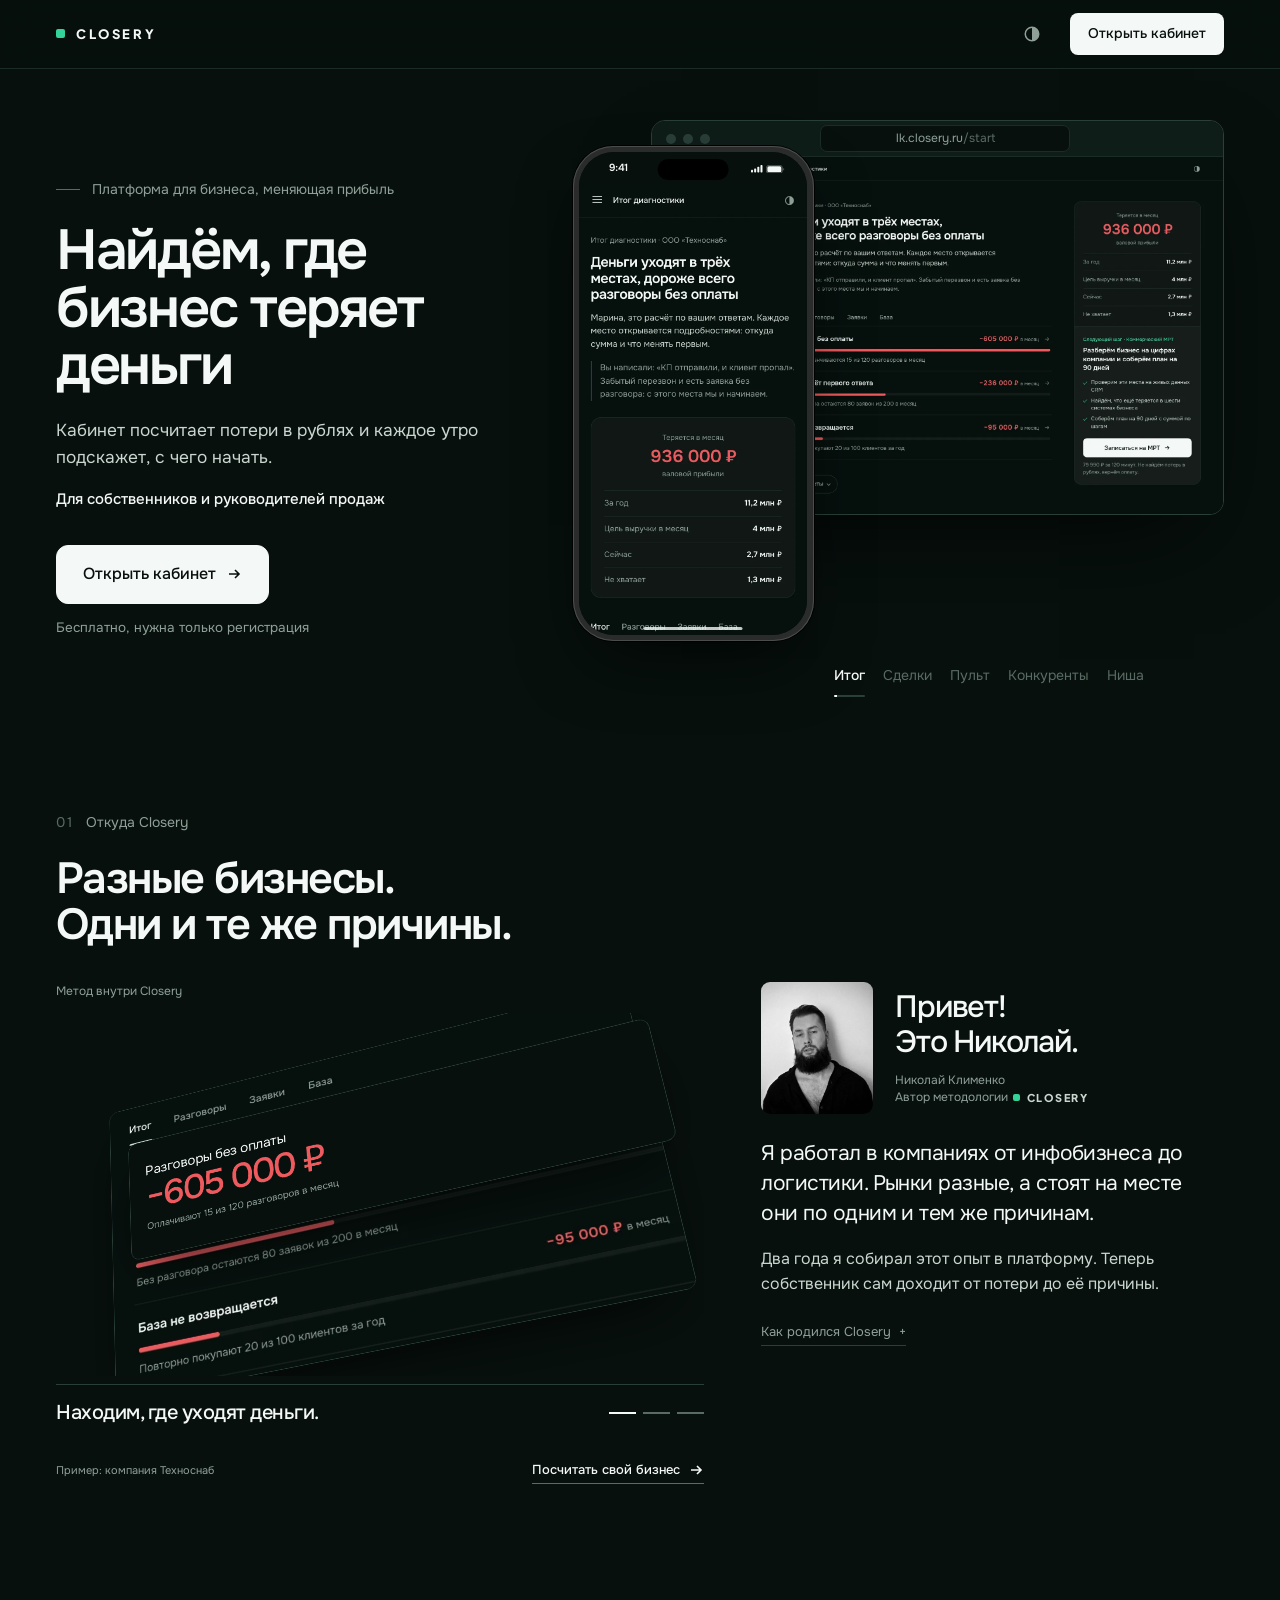
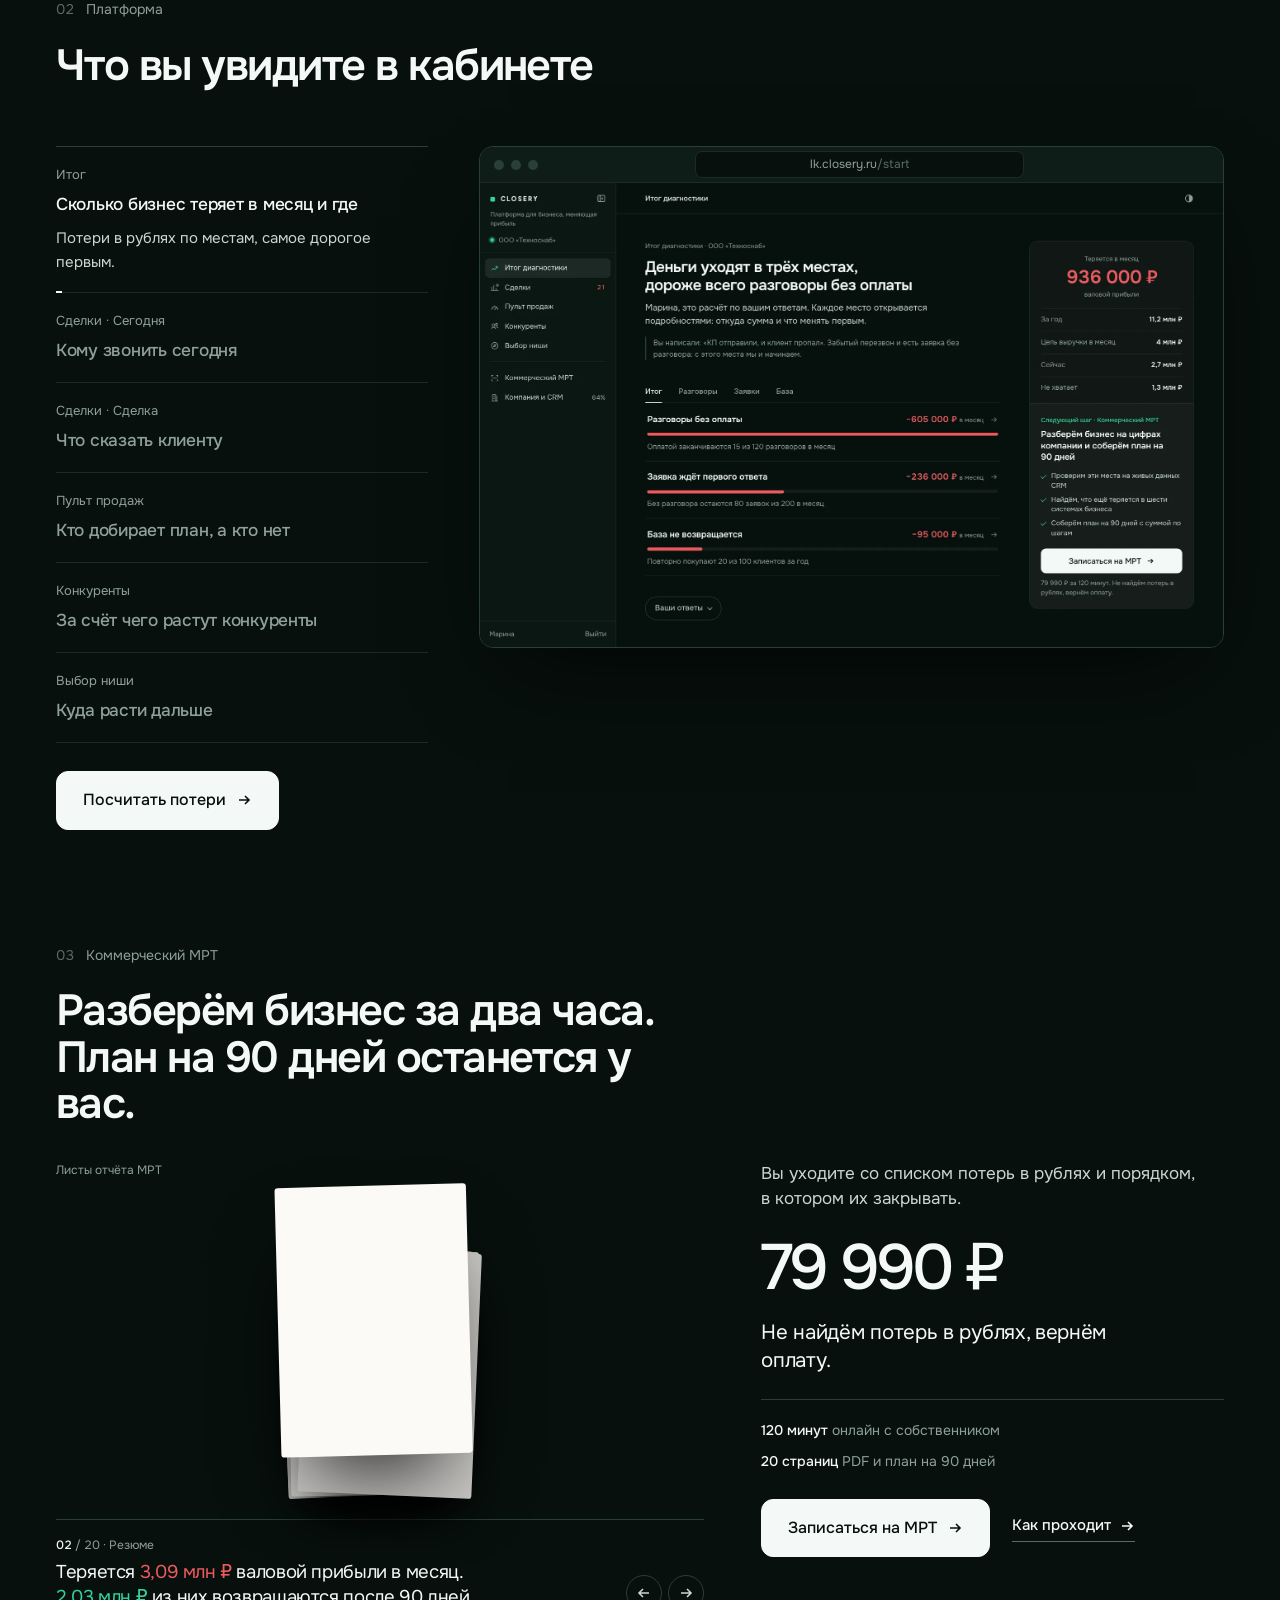
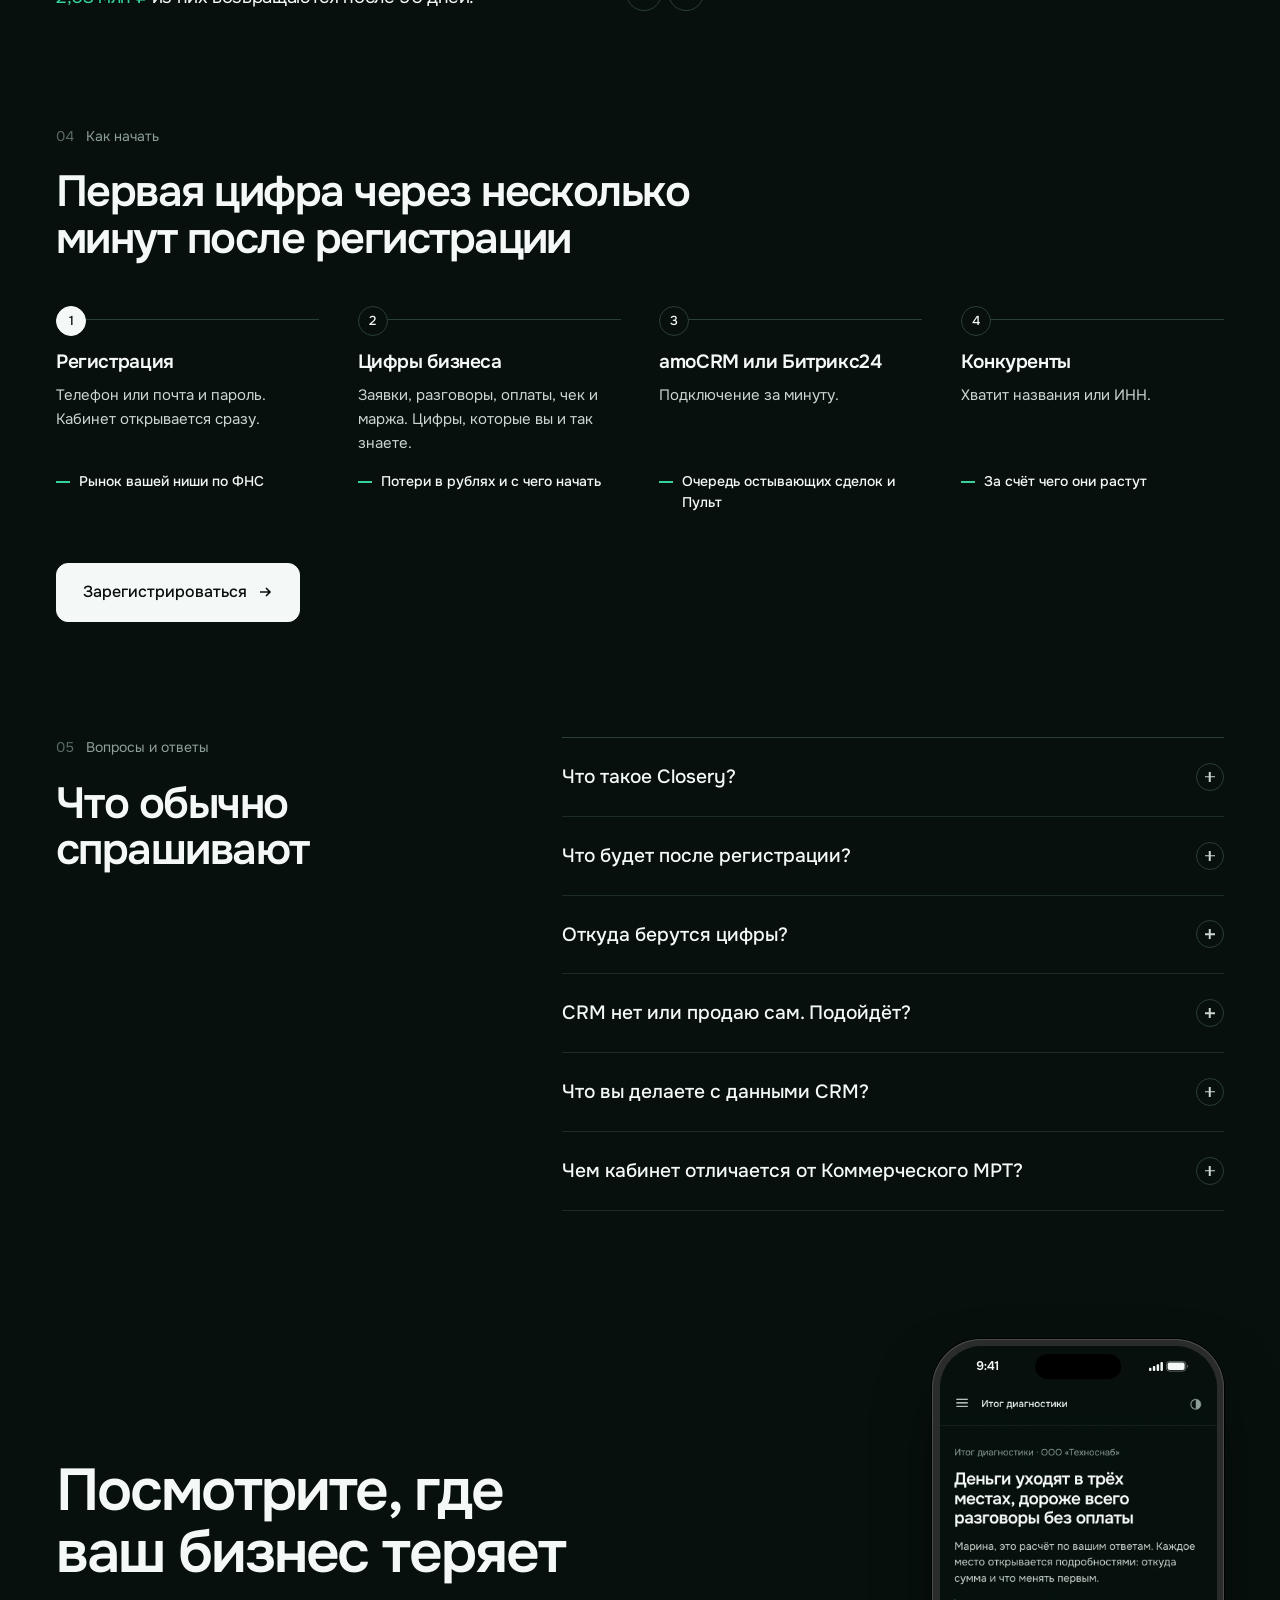
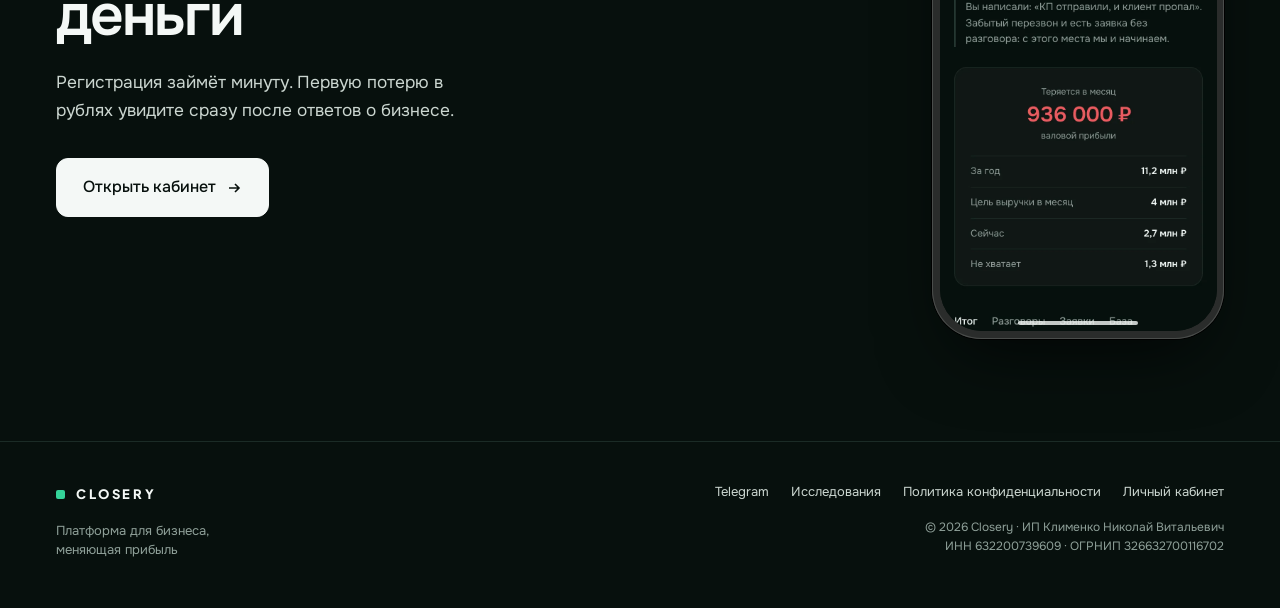
==== commit 348d15a1: "Главная: текст по тону Николая, плавная шапка - шапка уезжает за 0,8 с и выезжает за 0,6 с с мягким " ====
--- a/index.html
+++ b/index.html
@@ -46,7 +46,7 @@
    "name": "Что такое Closery?",
    "acceptedAnswer": {
     "@type": "Answer",
-    "text": "Платформа для бизнеса, меняющая прибыль. Находим, где бизнес теряет деньги, считаем потери в рублях и показываем, что менять первым. Кабинет бесплатный, платные только Коммерческий МРТ и работа после него."
+    "text": "Платформа для бизнеса, меняющая прибыль. Считаем, где бизнес теряет деньги, и показываем, что менять первым. Кабинет бесплатный. Платные только Коммерческий МРТ и внедрение после него."
    }
   },
   {
@@ -54,7 +54,7 @@
    "name": "Что будет после регистрации?",
    "acceptedAnswer": {
     "@type": "Answer",
-    "text": "Кабинет откроется сразу. Рынок, конкуренты и ниша работают по данным ФНС, а Сделки и Пульт до подключения CRM показаны на компании Техноснаб. Подключите amoCRM или Битрикс24, и появятся ваши сделки."
+    "text": "Кабинет откроется сразу. Рынок, конкуренты и ниша работают сразу. Сделки и Пульт до подключения CRM показаны на примере, после amoCRM или Битрикс24 там ваши сделки."
    }
   },
   {
@@ -62,7 +62,7 @@
    "name": "Откуда берутся цифры?",
    "acceptedAnswer": {
     "@type": "Answer",
-    "text": "Рынок и конкуренты из открытой отчётности ФНС. Потери считаем по вашим ответам и данным CRM, под каждой суммой стоит формула."
+    "text": "Рынок и конкуренты из открытой отчётности ФНС. Потери по вашим ответам и CRM, под каждой суммой формула."
    }
   },
   {
@@ -78,7 +78,7 @@
    "name": "Что вы делаете с данными CRM?",
    "acceptedAnswer": {
     "@type": "Answer",
-    "text": "Читаем этапы, задачи и звонки открытых сделок, чтобы найти те, что остывают. В CRM пишем только по вашей кнопке. Отключить CRM можно в разделе «Компания и CRM», доступ сотрём."
+    "text": "Читаем этапы, задачи и звонки открытых сделок, чтобы найти остывающие. Пишем в CRM только по вашей кнопке. Отключите CRM в разделе «Компания и CRM», и доступ удалится."
    }
   },
   {
@@ -86,7 +86,7 @@
    "name": "Чем кабинет отличается от Коммерческого МРТ?",
    "acceptedAnswer": {
     "@type": "Answer",
-    "text": "Кабинет каждый день следит за рынком, сделками и менеджерами. МРТ разбирает всю компанию за 120 минут: потери в рублях по шести системам бизнеса и план на 90 дней. NDA подписываем до доступа к данным, записаться можно в кабинете."
+    "text": "Кабинет каждый день следит за сделками, менеджерами и рынком. МРТ за 120 минут разбирает всю компанию по шести системам и даёт план на 90 дней. NDA подписываем до доступа к данным. Записаться можно в кабинете."
    }
   }
  ]
@@ -132,8 +132,8 @@
 .loss{color:var(--loss)}
 
 /* шапка */
-header.bar{position:sticky;top:0;z-index:50;background:color-mix(in srgb,var(--bg) 78%,transparent);-webkit-backdrop-filter:blur(18px) saturate(140%);backdrop-filter:blur(18px) saturate(140%);border-bottom:1px solid var(--rule);transition:transform .5s var(--ease),opacity .35s var(--ease)}
-header.bar.away{transform:translateY(-100%);opacity:0;pointer-events:none}   /* листают вниз: шапка уезжает, назад выезжает */
+header.bar{position:sticky;top:0;z-index:50;background:color-mix(in srgb,var(--bg) 78%,transparent);-webkit-backdrop-filter:blur(18px) saturate(140%);backdrop-filter:blur(18px) saturate(140%);border-bottom:1px solid var(--rule);will-change:transform;transition:transform .6s cubic-bezier(.33,1,.68,1)}
+header.bar.away{transform:translateY(calc(-100% - 2px));pointer-events:none;transition-duration:.8s;transition-timing-function:cubic-bezier(.65,0,.35,1)}   /* листают вниз: шапка уезжает, назад выезжает */
 .bar-in{display:flex;justify-content:space-between;align-items:center;height:68px;gap:20px}
 .logo{display:inline-flex;align-items:center;gap:11px;text-decoration:none;font-family:var(--brand);font-weight:800;font-size:13px;text-transform:uppercase;letter-spacing:.2em;color:var(--ink)}
 .logo i{width:9px;height:9px;border-radius:2px;background:var(--ok)}
@@ -725,7 +725,7 @@
   <div class="t">
     <p class="kick">Платформа для бизнеса, меняющая прибыль</p>
     <h1>Найдём, где бизнес теряет деньги</h1>
-    <p class="lede">Кабинет считает в рублях, куда уходят деньги, и каждое утро говорит, с чего начать.</p>
+    <p class="lede">Кабинет посчитает потери в рублях и каждое утро подскажет, с чего начать.</p>
     <p class="for">Для собственников и руководителей продаж</p>
     <div class="go"><a class="btn" href="https://lk.closery.ru/register?utm_source=site&amp;utm_content=hero">Открыть кабинет <svg width="16" height="16" viewBox="0 0 16 16" fill="none" aria-hidden="true"><path d="M3 8h10M9 4l4 4-4 4" stroke="currentColor" stroke-width="1.6"/></svg></a><span class="note">Бесплатно, нужна только регистрация</span></div>
   </div>
@@ -753,9 +753,9 @@
     </figure>
     <div class="founder-letter rv">
       <div class="founder-intro"><figure class="founder-photo"><img src="/founder.webp" width="790" height="905" alt="Николай Клименко" loading="lazy" decoding="async"></figure><div><p class="hello">Привет!<br>Это Николай.</p><p class="founder-sign">Николай Клименко<br>Автор методологии <span class="brand-mark"><i></i>Closery</span></p></div></div>
-      <p class="founder-quote">Я работал в бизнесах от инфобизнеса до логистики. Компании разные, а причины, которые мешают им расти, повторяются.</p>
-      <p class="founder-origin">Два года я превращал этот опыт в платформу. Чтобы путь от потери к её причине можно было пройти в своём бизнесе.</p>
-      <details class="founder-history"><summary>Как родился Closery</summary><div class="history-copy"><p>Я был коммерческим директором, входил в совет директоров. Видел бизнесы изнутри и находил причины, из-за которых компании не растут.</p><p>Два года назад мы с партнёром открыли агентство: помогать бизнесу через найм, адаптацию и качественный онбординг. Агентство не пошло: нам не хватило нужных инвестиций.</p><p>Идея осталась. Два года я разрабатывал Closery, чтобы метод поиска причин, найденный в проектах, помогал расти и другим компаниям.</p></div></details>
+      <p class="founder-quote">Я работал в компаниях от инфобизнеса до логистики. Рынки разные, а стоят на месте они по одним и тем же причинам.</p>
+      <p class="founder-origin">Два года я собирал этот опыт в платформу. Теперь собственник сам доходит от потери до её причины.</p>
+      <details class="founder-history"><summary>Как родился Closery</summary><div class="history-copy"><p>Я был коммерческим директором и входил в совет директоров. Изнутри хорошо видно, почему компания перестаёт расти.</p><p>Два года назад мы с партнёром открыли агентство по найму, адаптации и онбордингу. Оно не взлетело, не хватило инвестиций.</p><p>Идея осталась. Метод, которым я находил причины в своих проектах, теперь работает в Closery для любой компании.</p></div></details>
     </div>
   </div>
 </section>
@@ -765,7 +765,7 @@
     <div><p class="kick">Платформа</p><h2>Что вы увидите в кабинете</h2></div>
   </div>
   <div class="pf" id="pf" data-cycle="6500">
-    <ol class="pf-list"><li class="on"><button type="button" data-i="0" data-url="start"><span class="nm">Итог</span><span class="q">Сколько бизнес теряет в месяц и где</span><span class="a">Потери в рублях по местам, самое дорогое первым.</span></button></li><li><button type="button" data-i="1" data-url="review"><span class="nm">Сделки · Сегодня</span><span class="q">Кому звонить сегодня</span><span class="a">Очередь из остывающих сделок, собранная из CRM.</span></button></li><li><button type="button" data-i="2" data-url="review"><span class="nm">Сделки · Сделка</span><span class="q">Что сказать клиенту</span><span class="a">Причина, следующий шаг и скрипт звонка. Задача уходит в amoCRM кнопкой.</span></button></li><li><button type="button" data-i="3" data-url="pulse"><span class="nm">Пульт продаж</span><span class="q">Кто добирает план, а кто нет</span><span class="a">Заявки, разговоры и оплаты за неделю. Где просело и сколько это в рублях.</span></button></li><li><button type="button" data-i="4" data-url="competitors"><span class="nm">Конкуренты</span><span class="q">За счёт чего растут конкуренты</span><span class="a">Сайты, вакансии и отчётность конкурентов. Три рычага роста.</span></button></li><li><button type="button" data-i="5" data-url="niche"><span class="nm">Выбор ниши</span><span class="q">Куда расти дальше</span><span class="a">Все компании России за 10 лет по данным ФНС. Где ниши растут и где мало игроков.</span></button></li></ol>
+    <ol class="pf-list"><li class="on"><button type="button" data-i="0" data-url="start"><span class="nm">Итог</span><span class="q">Сколько бизнес теряет в месяц и где</span><span class="a">Потери в рублях по местам, самое дорогое первым.</span></button></li><li><button type="button" data-i="1" data-url="review"><span class="nm">Сделки · Сегодня</span><span class="q">Кому звонить сегодня</span><span class="a">Сделки из CRM, которые остывают прямо сейчас.</span></button></li><li><button type="button" data-i="2" data-url="review"><span class="nm">Сделки · Сделка</span><span class="q">Что сказать клиенту</span><span class="a">Причина, следующий шаг и скрипт звонка. Задача ставится в amoCRM одной кнопкой.</span></button></li><li><button type="button" data-i="3" data-url="pulse"><span class="nm">Пульт продаж</span><span class="q">Кто добирает план, а кто нет</span><span class="a">Заявки, разговоры и оплаты за неделю. Где просело и сколько это в рублях.</span></button></li><li><button type="button" data-i="4" data-url="competitors"><span class="nm">Конкуренты</span><span class="q">За счёт чего растут конкуренты</span><span class="a">Сайты, вакансии и отчётность. Три рычага, на которых они растут.</span></button></li><li><button type="button" data-i="5" data-url="niche"><span class="nm">Выбор ниши</span><span class="q">Куда расти дальше</span><span class="a">Все компании России за 10 лет по данным ФНС. Где ниши растут и где мало игроков.</span></button></li></ol>
     <div class="pf-view"><div class="win"><div class="win-b"><i></i><i></i><i></i><span>lk.closery.ru<b>/start</b></span></div><div class="shots"><img class="tl on" data-i="0" src="/media/v3/itog-d-light.webp" width="1800" height="1125" alt="Итог: сколько бизнес теряет в месяц и где" loading="lazy" decoding="async"><img class="td on" data-i="0" src="/media/v3/itog-d-dark.webp" width="1800" height="1125" alt="" loading="lazy" decoding="async"><img class="tl" data-i="1" src="/media/v3/today-d-light.webp" width="1800" height="1125" alt="Сделки · Сегодня: кому звонить сегодня" loading="lazy" decoding="async"><img class="td" data-i="1" src="/media/v3/today-d-dark.webp" width="1800" height="1125" alt="" loading="lazy" decoding="async"><img class="tl" data-i="2" src="/media/v3/deal-d-light.webp" width="1800" height="1125" alt="Сделки · Сделка: что сказать клиенту" loading="lazy" decoding="async"><img class="td" data-i="2" src="/media/v3/deal-d-dark.webp" width="1800" height="1125" alt="" loading="lazy" decoding="async"><img class="tl" data-i="3" src="/media/v3/pulse-d-light.webp" width="1800" height="1125" alt="Пульт продаж: кто добирает план, а кто нет" loading="lazy" decoding="async"><img class="td" data-i="3" src="/media/v3/pulse-d-dark.webp" width="1800" height="1125" alt="" loading="lazy" decoding="async"><img class="tl" data-i="4" src="/media/v3/comp-d-light.webp" width="1800" height="1125" alt="Конкуренты: за счёт чего растут конкуренты" loading="lazy" decoding="async"><img class="td" data-i="4" src="/media/v3/comp-d-dark.webp" width="1800" height="1125" alt="" loading="lazy" decoding="async"><img class="tl" data-i="5" src="/media/v3/niche-d-light.webp" width="1800" height="1125" alt="Выбор ниши: куда расти дальше" loading="lazy" decoding="async"><img class="td" data-i="5" src="/media/v3/niche-d-dark.webp" width="1800" height="1125" alt="" loading="lazy" decoding="async"></div></div><div class="ph"><div class="scr"><div class="sb"><b>9:41</b><i class="isl"></i><span class="ic"><svg class="sig" viewBox="0 0 17 11"><rect x="0" y="7" width="3" height="4" rx="1.1"/><rect x="4.67" y="5" width="3" height="6" rx="1.1"/><rect x="9.33" y="2.6" width="3" height="8.4" rx="1.1"/><rect x="14" y="0" width="3" height="11" rx="1.1"/></svg><svg class="bat" viewBox="0 0 28 13"><rect x=".5" y=".5" width="24" height="12" rx="3.9" fill="none" stroke="currentColor" stroke-opacity=".45"/><rect x="2" y="2" width="21" height="9" rx="2.4"/><path d="M26 4.6a2.1 2.1 0 0 1 0 3.8z" fill-opacity=".4"/></svg></span></div><div class="shots"><img class="tl on" data-i="0" src="/media/v3/itog-m-light.webp" width="780" height="1688" alt="Итог: сколько бизнес теряет в месяц и где" loading="lazy" decoding="async"><img class="td on" data-i="0" src="/media/v3/itog-m-dark.webp" width="780" height="1688" alt="" loading="lazy" decoding="async"><img class="tl" data-i="1" src="/media/v3/today-m-light.webp" width="780" height="1688" alt="Сделки · Сегодня: кому звонить сегодня" loading="lazy" decoding="async"><img class="td" data-i="1" src="/media/v3/today-m-dark.webp" width="780" height="1688" alt="" loading="lazy" decoding="async"><img class="tl" data-i="2" src="/media/v3/deal-m-light.webp" width="780" height="1688" alt="Сделки · Сделка: что сказать клиенту" loading="lazy" decoding="async"><img class="td" data-i="2" src="/media/v3/deal-m-dark.webp" width="780" height="1688" alt="" loading="lazy" decoding="async"><img class="tl" data-i="3" src="/media/v3/pulse-m-light.webp" width="780" height="1688" alt="Пульт продаж: кто добирает план, а кто нет" loading="lazy" decoding="async"><img class="td" data-i="3" src="/media/v3/pulse-m-dark.webp" width="780" height="1688" alt="" loading="lazy" decoding="async"><img class="tl" data-i="4" src="/media/v3/comp-m-light.webp" width="780" height="1688" alt="Конкуренты: за счёт чего растут конкуренты" loading="lazy" decoding="async"><img class="td" data-i="4" src="/media/v3/comp-m-dark.webp" width="780" height="1688" alt="" loading="lazy" decoding="async"><img class="tl" data-i="5" src="/media/v3/niche-m-light.webp" width="780" height="1688" alt="Выбор ниши: куда расти дальше" loading="lazy" decoding="async"><img class="td" data-i="5" src="/media/v3/niche-m-dark.webp" width="780" height="1688" alt="" loading="lazy" decoding="async"></div><i class="home"></i></div></div></div>
   </div>
   <div class="go pf-go"><a class="btn" href="https://lk.closery.ru/register?utm_source=site&amp;utm_content=platform">Посчитать потери <svg width="16" height="16" viewBox="0 0 16 16" fill="none" aria-hidden="true"><path d="M3 8h10M9 4l4 4-4 4" stroke="currentColor" stroke-width="1.6"/></svg></a></div>
@@ -777,13 +777,13 @@
   </div>
   <div class="sx">
     <figure class="mri-doc rv">
-      <div class="doc-meta"><span>Листы настоящего отчёта МРТ</span></div>
+      <div class="doc-meta"><span>Листы отчёта МРТ</span></div>
       <div class="doc-stage" id="mriDoc"><button class="doc-page" type="button" style="--i:0;--j:-1.5deg" data-no="02" data-name="Резюме" data-cap="Теряется <em class=&quot;neg&quot;>3,09&nbsp;млн&nbsp;₽</em> валовой прибыли в месяц. <em class=&quot;pos&quot;>2,03&nbsp;млн&nbsp;₽</em> из них возвращаются после 90 дней." aria-label="Страница 02 из 20: Резюме" aria-pressed="false"><img src="media/report-pdf/summary.webp" width="640" height="902" alt="" loading="lazy" decoding="async"></button><button class="doc-page" type="button" style="--i:1;--j:2deg" data-no="04" data-name="Ведомость потерь" data-cap="Дороже всего переговоры и закрытие: <em class=&quot;neg&quot;>2,09&nbsp;млн&nbsp;₽</em> в месяц, 68% всех потерь." aria-label="Страница 04 из 20: Ведомость потерь" aria-pressed="false"><img src="media/report-pdf/ledger.webp" width="640" height="902" alt="" loading="lazy" decoding="async"></button><button class="doc-page" type="button" style="--i:2;--j:-2.5deg" data-no="07" data-name="Диагноз" data-cap="Корень один: продажи замкнуты на собственнике. Из него растут потери на трёх этапах воронки." aria-label="Страница 07 из 20: Диагноз" aria-pressed="false"><img src="media/report-pdf/diagnosis.webp" width="640" height="902" alt="" loading="lazy" decoding="async"></button><button class="doc-page" type="button" style="--i:3;--j:1deg" data-no="10" data-name="Что делать" data-cap="Разговоры не доходят до оплаты: <em class=&quot;neg&quot;>1,5&nbsp;млн&nbsp;₽</em> в месяц. Что меняем и как это посчитали." aria-label="Страница 10 из 20: Что делать" aria-pressed="false"><img src="media/report-pdf/fix.webp" width="640" height="902" alt="" loading="lazy" decoding="async"></button><button class="doc-page" type="button" style="--i:4;--j:-1deg" data-no="12" data-name="План на 90 дней" data-cap="Три волны за 90 дней. Каждую принимаем по метрике." aria-label="Страница 12 из 20: План на 90 дней" aria-pressed="false"><img src="media/report-pdf/plan.webp" width="640" height="902" alt="" loading="lazy" decoding="async"></button><button class="doc-page" type="button" style="--i:5;--j:2.5deg" data-no="14" data-name="Цена ожидания" data-cap="Если ничего не менять, за год компания недополучит <em class=&quot;neg&quot;>37,1&nbsp;млн&nbsp;₽</em>. Со стартом сейчас вернётся <em class=&quot;pos&quot;>20,5&nbsp;млн&nbsp;₽</em>." aria-label="Страница 14 из 20: Цена ожидания" aria-pressed="false"><img src="media/report-pdf/wait.webp" width="640" height="902" alt="" loading="lazy" decoding="async"></button></div>
       <figcaption class="doc-cap" aria-live="polite"><p class="doc-no" id="mriDocNo"><b>02</b> / 20 · Резюме</p><p class="doc-line" id="mriDocLine">Теряется <em class="neg">3,09&nbsp;млн&nbsp;₽</em> валовой прибыли в месяц. <em class="pos">2,03&nbsp;млн&nbsp;₽</em> из них возвращаются после 90 дней.</p>
         <div class="doc-nav"><button type="button" id="mriDocPrev" aria-label="Предыдущий лист"><svg width="16" height="16" viewBox="0 0 16 16" fill="none" aria-hidden="true"><path d="M13 8H3M7 4L3 8l4 4" stroke="currentColor" stroke-width="1.6"/></svg></button><button type="button" id="mriDocNext" aria-label="Следующий лист"><svg width="16" height="16" viewBox="0 0 16 16" fill="none" aria-hidden="true"><path d="M3 8h10M9 4l4 4-4 4" stroke="currentColor" stroke-width="1.6"/></svg></button></div></figcaption>
     </figure>
     <div class="mri-offer rv">
-      <p class="mri-offer-intro">Выйдете с ответом: где теряются деньги, почему и в каком порядке это исправлять.</p>
+      <p class="mri-offer-intro">Вы уходите со списком потерь в рублях и порядком, в котором их закрывать.</p>
       <p class="mri-price">79&nbsp;990&nbsp;₽</p>
       <p class="mri-guarantee">Не найдём потерь в рублях, вернём оплату.</p>
       <ul class="mri-facts"><li><b>120 минут</b> онлайн с собственником</li><li><b>20 страниц</b> PDF и план на 90 дней</li></ul>
@@ -796,21 +796,21 @@
   <div class="head">
     <div><p class="kick">Как начать</p><h2>Первая цифра через несколько минут после регистрации</h2></div>
   </div>
-  <ol class="st"><li><h3>Регистрация</h3><p>Телефон или почта и пароль. Кабинет открывается сразу.</p><em>Рынок вашей ниши по ФНС</em></li><li><h3>Цифры бизнеса</h3><p>Заявки, разговоры, оплаты, чек и маржа. Всё это вы знаете.</p><em>Потери в рублях и с чего начать</em></li><li><h3>amoCRM или Битрикс24</h3><p>Подключение за минуту.</p><em>Очередь остывающих сделок и Пульт</em></li><li><h3>Конкуренты</h3><p>Название компании или ИНН.</p><em>Три рычага роста</em></li></ol>
+  <ol class="st"><li><h3>Регистрация</h3><p>Телефон или почта и пароль. Кабинет открывается сразу.</p><em>Рынок вашей ниши по ФНС</em></li><li><h3>Цифры бизнеса</h3><p>Заявки, разговоры, оплаты, чек и маржа. Цифры, которые вы и так знаете.</p><em>Потери в рублях и с чего начать</em></li><li><h3>amoCRM или Битрикс24</h3><p>Подключение за минуту.</p><em>Очередь остывающих сделок и Пульт</em></li><li><h3>Конкуренты</h3><p>Хватит названия или ИНН.</p><em>За счёт чего они растут</em></li></ol>
   <div class="go st-go"><a class="btn" href="https://lk.closery.ru/register?utm_source=site&amp;utm_content=how">Зарегистрироваться <svg width="16" height="16" viewBox="0 0 16 16" fill="none" aria-hidden="true"><path d="M3 8h10M9 4l4 4-4 4" stroke="currentColor" stroke-width="1.6"/></svg></a></div>
 </section>
 
 <section class="sec w" id="faq">
   <div class="faq-wrap">
     <div><p class="kick">Вопросы и ответы</p><h2>Что обычно спрашивают</h2></div>
-    <div class="faq"><div class="faq-item"><button class="faq-q" type="button">Что такое Closery?<i></i></button><div class="faq-a"><p>Платформа для бизнеса, меняющая прибыль. Находим, где бизнес теряет деньги, считаем потери в рублях и показываем, что менять первым. Кабинет бесплатный, платные только Коммерческий МРТ и работа после него.</p></div></div><div class="faq-item"><button class="faq-q" type="button">Что будет после регистрации?<i></i></button><div class="faq-a"><p>Кабинет откроется сразу. Рынок, конкуренты и ниша работают по данным ФНС, а Сделки и Пульт до подключения CRM показаны на компании Техноснаб. Подключите amoCRM или Битрикс24, и появятся ваши сделки.</p></div></div><div class="faq-item"><button class="faq-q" type="button">Откуда берутся цифры?<i></i></button><div class="faq-a"><p>Рынок и конкуренты из открытой отчётности ФНС. Потери считаем по вашим ответам и данным CRM, под каждой суммой стоит формула.</p></div></div><div class="faq-item"><button class="faq-q" type="button">CRM нет или продаю сам. Подойдёт?<i></i></button><div class="faq-a"><p>Да. Рынок, конкуренты и ниша открываются по названию компании, а Пульт считает по четырём цифрам в неделю, которые вы вносите сами.</p></div></div><div class="faq-item"><button class="faq-q" type="button">Что вы делаете с данными CRM?<i></i></button><div class="faq-a"><p>Читаем этапы, задачи и звонки открытых сделок, чтобы найти те, что остывают. В CRM пишем только по вашей кнопке. Отключить CRM можно в разделе «Компания и CRM», доступ сотрём.</p></div></div><div class="faq-item"><button class="faq-q" type="button">Чем кабинет отличается от Коммерческого МРТ?<i></i></button><div class="faq-a"><p>Кабинет каждый день следит за рынком, сделками и менеджерами. МРТ разбирает всю компанию за 120 минут: потери в рублях по шести системам бизнеса и план на 90 дней. NDA подписываем до доступа к данным, записаться можно в кабинете.</p></div></div></div>
+    <div class="faq"><div class="faq-item"><button class="faq-q" type="button">Что такое Closery?<i></i></button><div class="faq-a"><p>Платформа для бизнеса, меняющая прибыль. Считаем, где бизнес теряет деньги, и показываем, что менять первым. Кабинет бесплатный. Платные только Коммерческий МРТ и внедрение после него.</p></div></div><div class="faq-item"><button class="faq-q" type="button">Что будет после регистрации?<i></i></button><div class="faq-a"><p>Кабинет откроется сразу. Рынок, конкуренты и ниша работают сразу. Сделки и Пульт до подключения CRM показаны на примере, после amoCRM или Битрикс24 там ваши сделки.</p></div></div><div class="faq-item"><button class="faq-q" type="button">Откуда берутся цифры?<i></i></button><div class="faq-a"><p>Рынок и конкуренты из открытой отчётности ФНС. Потери по вашим ответам и CRM, под каждой суммой формула.</p></div></div><div class="faq-item"><button class="faq-q" type="button">CRM нет или продаю сам. Подойдёт?<i></i></button><div class="faq-a"><p>Да. Рынок, конкуренты и ниша открываются по названию компании, а Пульт считает по четырём цифрам в неделю, которые вы вносите сами.</p></div></div><div class="faq-item"><button class="faq-q" type="button">Что вы делаете с данными CRM?<i></i></button><div class="faq-a"><p>Читаем этапы, задачи и звонки открытых сделок, чтобы найти остывающие. Пишем в CRM только по вашей кнопке. Отключите CRM в разделе «Компания и CRM», и доступ удалится.</p></div></div><div class="faq-item"><button class="faq-q" type="button">Чем кабинет отличается от Коммерческого МРТ?<i></i></button><div class="faq-a"><p>Кабинет каждый день следит за сделками, менеджерами и рынком. МРТ за 120 минут разбирает всю компанию по шести системам и даёт план на 90 дней. NDA подписываем до доступа к данным. Записаться можно в кабинете.</p></div></div></div>
   </div>
 </section>
 
 <section class="w end" id="end">
   <div>
     <h2>Посмотрите, где ваш бизнес теряет деньги</h2>
-    <p class="lede">Регистрация за минуту. Первую цифру увидите после ответов о бизнесе.</p>
+    <p class="lede">Регистрация займёт минуту. Первую потерю в рублях увидите сразу после ответов о бизнесе.</p>
     <div class="go"><a class="btn" href="https://lk.closery.ru/register?utm_source=site&amp;utm_content=end">Открыть кабинет <svg width="16" height="16" viewBox="0 0 16 16" fill="none" aria-hidden="true"><path d="M3 8h10M9 4l4 4-4 4" stroke="currentColor" stroke-width="1.6"/></svg></a></div>
   </div>
   <div class="ph"><div class="scr"><div class="sb"><b>9:41</b><i class="isl"></i><span class="ic"><svg class="sig" viewBox="0 0 17 11"><rect x="0" y="7" width="3" height="4" rx="1.1"/><rect x="4.67" y="5" width="3" height="6" rx="1.1"/><rect x="9.33" y="2.6" width="3" height="8.4" rx="1.1"/><rect x="14" y="0" width="3" height="11" rx="1.1"/></svg><svg class="bat" viewBox="0 0 28 13"><rect x=".5" y=".5" width="24" height="12" rx="3.9" fill="none" stroke="currentColor" stroke-opacity=".45"/><rect x="2" y="2" width="21" height="9" rx="2.4"/><path d="M26 4.6a2.1 2.1 0 0 1 0 3.8z" fill-opacity=".4"/></svg></span></div><div class="shots"><img class="tl on" data-i="0" src="/media/v3/itog-m-light.webp" width="780" height="1688" alt="Итог кабинета: места потерь в рублях" loading="lazy" decoding="async"><img class="td on" data-i="0" src="/media/v3/itog-m-dark.webp" width="780" height="1688" alt="" loading="lazy" decoding="async"></div><i class="home"></i></div></div>
@@ -900,11 +900,18 @@
     var io=new IntersectionObserver(function(es){es.forEach(function(e){if(e.isIntersecting){reveal(e.target);io.unobserve(e.target);}});},{rootMargin:'0px 0px -10% 0px'});
     pending.forEach(function(el){io.observe(el);});
   }
-  var bar=document.getElementById('progress'),head=document.querySelector('header.bar'),lastY=scrollY,tk=false;
+  var bar=document.getElementById('progress'),head=document.querySelector('header.bar'),lastY=scrollY,turnY=scrollY,down=false,tk=false;
   function onScroll(){
     sweep();
-    var y=scrollY,dy=y-lastY;   // шапка прячется, когда листают вниз, и выезжает при первом движении вверх
-    if(Math.abs(dy)>6||y<80){head.classList.toggle('away',y>=80&&dy>0&&!(menu&&menu.classList.contains('open')));lastY=y;}
+    // шапка уезжает, когда пролистали вниз 60 px подряд, и выезжает после 30 px вверх: мелкие рывки колеса её не дёргают
+    var y=scrollY,d=y>lastY;
+    if(y!==lastY&&d!==down){down=d;turnY=lastY;}
+    lastY=y;
+    var away=head.classList.contains('away');
+    if(y<120||(menu&&menu.classList.contains('open')))away=false;
+    else if(down&&y-turnY>60)away=true;
+    else if(!down&&turnY-y>30)away=false;
+    head.classList.toggle('away',away);
     var h=document.documentElement.scrollHeight-innerHeight;bar.style.setProperty('--p',h>0?Math.min(1,scrollY/h):0);
     var hb=hero.querySelector('.btn').getBoundingClientRect();   // плашка, пока кнопки обложки не видно
     sticky.classList.toggle('show',hb.bottom<0||hb.top>innerHeight-8);
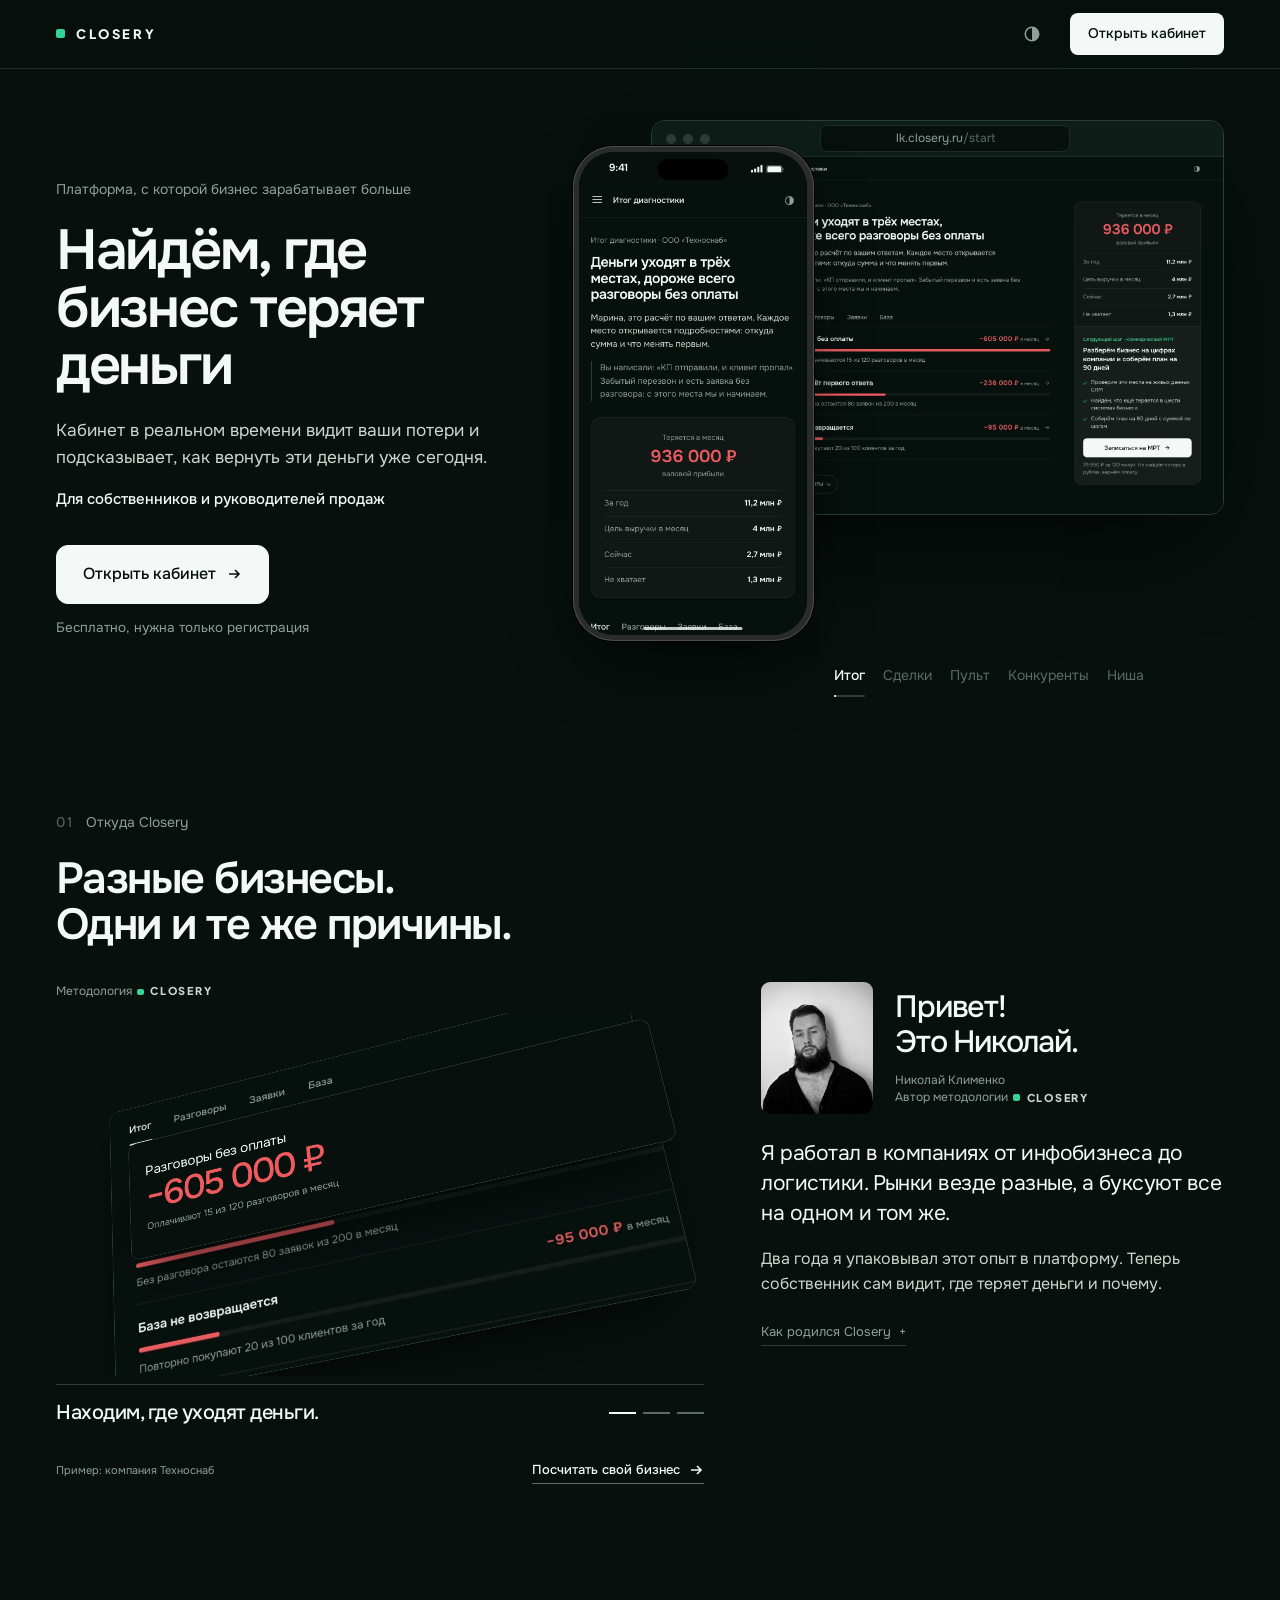
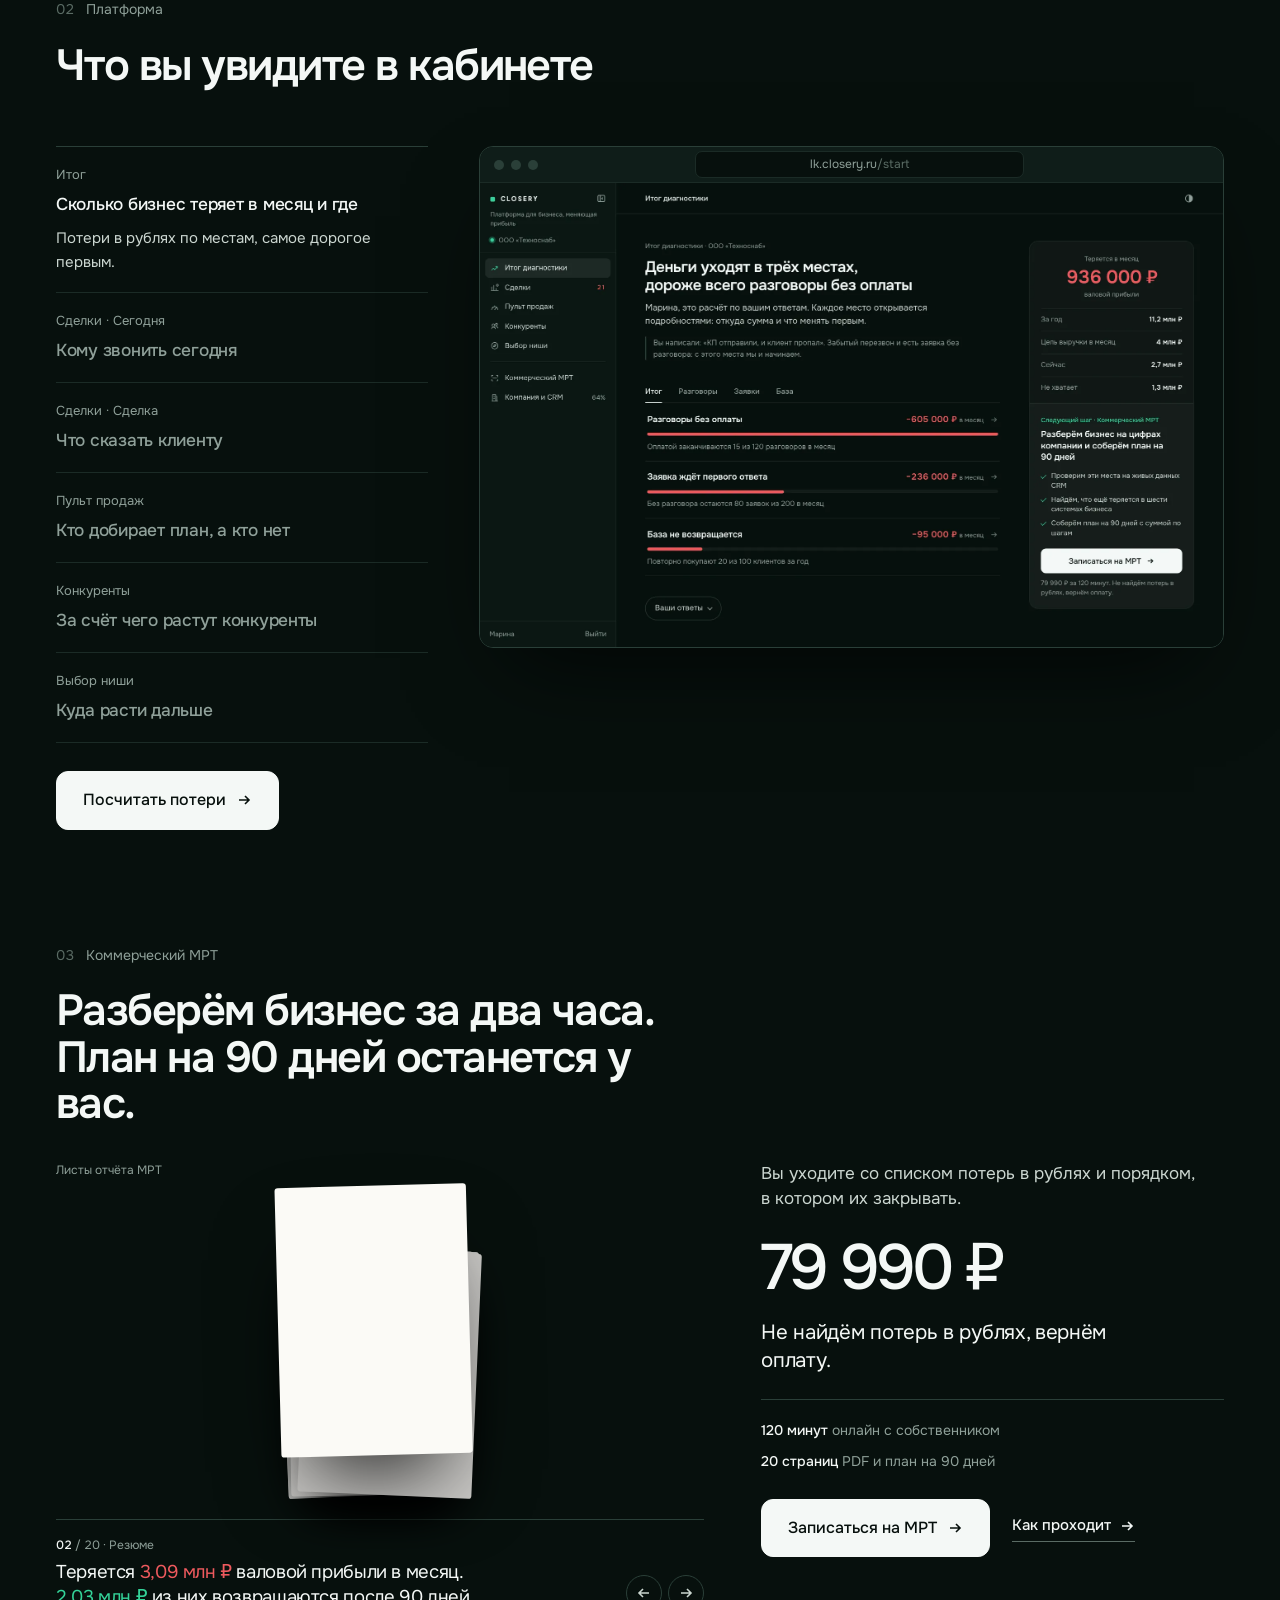
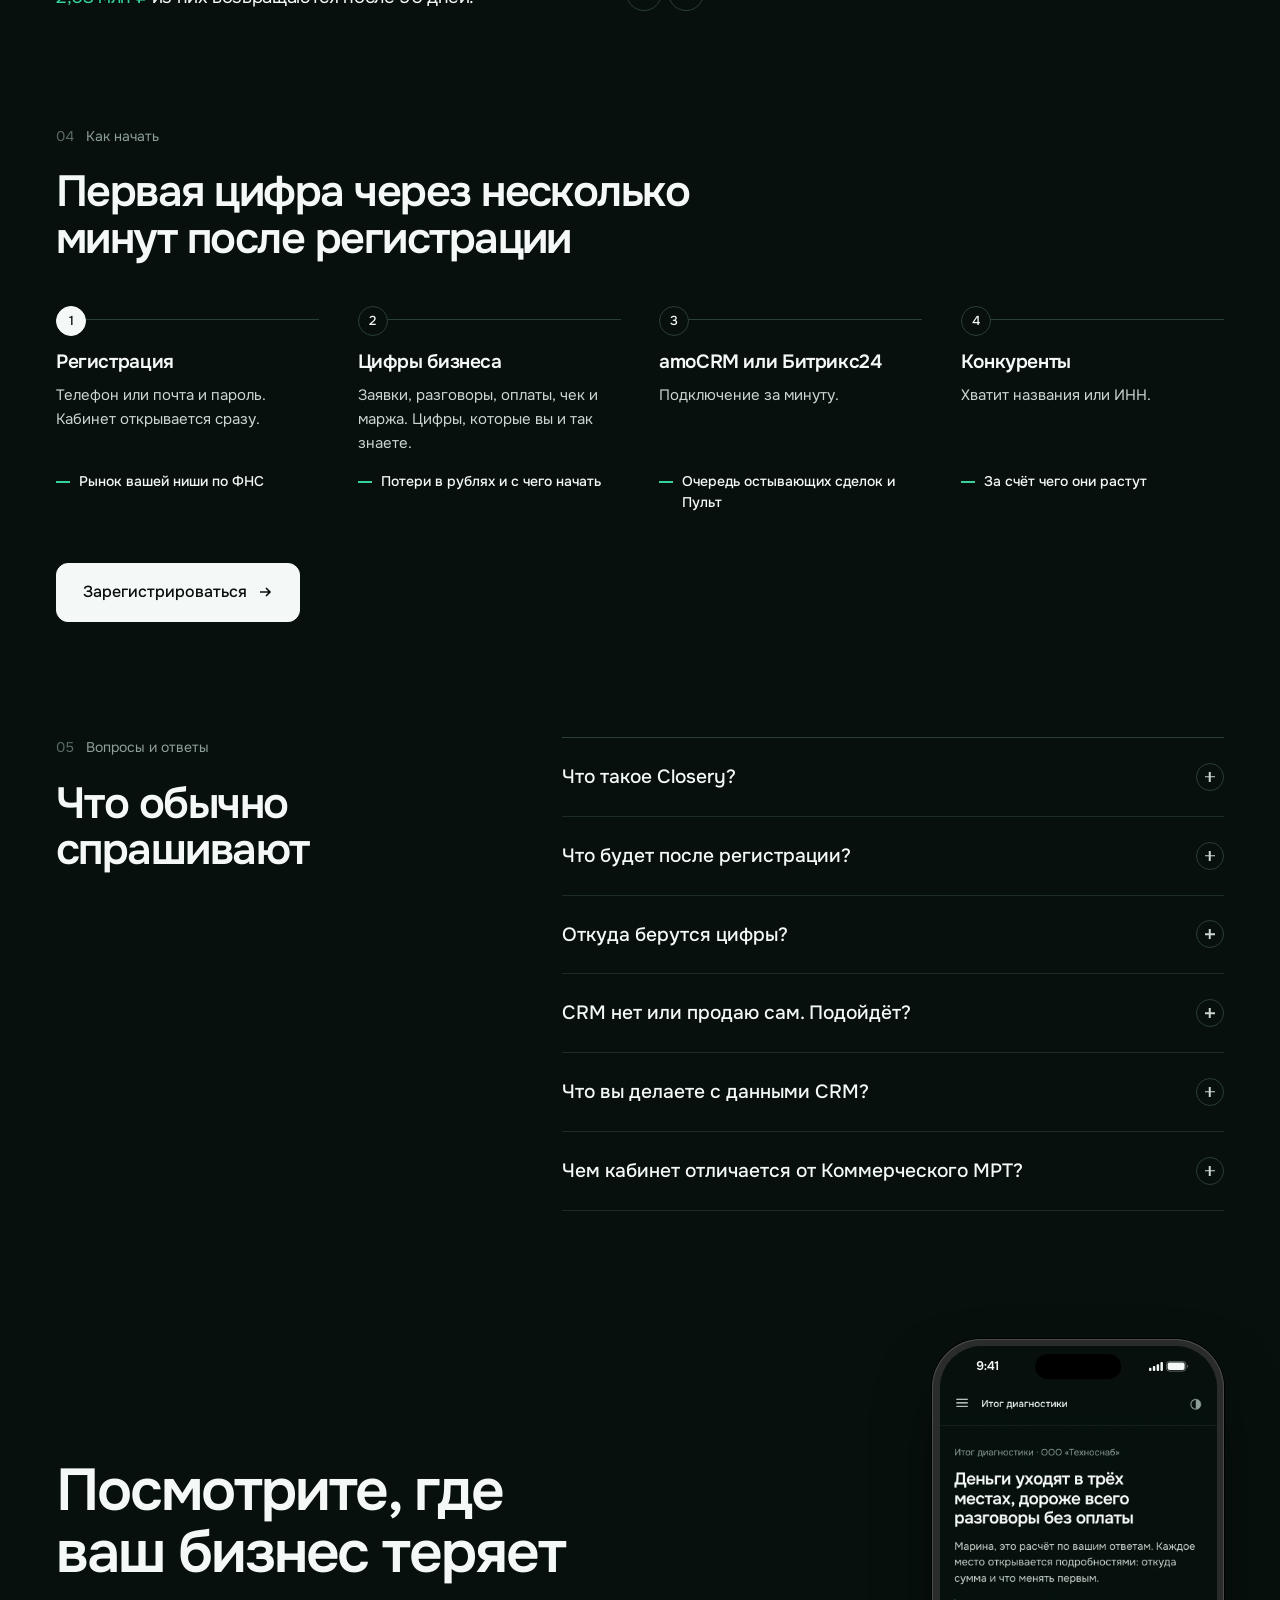
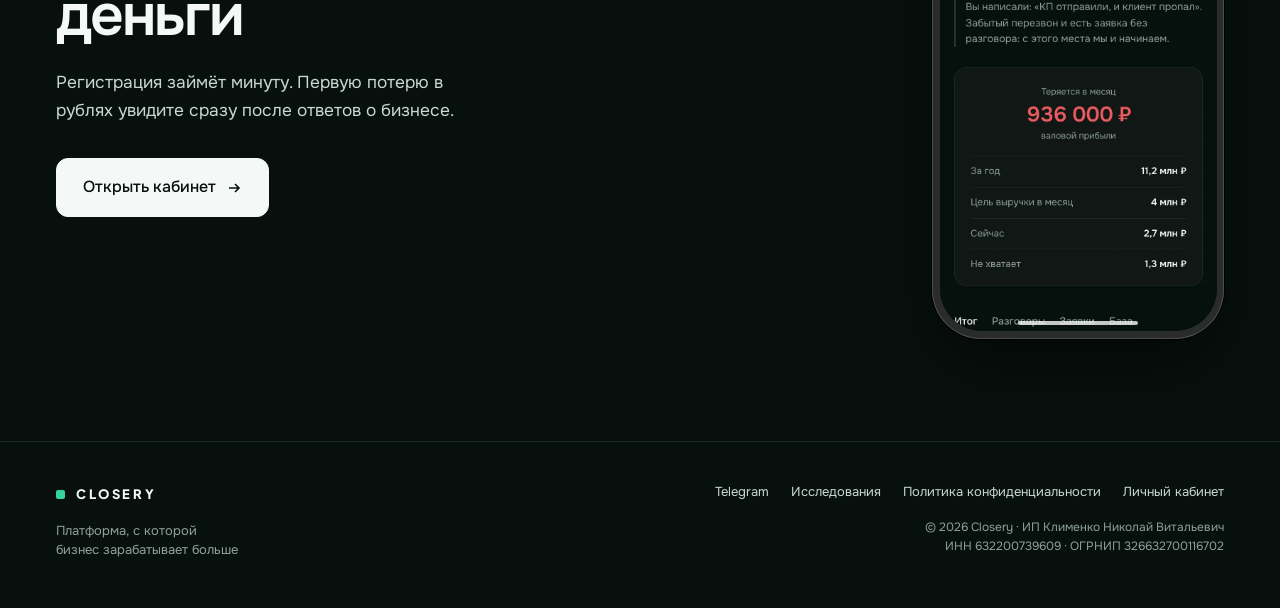
==== commit 62555736: "Новый слоган «Платформа, с которой бизнес зарабатывает больше», подводка обложки и текст Николая - с" ====
--- a/index.html
+++ b/index.html
@@ -4,7 +4,7 @@
 <meta charset="utf-8">
 <meta name="viewport" content="width=device-width, initial-scale=1">
 <script src="/theme.js"></script>
-<title>Платформа для бизнеса, меняющая прибыль | Closery</title>
+<title>Платформа, с которой бизнес зарабатывает больше | Closery</title>
 <meta name="description" content="Closery находит, где бизнес теряет деньги: заявки без разговора, сделки без следующего шага, клиенты, которые не вернулись. Рынок и конкуренты по ФНС сразу, сделки и пульт продаж по вашей CRM, внедрение за 90 дней. Кабинет бесплатно, нужна только регистрация.">
 <link rel="canonical" href="https://closery.ru/">
 <meta name="robots" content="index, follow, max-image-preview:large">
@@ -14,7 +14,7 @@
 <meta property="og:type" content="website">
 <meta property="og:locale" content="ru_RU">
 <meta property="og:site_name" content="Closery">
-<meta property="og:title" content="Платформа для бизнеса, меняющая прибыль | Closery">
+<meta property="og:title" content="Платформа, с которой бизнес зарабатывает больше | Closery">
 <meta property="og:description" content="Closery находит, где бизнес теряет деньги: заявки без разговора, сделки без следующего шага, клиенты, которые не вернулись. Рынок и конкуренты по ФНС сразу, сделки и пульт продаж по вашей CRM, внедрение за 90 дней. Кабинет бесплатно, нужна только регистрация.">
 <meta property="og:url" content="https://closery.ru/">
 <meta property="og:image" content="https://closery.ru/og.png">
@@ -22,7 +22,7 @@
 <meta property="og:image:height" content="630">
 <meta name="twitter:image" content="https://closery.ru/og.png">
 <meta name="twitter:card" content="summary_large_image">
-<meta name="twitter:title" content="Платформа для бизнеса, меняющая прибыль | Closery">
+<meta name="twitter:title" content="Платформа, с которой бизнес зарабатывает больше | Closery">
 <meta name="twitter:description" content="Closery находит, где бизнес теряет деньги: заявки без разговора, сделки без следующего шага, клиенты, которые не вернулись. Рынок и конкуренты по ФНС сразу, сделки и пульт продаж по вашей CRM, внедрение за 90 дней. Кабинет бесплатно, нужна только регистрация.">
 
 <script type="application/ld+json">
@@ -33,7 +33,7 @@
  "url": "https://closery.ru/",
  "logo": "https://closery.ru/apple-touch-icon.png",
  "email": "klimenko@closery.ru",
- "description": "Платформа для бизнеса, меняющая прибыль: находит, где бизнес теряет деньги, считает потери в прибыли и показывает, как их вернуть."
+ "description": "Платформа, с которой бизнес зарабатывает больше: находит, где бизнес теряет деньги, считает потери в прибыли и показывает, как их вернуть."
 }
 </script>
 <script type="application/ld+json">
@@ -46,7 +46,7 @@
    "name": "Что такое Closery?",
    "acceptedAnswer": {
     "@type": "Answer",
-    "text": "Платформа для бизнеса, меняющая прибыль. Считаем, где бизнес теряет деньги, и показываем, что менять первым. Кабинет бесплатный. Платные только Коммерческий МРТ и внедрение после него."
+    "text": "Платформа, с которой бизнес зарабатывает больше. Считаем, где бизнес теряет деньги, и показываем, что менять первым. Кабинет бесплатный. Платные только Коммерческий МРТ и внедрение после него."
    }
   },
   {
@@ -286,7 +286,7 @@
 .hero .lede{max-width:28em;margin-bottom:16px}
 .hero .for{margin-bottom:34px;font-size:15px;font-weight:500;color:var(--ink)}
 .hero .kick{counter-increment:none}
-.hero .kick::before{content:"";width:24px;height:1px;background:var(--ink-4);min-width:0}
+.hero .kick::before{content:none}
 .stage{position:relative;container-type:inline-size}
 .stage-in{position:relative;height:80cqw}
 .stage .win{position:absolute;right:0;top:0;width:88%}
@@ -723,9 +723,9 @@
 
 <section class="w hero" id="hero">
   <div class="t">
-    <p class="kick">Платформа для бизнеса, меняющая прибыль</p>
+    <p class="kick">Платформа, с которой бизнес зарабатывает больше</p>
     <h1>Найдём, где бизнес теряет деньги</h1>
-    <p class="lede">Кабинет посчитает потери в рублях и каждое утро подскажет, с чего начать.</p>
+    <p class="lede">Кабинет в реальном времени видит ваши потери и подсказывает, как вернуть эти деньги уже сегодня.</p>
     <p class="for">Для собственников и руководителей продаж</p>
     <div class="go"><a class="btn" href="https://lk.closery.ru/register?utm_source=site&amp;utm_content=hero">Открыть кабинет <svg width="16" height="16" viewBox="0 0 16 16" fill="none" aria-hidden="true"><path d="M3 8h10M9 4l4 4-4 4" stroke="currentColor" stroke-width="1.6"/></svg></a><span class="note">Бесплатно, нужна только регистрация</span></div>
   </div>
@@ -741,7 +741,7 @@
   </div>
   <div class="story-body">
     <figure class="product-film rv" id="closery-method" aria-label="Настоящий интерфейс Closery: от общей картины потерь к расчёту и действию. Пример: компания Техноснаб.">
-      <div class="film-meta"><span>Метод внутри Closery</span></div>
+      <div class="film-meta"><span>Методология <span class="brand-mark"><i></i>Closery</span></span></div>
       <div class="film-stage shots" aria-hidden="true"><div class="film-world"><div class="film-camera">
         <div class="film-base"><div class="film-surface"><img class="tl" src="/media/v3/itog-d-light.webp" width="1800" height="1125" alt="" loading="lazy"><img class="td" src="/media/v3/itog-d-dark.webp" width="1800" height="1125" alt="" loading="lazy"><div class="film-hole"></div></div></div>
         <div class="film-row"><div class="film-surface"><p>Разговоры без оплаты</p><b>−605 000 ₽</b><small>Оплачивают 15 из 120 разговоров в месяц</small></div></div>
@@ -753,9 +753,9 @@
     </figure>
     <div class="founder-letter rv">
       <div class="founder-intro"><figure class="founder-photo"><img src="/founder.webp" width="790" height="905" alt="Николай Клименко" loading="lazy" decoding="async"></figure><div><p class="hello">Привет!<br>Это Николай.</p><p class="founder-sign">Николай Клименко<br>Автор методологии <span class="brand-mark"><i></i>Closery</span></p></div></div>
-      <p class="founder-quote">Я работал в компаниях от инфобизнеса до логистики. Рынки разные, а стоят на месте они по одним и тем же причинам.</p>
-      <p class="founder-origin">Два года я собирал этот опыт в платформу. Теперь собственник сам доходит от потери до её причины.</p>
-      <details class="founder-history"><summary>Как родился Closery</summary><div class="history-copy"><p>Я был коммерческим директором и входил в совет директоров. Изнутри хорошо видно, почему компания перестаёт расти.</p><p>Два года назад мы с партнёром открыли агентство по найму, адаптации и онбордингу. Оно не взлетело, не хватило инвестиций.</p><p>Идея осталась. Метод, которым я находил причины в своих проектах, теперь работает в Closery для любой компании.</p></div></details>
+      <p class="founder-quote">Я работал в компаниях от инфобизнеса до логистики. Рынки везде разные, а буксуют все на одном и том же.</p>
+      <p class="founder-origin">Два года я упаковывал этот опыт в платформу. Теперь собственник сам видит, где теряет деньги и почему.</p>
+      <details class="founder-history"><summary>Как родился Closery</summary><div class="history-copy"><p>Я был коммерческим директором и входил в совет директоров. Оттуда хорошо видно, что на самом деле тормозит компанию.</p><p>Два года назад мы с партнёром запустили агентство: найм, адаптация, онбординг. Не взлетело, не хватило инвестиций.</p><p>Но идея осталась. Метод, которым я находил причины в своих проектах, теперь живёт в Closery и работает на любой бизнес.</p></div></details>
     </div>
   </div>
 </section>
@@ -803,7 +803,7 @@
 <section class="sec w" id="faq">
   <div class="faq-wrap">
     <div><p class="kick">Вопросы и ответы</p><h2>Что обычно спрашивают</h2></div>
-    <div class="faq"><div class="faq-item"><button class="faq-q" type="button">Что такое Closery?<i></i></button><div class="faq-a"><p>Платформа для бизнеса, меняющая прибыль. Считаем, где бизнес теряет деньги, и показываем, что менять первым. Кабинет бесплатный. Платные только Коммерческий МРТ и внедрение после него.</p></div></div><div class="faq-item"><button class="faq-q" type="button">Что будет после регистрации?<i></i></button><div class="faq-a"><p>Кабинет откроется сразу. Рынок, конкуренты и ниша работают сразу. Сделки и Пульт до подключения CRM показаны на примере, после amoCRM или Битрикс24 там ваши сделки.</p></div></div><div class="faq-item"><button class="faq-q" type="button">Откуда берутся цифры?<i></i></button><div class="faq-a"><p>Рынок и конкуренты из открытой отчётности ФНС. Потери по вашим ответам и CRM, под каждой суммой формула.</p></div></div><div class="faq-item"><button class="faq-q" type="button">CRM нет или продаю сам. Подойдёт?<i></i></button><div class="faq-a"><p>Да. Рынок, конкуренты и ниша открываются по названию компании, а Пульт считает по четырём цифрам в неделю, которые вы вносите сами.</p></div></div><div class="faq-item"><button class="faq-q" type="button">Что вы делаете с данными CRM?<i></i></button><div class="faq-a"><p>Читаем этапы, задачи и звонки открытых сделок, чтобы найти остывающие. Пишем в CRM только по вашей кнопке. Отключите CRM в разделе «Компания и CRM», и доступ удалится.</p></div></div><div class="faq-item"><button class="faq-q" type="button">Чем кабинет отличается от Коммерческого МРТ?<i></i></button><div class="faq-a"><p>Кабинет каждый день следит за сделками, менеджерами и рынком. МРТ за 120 минут разбирает всю компанию по шести системам и даёт план на 90 дней. NDA подписываем до доступа к данным. Записаться можно в кабинете.</p></div></div></div>
+    <div class="faq"><div class="faq-item"><button class="faq-q" type="button">Что такое Closery?<i></i></button><div class="faq-a"><p>Платформа, с которой бизнес зарабатывает больше. Считаем, где бизнес теряет деньги, и показываем, что менять первым. Кабинет бесплатный. Платные только Коммерческий МРТ и внедрение после него.</p></div></div><div class="faq-item"><button class="faq-q" type="button">Что будет после регистрации?<i></i></button><div class="faq-a"><p>Кабинет откроется сразу. Рынок, конкуренты и ниша работают сразу. Сделки и Пульт до подключения CRM показаны на примере, после amoCRM или Битрикс24 там ваши сделки.</p></div></div><div class="faq-item"><button class="faq-q" type="button">Откуда берутся цифры?<i></i></button><div class="faq-a"><p>Рынок и конкуренты из открытой отчётности ФНС. Потери по вашим ответам и CRM, под каждой суммой формула.</p></div></div><div class="faq-item"><button class="faq-q" type="button">CRM нет или продаю сам. Подойдёт?<i></i></button><div class="faq-a"><p>Да. Рынок, конкуренты и ниша открываются по названию компании, а Пульт считает по четырём цифрам в неделю, которые вы вносите сами.</p></div></div><div class="faq-item"><button class="faq-q" type="button">Что вы делаете с данными CRM?<i></i></button><div class="faq-a"><p>Читаем этапы, задачи и звонки открытых сделок, чтобы найти остывающие. Пишем в CRM только по вашей кнопке. Отключите CRM в разделе «Компания и CRM», и доступ удалится.</p></div></div><div class="faq-item"><button class="faq-q" type="button">Чем кабинет отличается от Коммерческого МРТ?<i></i></button><div class="faq-a"><p>Кабинет каждый день следит за сделками, менеджерами и рынком. МРТ за 120 минут разбирает всю компанию по шести системам и даёт план на 90 дней. NDA подписываем до доступа к данным. Записаться можно в кабинете.</p></div></div></div>
   </div>
 </section>
 
@@ -822,7 +822,7 @@
   <div class="w ft">
     <div>
       <a class="logo" href="#top"><i></i>Closery</a>
-      <div class="ft-tag">Платформа для бизнеса,<br>меняющая прибыль</div>
+      <div class="ft-tag">Платформа, с которой<br>бизнес зарабатывает больше</div>
     </div>
     <div>
       <div class="ft-links">
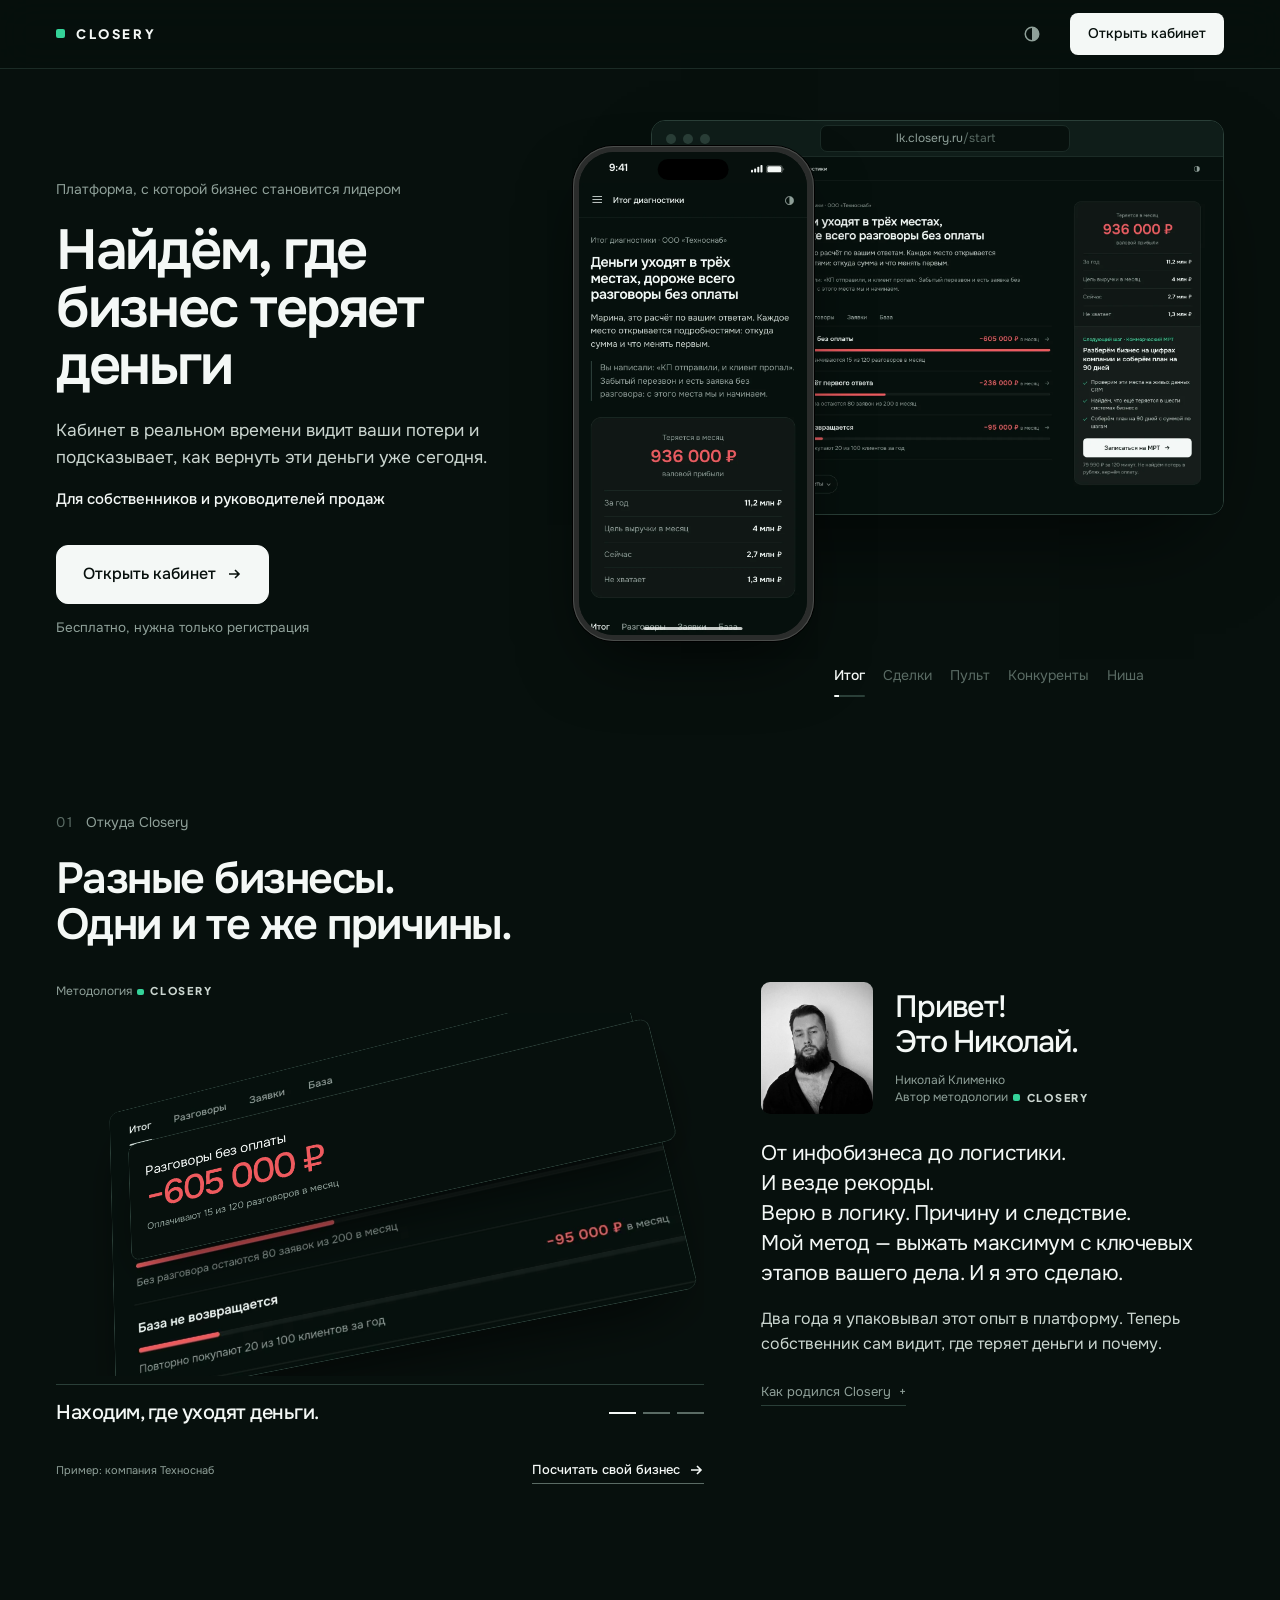
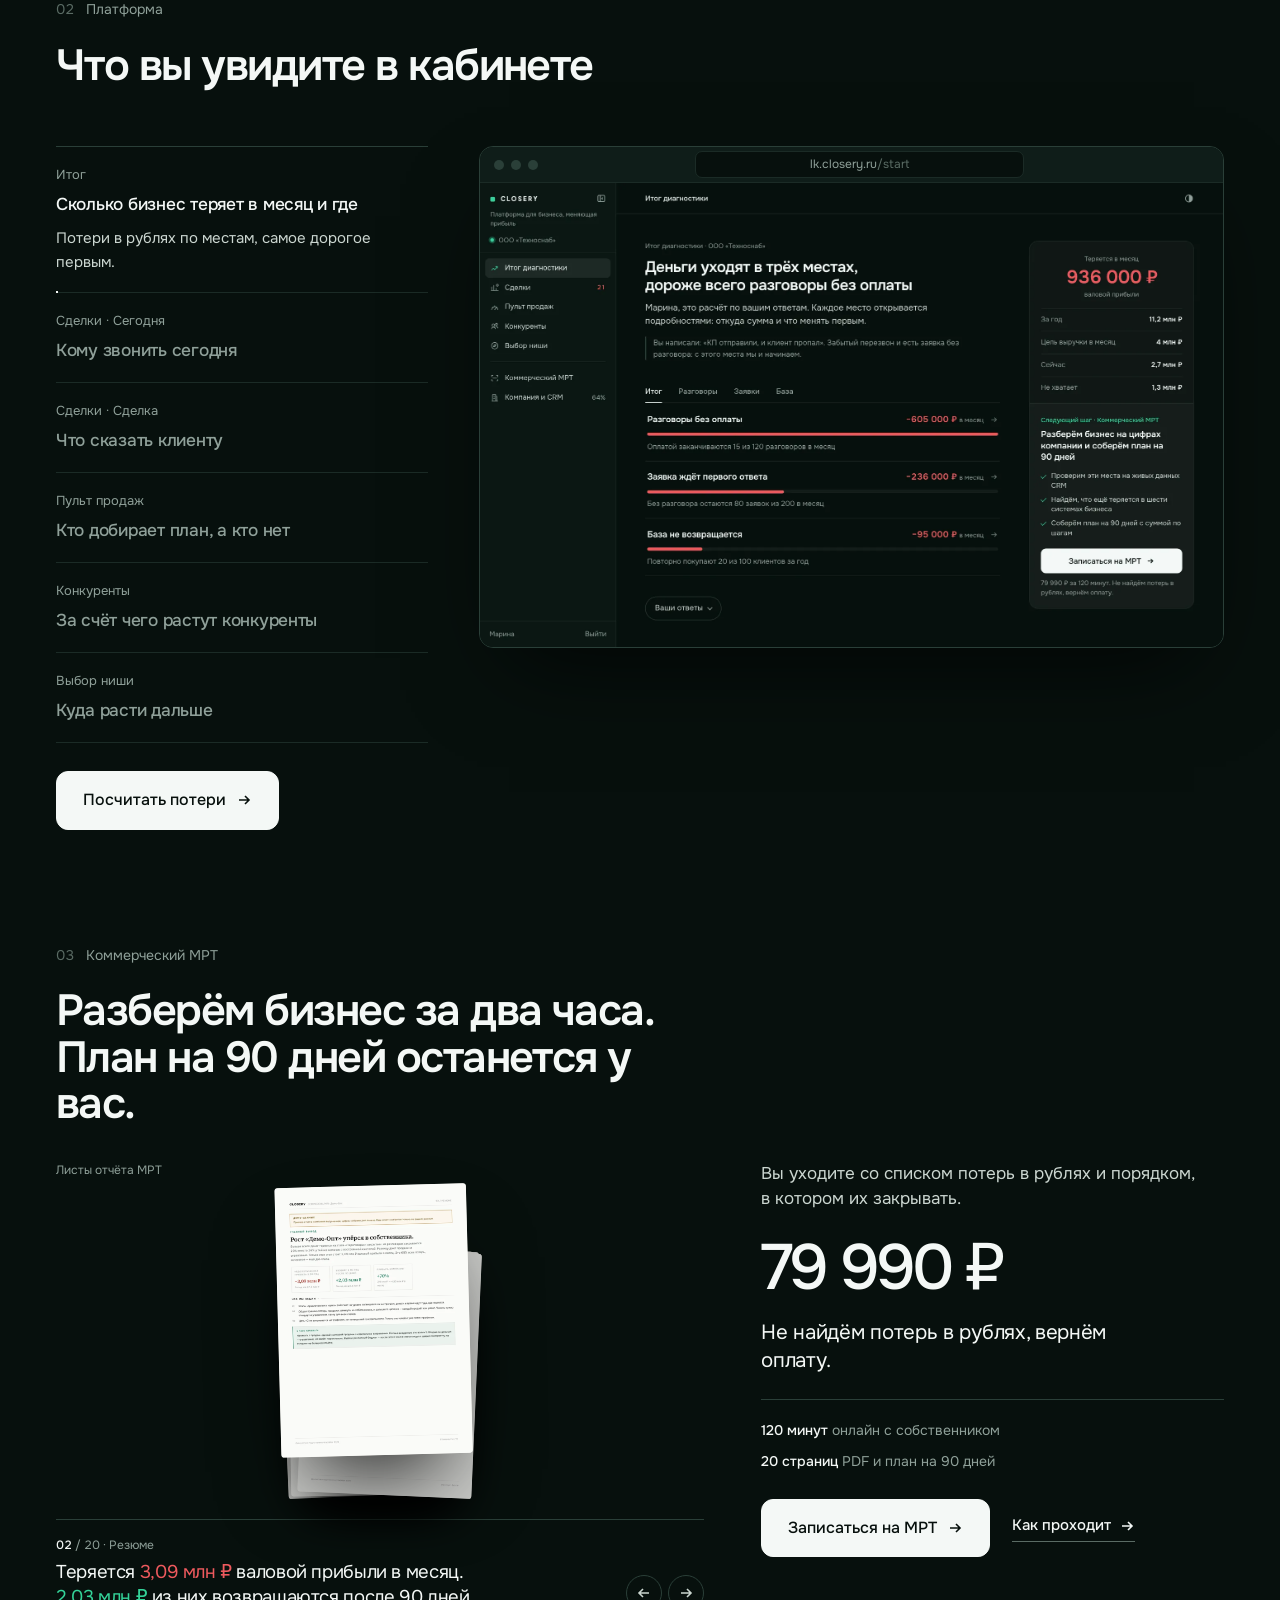
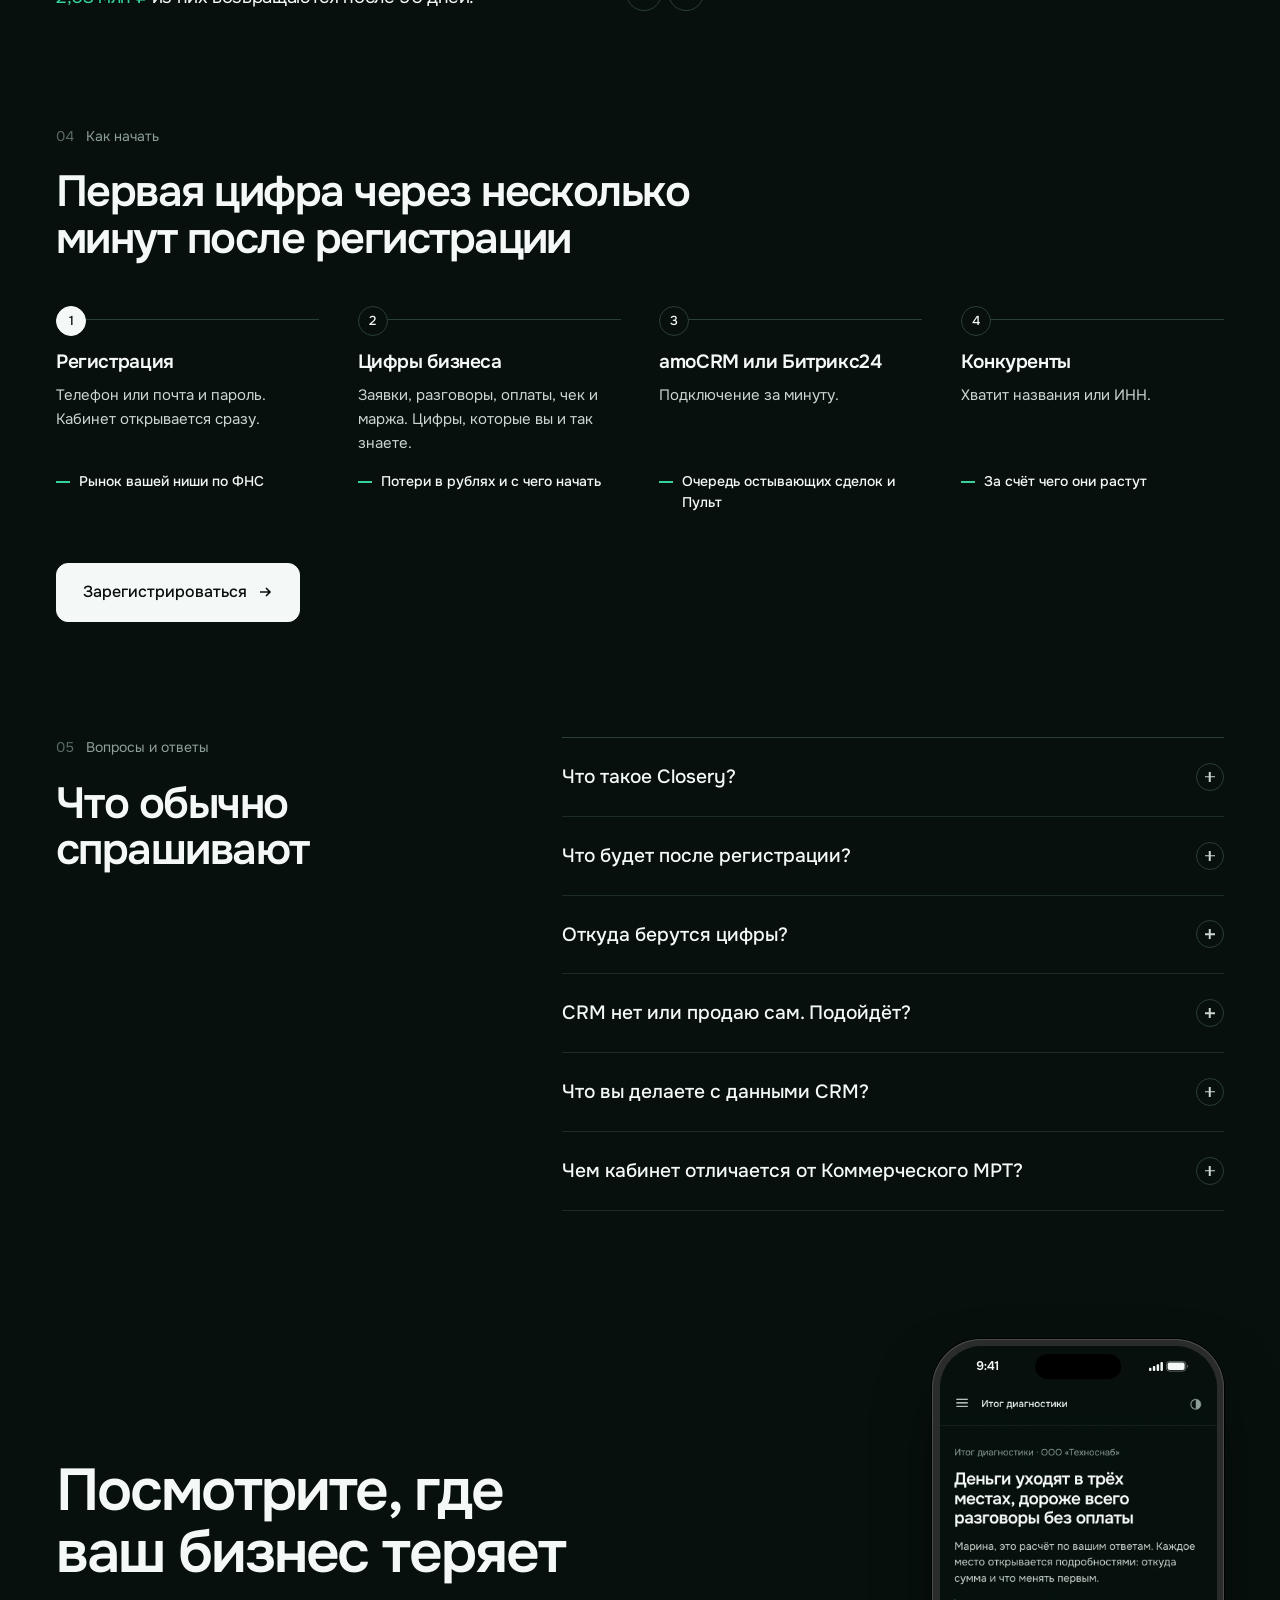
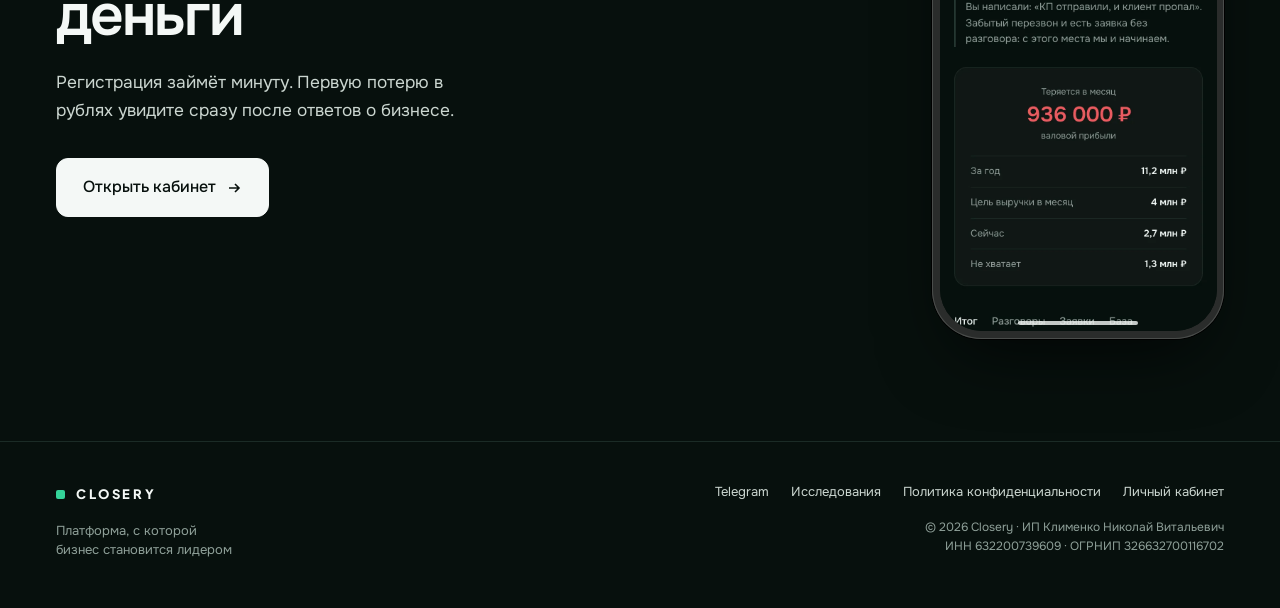
==== commit c17b06d5: "Слоган «Платформа, с которой бизнес становится лидером», слова Николая в 01 Co-Authored-By: Claude O" ====
--- a/index.html
+++ b/index.html
@@ -4,7 +4,7 @@
 <meta charset="utf-8">
 <meta name="viewport" content="width=device-width, initial-scale=1">
 <script src="/theme.js"></script>
-<title>Платформа, с которой бизнес зарабатывает больше | Closery</title>
+<title>Платформа, с которой бизнес становится лидером | Closery</title>
 <meta name="description" content="Closery находит, где бизнес теряет деньги: заявки без разговора, сделки без следующего шага, клиенты, которые не вернулись. Рынок и конкуренты по ФНС сразу, сделки и пульт продаж по вашей CRM, внедрение за 90 дней. Кабинет бесплатно, нужна только регистрация.">
 <link rel="canonical" href="https://closery.ru/">
 <meta name="robots" content="index, follow, max-image-preview:large">
@@ -14,7 +14,7 @@
 <meta property="og:type" content="website">
 <meta property="og:locale" content="ru_RU">
 <meta property="og:site_name" content="Closery">
-<meta property="og:title" content="Платформа, с которой бизнес зарабатывает больше | Closery">
+<meta property="og:title" content="Платформа, с которой бизнес становится лидером | Closery">
 <meta property="og:description" content="Closery находит, где бизнес теряет деньги: заявки без разговора, сделки без следующего шага, клиенты, которые не вернулись. Рынок и конкуренты по ФНС сразу, сделки и пульт продаж по вашей CRM, внедрение за 90 дней. Кабинет бесплатно, нужна только регистрация.">
 <meta property="og:url" content="https://closery.ru/">
 <meta property="og:image" content="https://closery.ru/og.png">
@@ -22,7 +22,7 @@
 <meta property="og:image:height" content="630">
 <meta name="twitter:image" content="https://closery.ru/og.png">
 <meta name="twitter:card" content="summary_large_image">
-<meta name="twitter:title" content="Платформа, с которой бизнес зарабатывает больше | Closery">
+<meta name="twitter:title" content="Платформа, с которой бизнес становится лидером | Closery">
 <meta name="twitter:description" content="Closery находит, где бизнес теряет деньги: заявки без разговора, сделки без следующего шага, клиенты, которые не вернулись. Рынок и конкуренты по ФНС сразу, сделки и пульт продаж по вашей CRM, внедрение за 90 дней. Кабинет бесплатно, нужна только регистрация.">
 
 <script type="application/ld+json">
@@ -33,7 +33,7 @@
  "url": "https://closery.ru/",
  "logo": "https://closery.ru/apple-touch-icon.png",
  "email": "klimenko@closery.ru",
- "description": "Платформа, с которой бизнес зарабатывает больше: находит, где бизнес теряет деньги, считает потери в прибыли и показывает, как их вернуть."
+ "description": "Платформа, с которой бизнес становится лидером: находит, где бизнес теряет деньги, считает потери в прибыли и показывает, как их вернуть."
 }
 </script>
 <script type="application/ld+json">
@@ -46,7 +46,7 @@
    "name": "Что такое Closery?",
    "acceptedAnswer": {
     "@type": "Answer",
-    "text": "Платформа, с которой бизнес зарабатывает больше. Считаем, где бизнес теряет деньги, и показываем, что менять первым. Кабинет бесплатный. Платные только Коммерческий МРТ и внедрение после него."
+    "text": "Платформа, с которой бизнес становится лидером. Считаем, где бизнес теряет деньги, и показываем, что менять первым. Кабинет бесплатный. Платные только Коммерческий МРТ и внедрение после него."
    }
   },
   {
@@ -723,7 +723,7 @@
 
 <section class="w hero" id="hero">
   <div class="t">
-    <p class="kick">Платформа, с которой бизнес зарабатывает больше</p>
+    <p class="kick">Платформа, с которой бизнес становится лидером</p>
     <h1>Найдём, где бизнес теряет деньги</h1>
     <p class="lede">Кабинет в реальном времени видит ваши потери и подсказывает, как вернуть эти деньги уже сегодня.</p>
     <p class="for">Для собственников и руководителей продаж</p>
@@ -753,7 +753,7 @@
     </figure>
     <div class="founder-letter rv">
       <div class="founder-intro"><figure class="founder-photo"><img src="/founder.webp" width="790" height="905" alt="Николай Клименко" loading="lazy" decoding="async"></figure><div><p class="hello">Привет!<br>Это Николай.</p><p class="founder-sign">Николай Клименко<br>Автор методологии <span class="brand-mark"><i></i>Closery</span></p></div></div>
-      <p class="founder-quote">Я работал в компаниях от инфобизнеса до логистики. Рынки везде разные, а буксуют все на одном и том же.</p>
+      <p class="founder-quote">От инфобизнеса до логистики. И&nbsp;везде рекорды.<br>Верю в логику. Причину и&nbsp;следствие.<br>Мой метод&nbsp;— выжать максимум с&nbsp;ключевых этапов вашего дела. И&nbsp;я это сделаю.</p>
       <p class="founder-origin">Два года я упаковывал этот опыт в платформу. Теперь собственник сам видит, где теряет деньги и почему.</p>
       <details class="founder-history"><summary>Как родился Closery</summary><div class="history-copy"><p>Я был коммерческим директором и входил в совет директоров. Оттуда хорошо видно, что на самом деле тормозит компанию.</p><p>Два года назад мы с партнёром запустили агентство: найм, адаптация, онбординг. Не взлетело, не хватило инвестиций.</p><p>Но идея осталась. Метод, которым я находил причины в своих проектах, теперь живёт в Closery и работает на любой бизнес.</p></div></details>
     </div>
@@ -803,7 +803,7 @@
 <section class="sec w" id="faq">
   <div class="faq-wrap">
     <div><p class="kick">Вопросы и ответы</p><h2>Что обычно спрашивают</h2></div>
-    <div class="faq"><div class="faq-item"><button class="faq-q" type="button">Что такое Closery?<i></i></button><div class="faq-a"><p>Платформа, с которой бизнес зарабатывает больше. Считаем, где бизнес теряет деньги, и показываем, что менять первым. Кабинет бесплатный. Платные только Коммерческий МРТ и внедрение после него.</p></div></div><div class="faq-item"><button class="faq-q" type="button">Что будет после регистрации?<i></i></button><div class="faq-a"><p>Кабинет откроется сразу. Рынок, конкуренты и ниша работают сразу. Сделки и Пульт до подключения CRM показаны на примере, после amoCRM или Битрикс24 там ваши сделки.</p></div></div><div class="faq-item"><button class="faq-q" type="button">Откуда берутся цифры?<i></i></button><div class="faq-a"><p>Рынок и конкуренты из открытой отчётности ФНС. Потери по вашим ответам и CRM, под каждой суммой формула.</p></div></div><div class="faq-item"><button class="faq-q" type="button">CRM нет или продаю сам. Подойдёт?<i></i></button><div class="faq-a"><p>Да. Рынок, конкуренты и ниша открываются по названию компании, а Пульт считает по четырём цифрам в неделю, которые вы вносите сами.</p></div></div><div class="faq-item"><button class="faq-q" type="button">Что вы делаете с данными CRM?<i></i></button><div class="faq-a"><p>Читаем этапы, задачи и звонки открытых сделок, чтобы найти остывающие. Пишем в CRM только по вашей кнопке. Отключите CRM в разделе «Компания и CRM», и доступ удалится.</p></div></div><div class="faq-item"><button class="faq-q" type="button">Чем кабинет отличается от Коммерческого МРТ?<i></i></button><div class="faq-a"><p>Кабинет каждый день следит за сделками, менеджерами и рынком. МРТ за 120 минут разбирает всю компанию по шести системам и даёт план на 90 дней. NDA подписываем до доступа к данным. Записаться можно в кабинете.</p></div></div></div>
+    <div class="faq"><div class="faq-item"><button class="faq-q" type="button">Что такое Closery?<i></i></button><div class="faq-a"><p>Платформа, с которой бизнес становится лидером. Считаем, где бизнес теряет деньги, и показываем, что менять первым. Кабинет бесплатный. Платные только Коммерческий МРТ и внедрение после него.</p></div></div><div class="faq-item"><button class="faq-q" type="button">Что будет после регистрации?<i></i></button><div class="faq-a"><p>Кабинет откроется сразу. Рынок, конкуренты и ниша работают сразу. Сделки и Пульт до подключения CRM показаны на примере, после amoCRM или Битрикс24 там ваши сделки.</p></div></div><div class="faq-item"><button class="faq-q" type="button">Откуда берутся цифры?<i></i></button><div class="faq-a"><p>Рынок и конкуренты из открытой отчётности ФНС. Потери по вашим ответам и CRM, под каждой суммой формула.</p></div></div><div class="faq-item"><button class="faq-q" type="button">CRM нет или продаю сам. Подойдёт?<i></i></button><div class="faq-a"><p>Да. Рынок, конкуренты и ниша открываются по названию компании, а Пульт считает по четырём цифрам в неделю, которые вы вносите сами.</p></div></div><div class="faq-item"><button class="faq-q" type="button">Что вы делаете с данными CRM?<i></i></button><div class="faq-a"><p>Читаем этапы, задачи и звонки открытых сделок, чтобы найти остывающие. Пишем в CRM только по вашей кнопке. Отключите CRM в разделе «Компания и CRM», и доступ удалится.</p></div></div><div class="faq-item"><button class="faq-q" type="button">Чем кабинет отличается от Коммерческого МРТ?<i></i></button><div class="faq-a"><p>Кабинет каждый день следит за сделками, менеджерами и рынком. МРТ за 120 минут разбирает всю компанию по шести системам и даёт план на 90 дней. NDA подписываем до доступа к данным. Записаться можно в кабинете.</p></div></div></div>
   </div>
 </section>
 
@@ -822,7 +822,7 @@
   <div class="w ft">
     <div>
       <a class="logo" href="#top"><i></i>Closery</a>
-      <div class="ft-tag">Платформа, с которой<br>бизнес зарабатывает больше</div>
+      <div class="ft-tag">Платформа, с которой<br>бизнес становится лидером</div>
     </div>
     <div>
       <div class="ft-links">
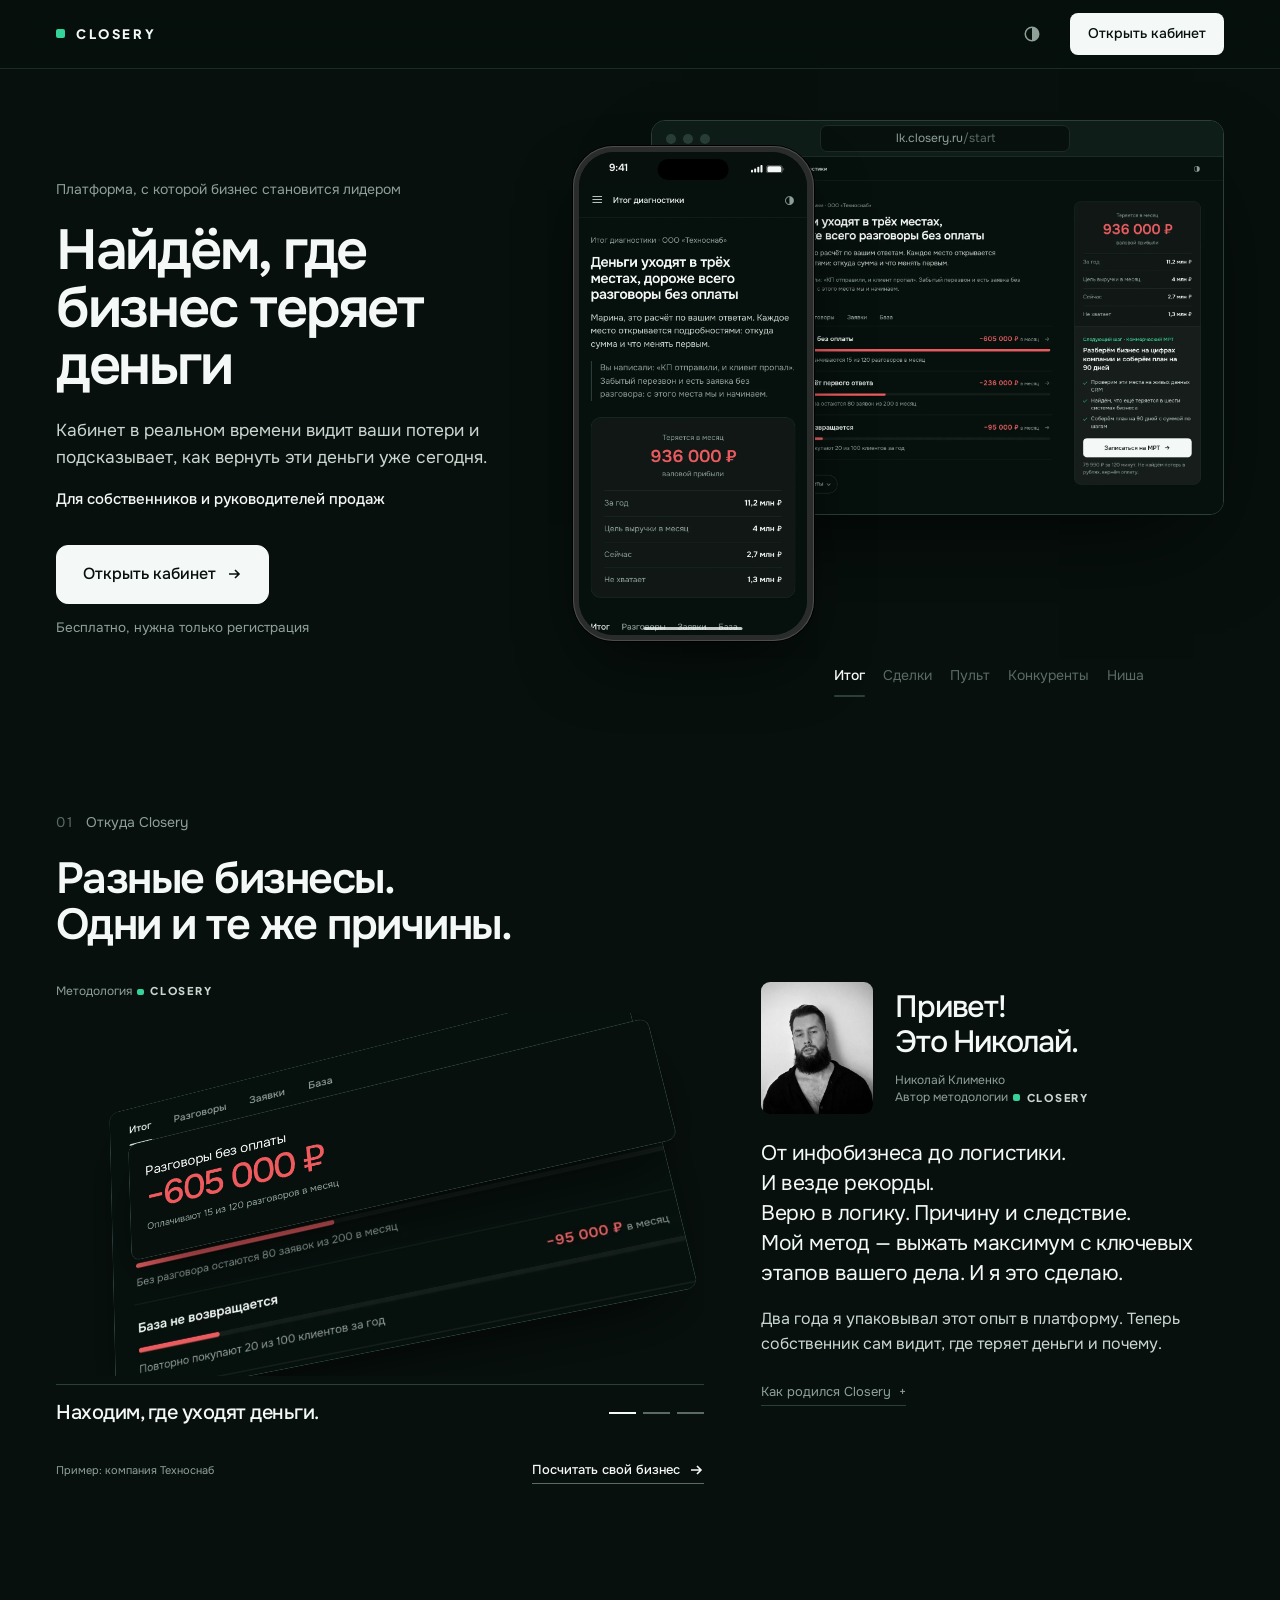
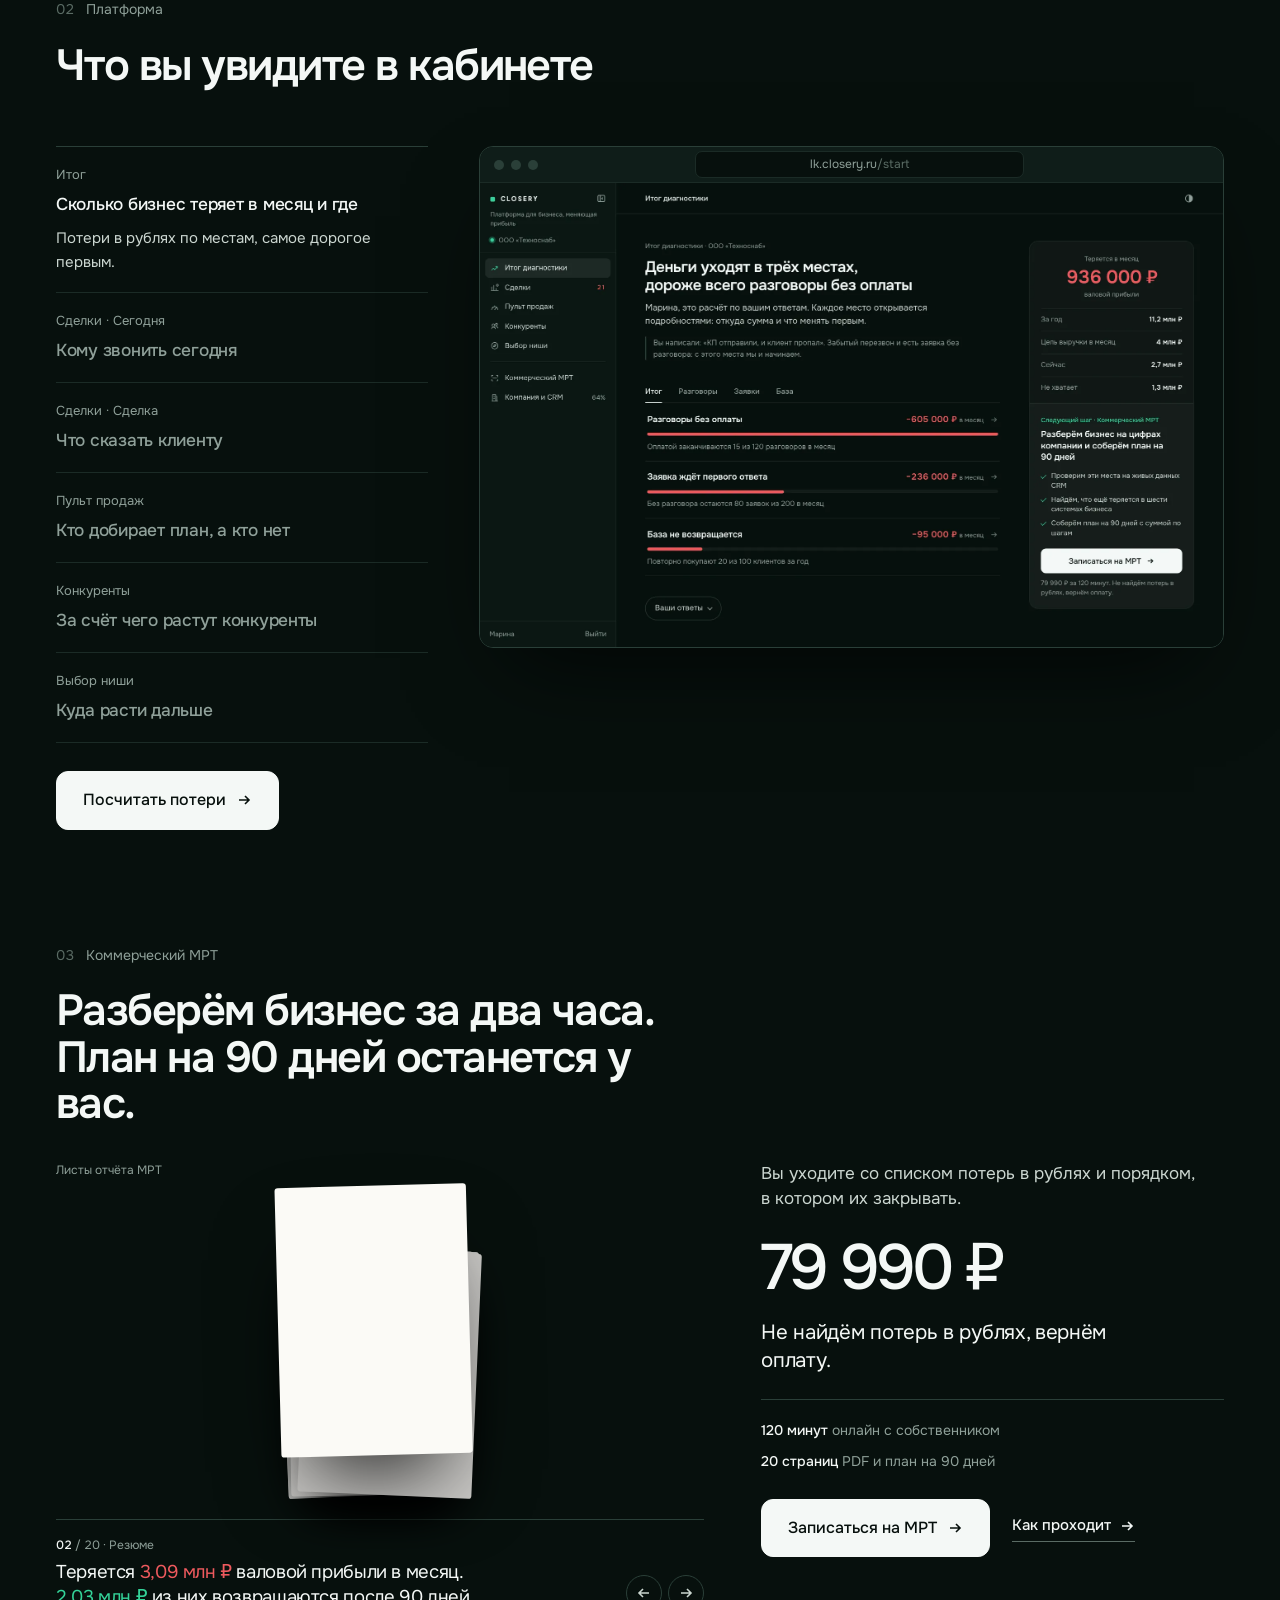
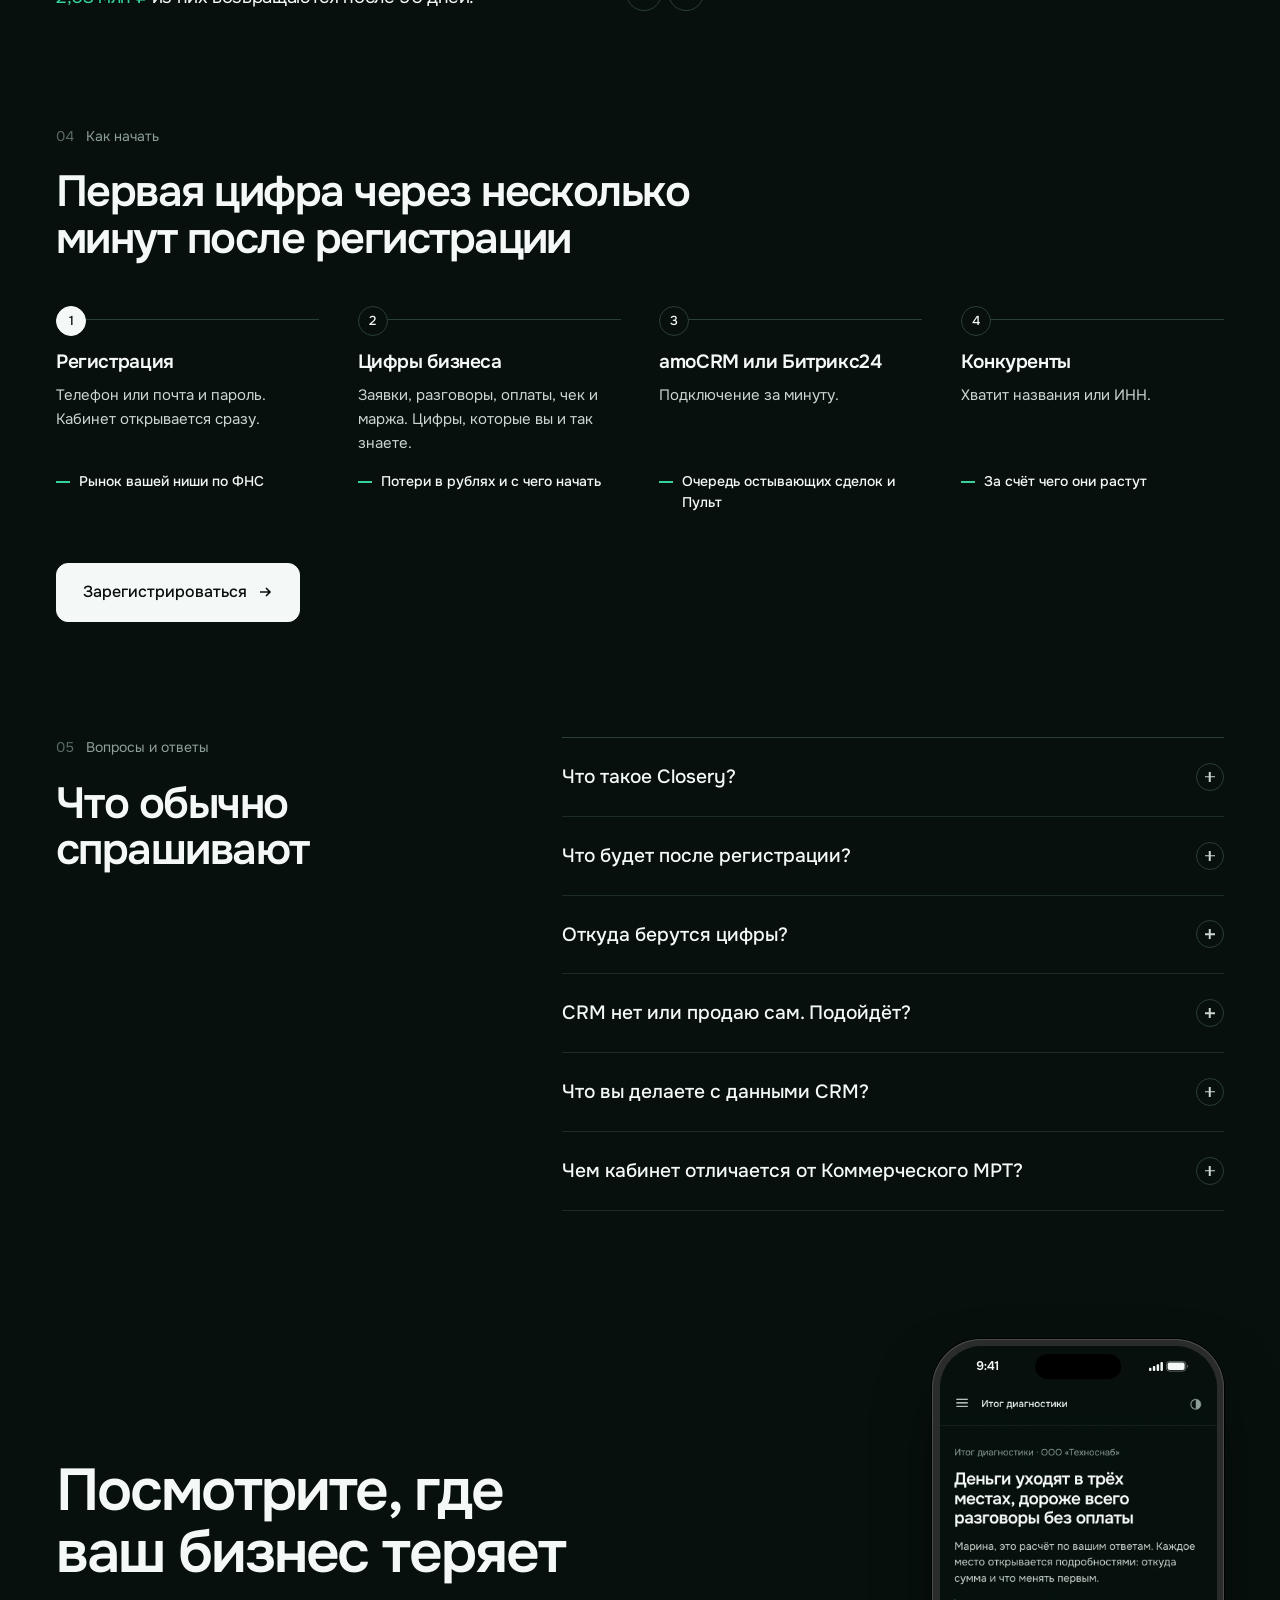
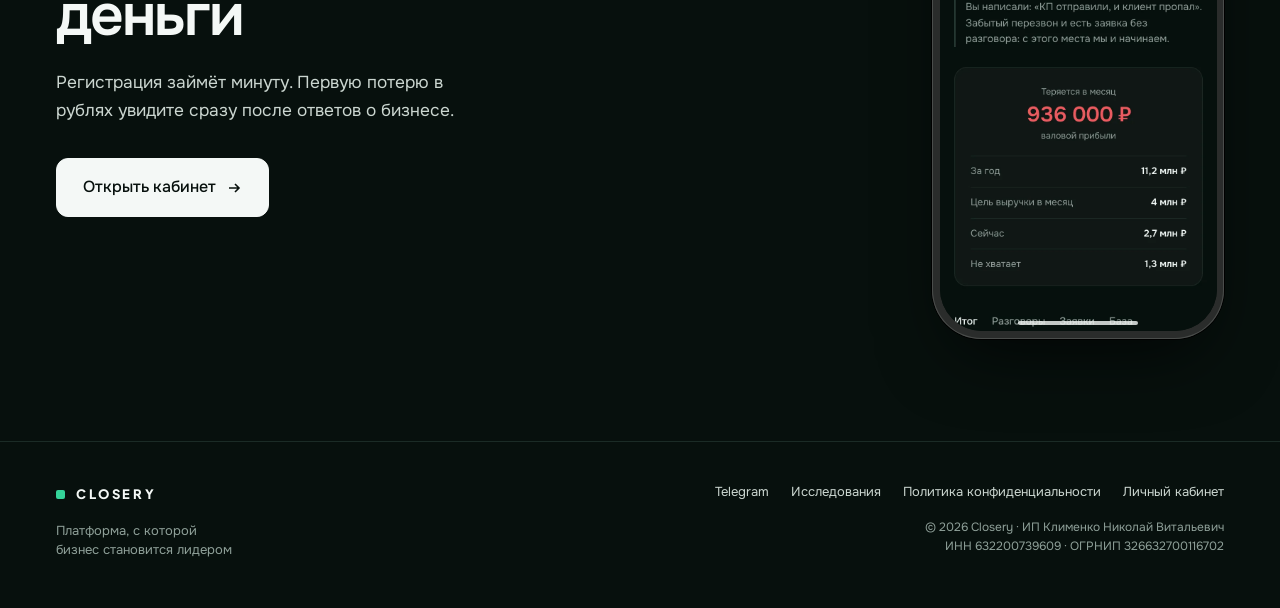
==== commit 6f897d9c: "Главная: убрал бургер-меню на телефоне Co-Authored-By: Claude Sonnet 5.5 <noreply@anthropic.com>" ====
--- a/index.html
+++ b/index.html
@@ -140,16 +140,8 @@
 .bar-nav{display:flex;align-items:center;gap:clamp(14px,2.2vw,30px)}
 .bar-cta{font-weight:500;font-size:14px;text-decoration:none;color:var(--bg);border-radius:8px;padding:10px 18px;background:var(--ink);white-space:nowrap;transition:background .2s}
 .bar-cta:hover{background:var(--ok-soft)}
-.bar-burger{display:none;flex-direction:column;justify-content:center;gap:5px;width:30px;height:30px;cursor:pointer;background:none;border:none;padding:4px}
-.bar-burger span{display:block;height:2px;background:var(--ink);border-radius:2px;transition:transform .25s,opacity .2s}
-.bar-burger.open span:nth-child(1){transform:translateY(7px) rotate(45deg)}
-.bar-burger.open span:nth-child(2){opacity:0}
-.bar-burger.open span:nth-child(3){transform:translateY(-7px) rotate(-45deg)}
-.bar-mobile{display:none;flex-direction:column;position:fixed;top:68px;left:0;right:0;z-index:100;background:color-mix(in srgb,var(--bg) 96%,transparent);-webkit-backdrop-filter:blur(20px);backdrop-filter:blur(20px);border-bottom:1px solid var(--rule)}
-.bar-mobile.open{display:flex}
-.bar-mobile a{padding:16px var(--gut);color:var(--ink-2);text-decoration:none;font-size:16px;border-bottom:1px solid var(--rule)}
 .progress{position:absolute;left:0;bottom:-1px;height:1px;width:100%;transform-origin:0 50%;transform:scaleX(var(--p,0));background:var(--ink-3)}
-@media(max-width:700px){.bar-burger{display:flex}.bar-cta{display:none}}
+@media(max-width:700px){.bar-cta{display:none}}
 
 /* типографика */
 .kick{font-size:14px;color:var(--ink-3);display:flex;align-items:center;gap:12px;margin-bottom:26px}
@@ -712,12 +704,10 @@
     <a class="logo" href="#top"><i></i>Closery</a>
     <nav class="bar-nav">
       <a class="bar-cta" href="https://lk.closery.ru/register?utm_source=site&amp;utm_content=bar">Открыть кабинет</a>
-      <button class="bar-burger" id="barBurger" aria-label="Меню" aria-expanded="false"><span></span><span></span><span></span></button>
     </nav>
   </div>
   <i class="progress" id="progress"></i>
 </header>
-<div class="bar-mobile" id="barMobile"><a href="/research/">Исследования</a><a href="https://lk.closery.ru/register?utm_source=site&amp;utm_content=menu">Открыть кабинет</a></div>
 
 <main id="top">
 
@@ -842,13 +832,6 @@
 (function(){
   var reduce=window.matchMedia('(prefers-reduced-motion: reduce)').matches;
   function $$(s,r){return Array.prototype.slice.call((r||document).querySelectorAll(s));}
-
-  /* меню */
-  var btn=document.getElementById('barBurger'),menu=document.getElementById('barMobile');
-  if(btn&&menu){
-    btn.addEventListener('click',function(){var o=menu.classList.toggle('open');btn.classList.toggle('open',o);btn.setAttribute('aria-expanded',String(o));});
-    $$('a',menu).forEach(function(a){a.addEventListener('click',function(){menu.classList.remove('open');btn.classList.remove('open');});});
-  }
 
   /* вопросы */
   $$('.faq-q').forEach(function(q){q.addEventListener('click',function(){
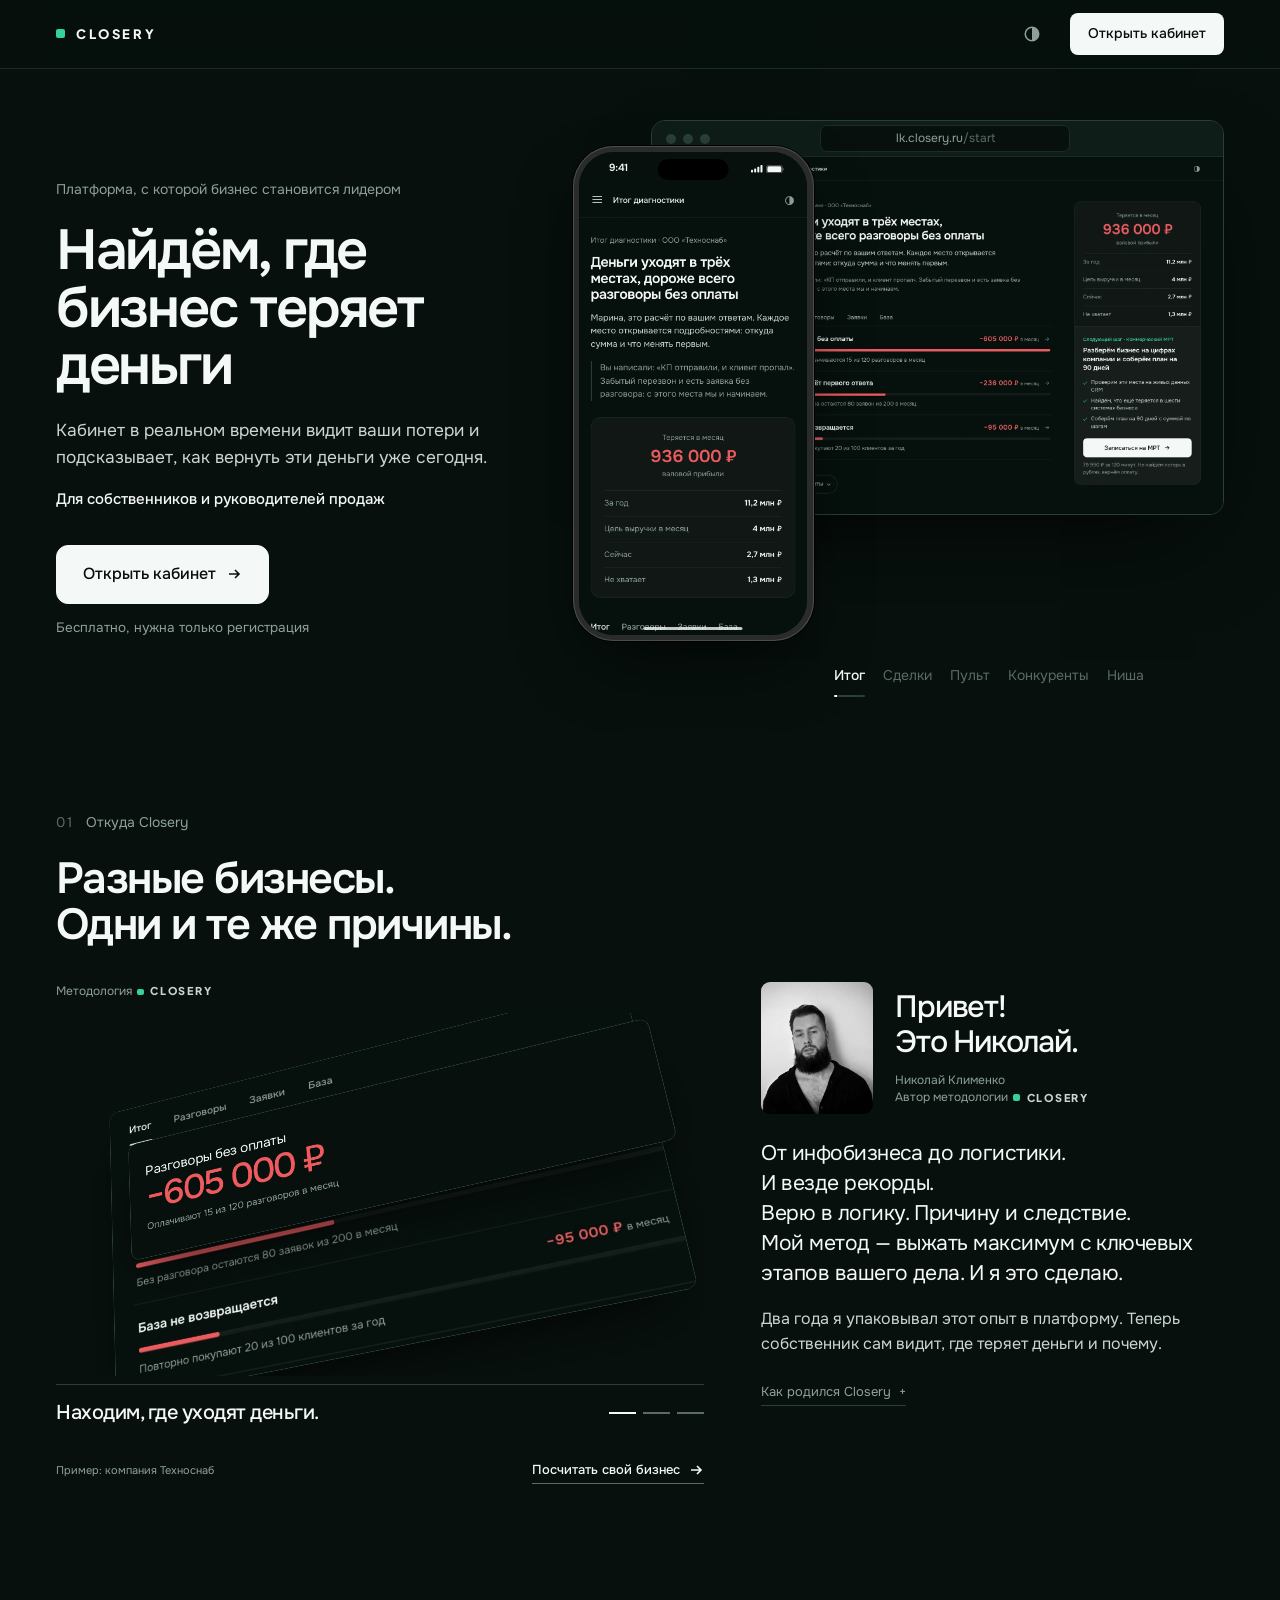
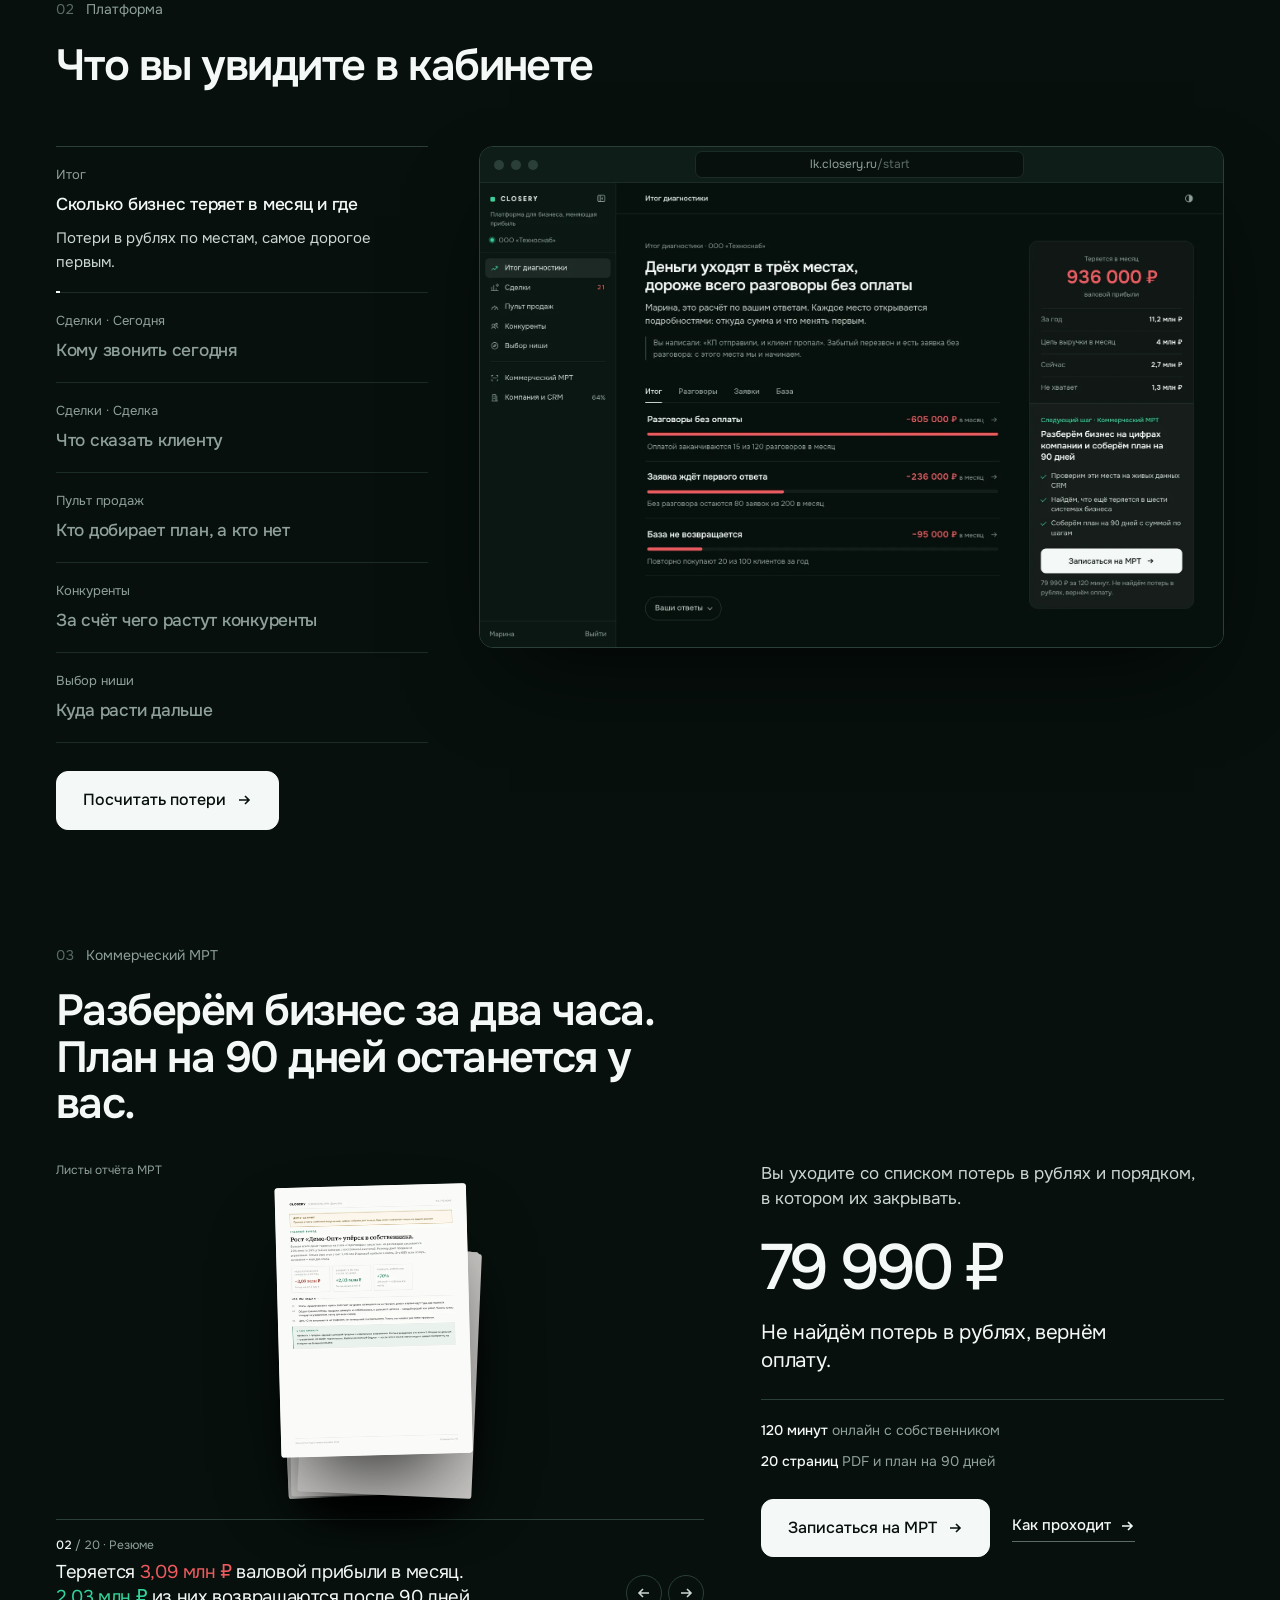
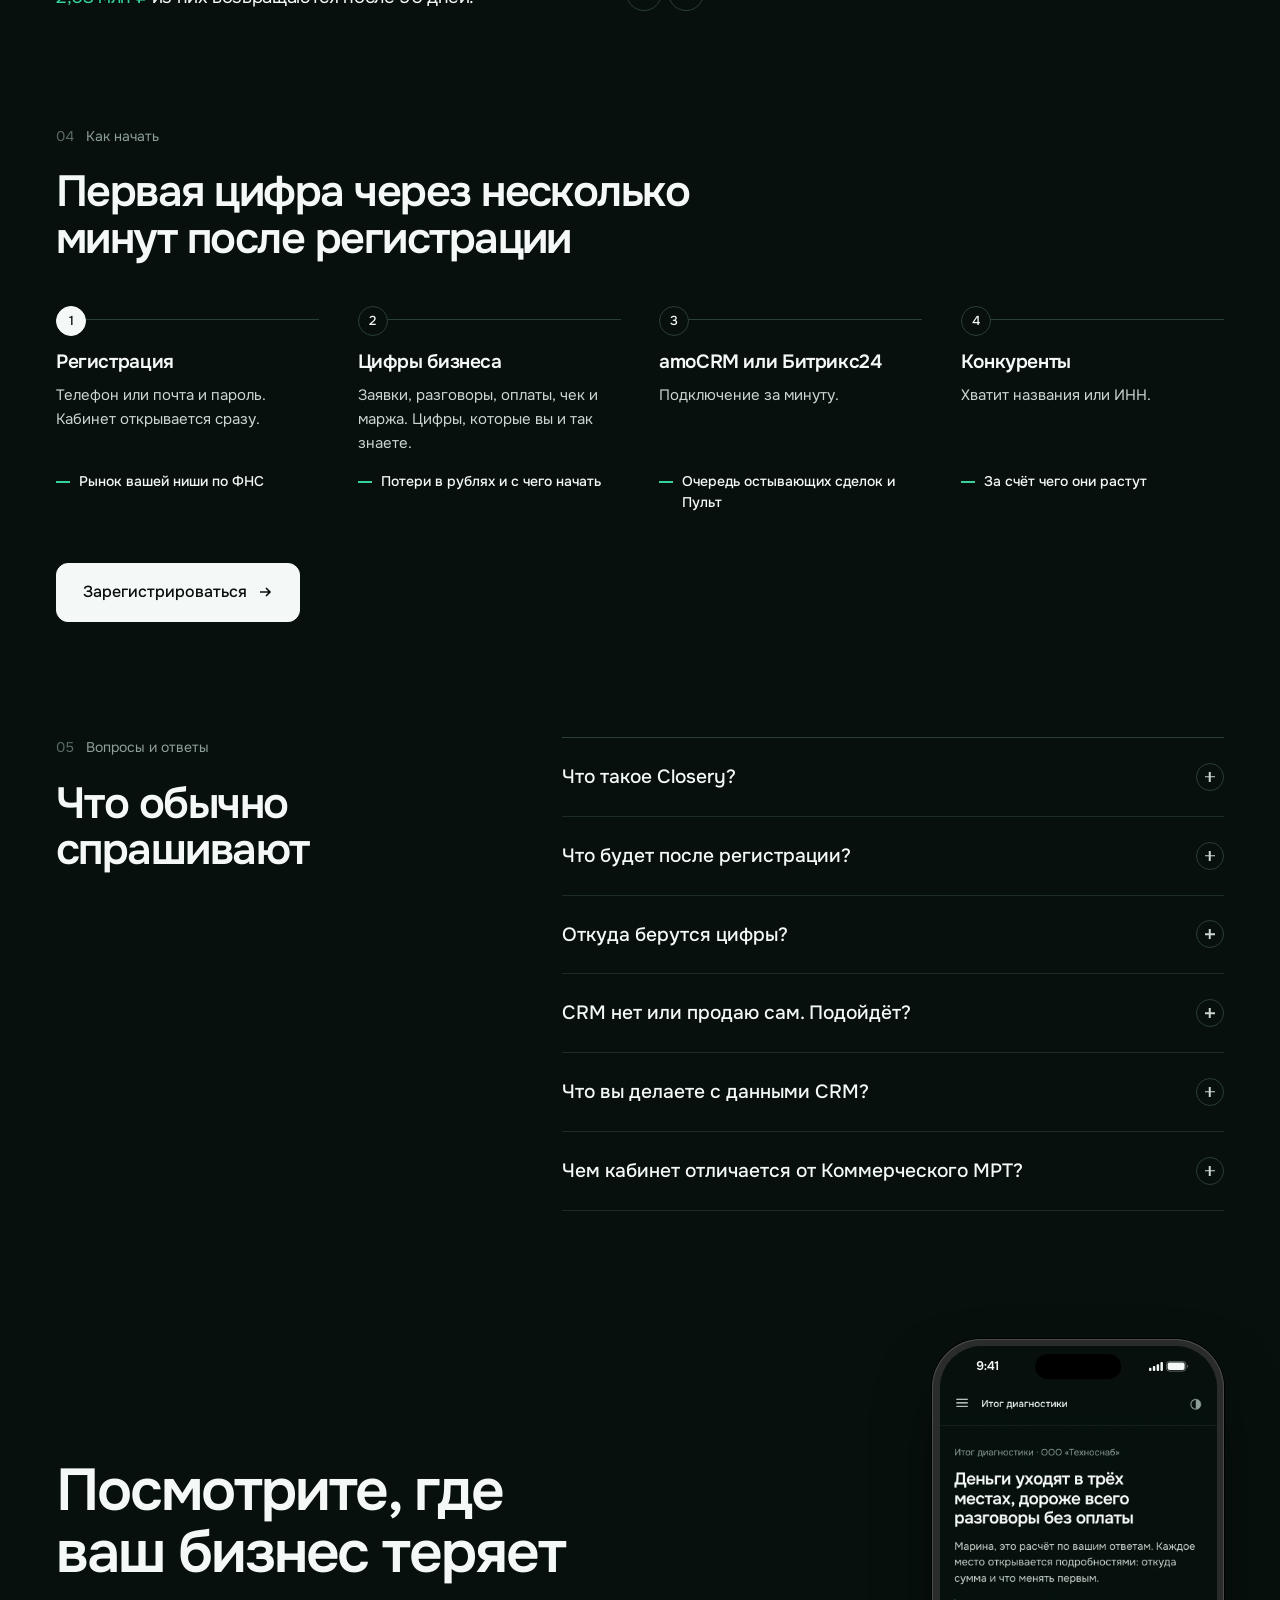
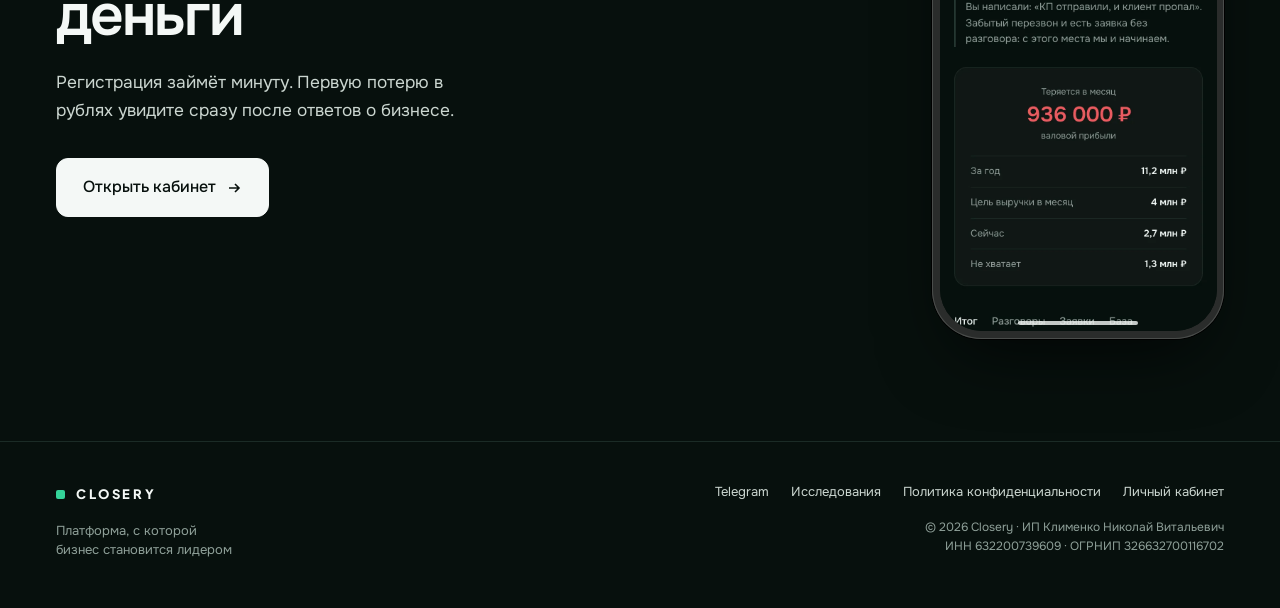
==== commit 986c56ba: "Главная: починил шапку при прокрутке, скрипт ссылался на удалённое меню Co-Authored-By: Claude Sonne" ====
--- a/index.html
+++ b/index.html
@@ -891,7 +891,7 @@
     if(y!==lastY&&d!==down){down=d;turnY=lastY;}
     lastY=y;
     var away=head.classList.contains('away');
-    if(y<120||(menu&&menu.classList.contains('open')))away=false;
+    if(y<120)away=false;
     else if(down&&y-turnY>60)away=true;
     else if(!down&&turnY-y>30)away=false;
     head.classList.toggle('away',away);
